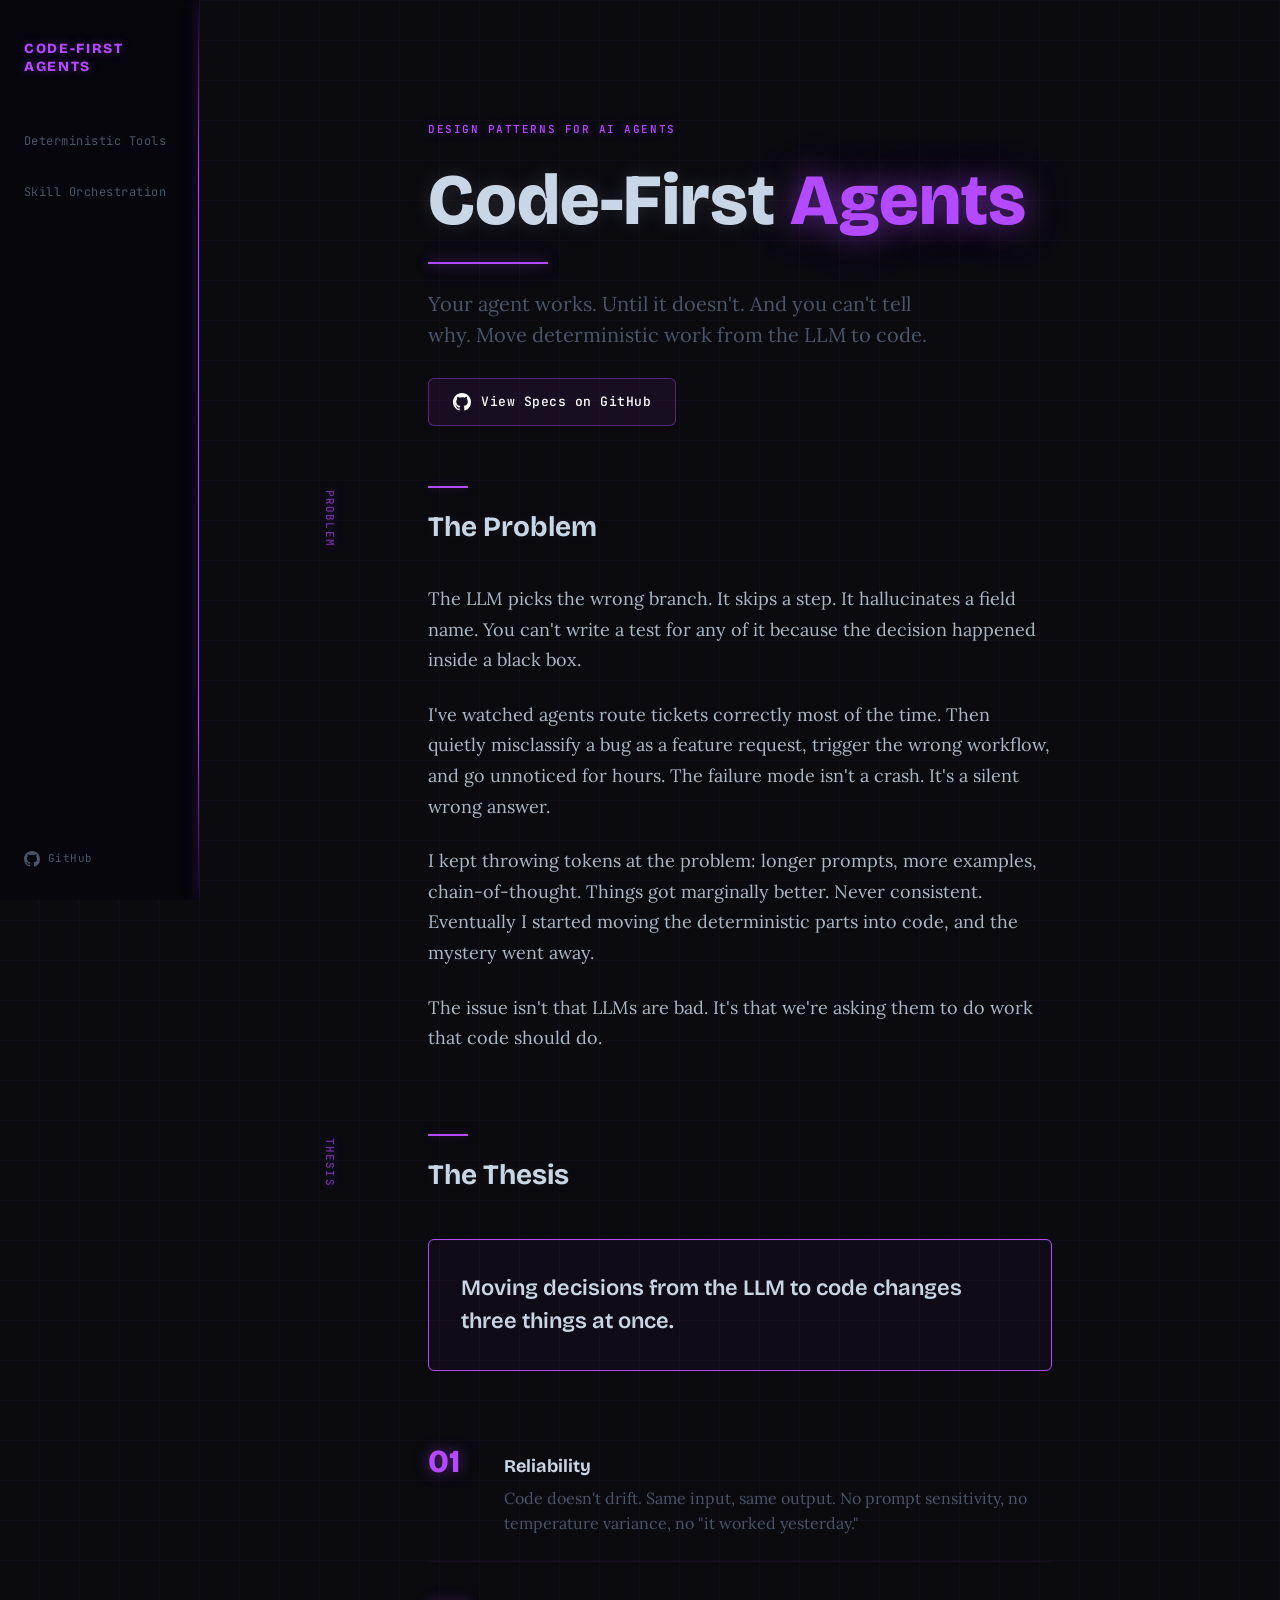
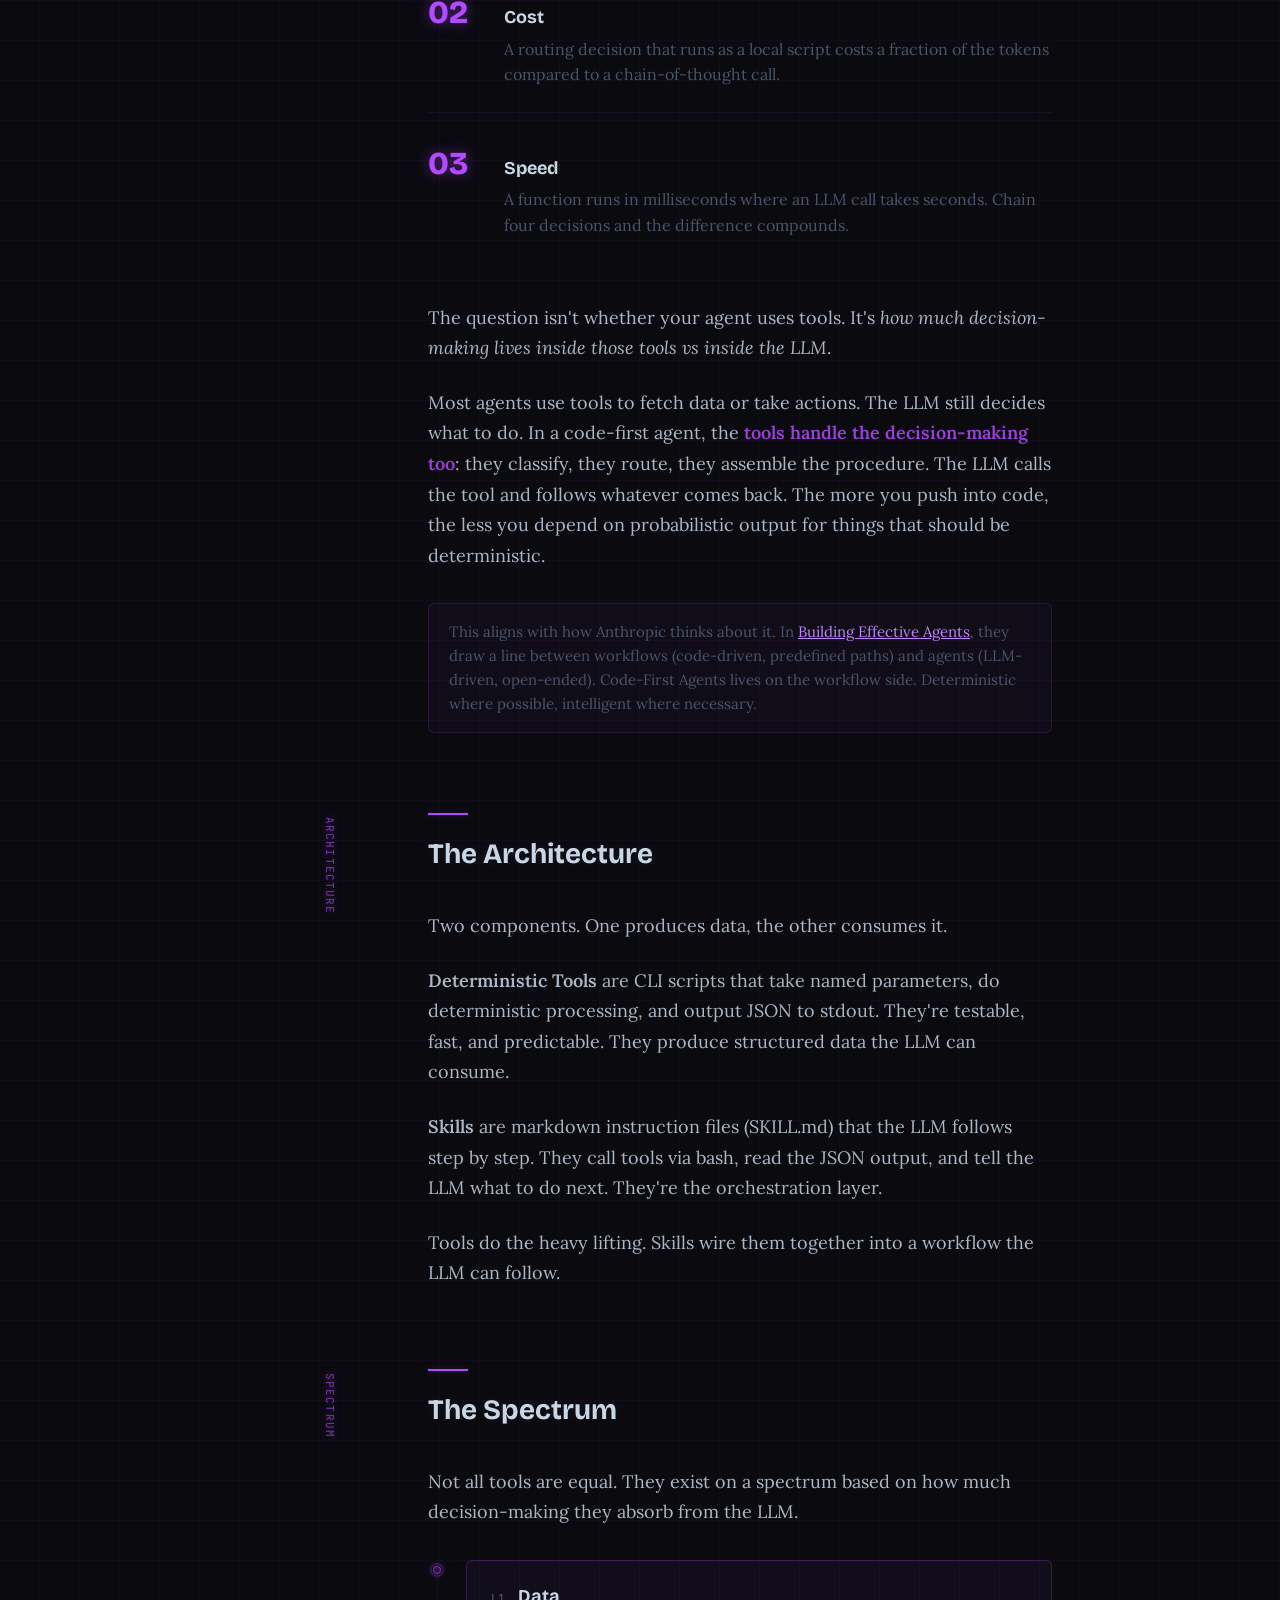
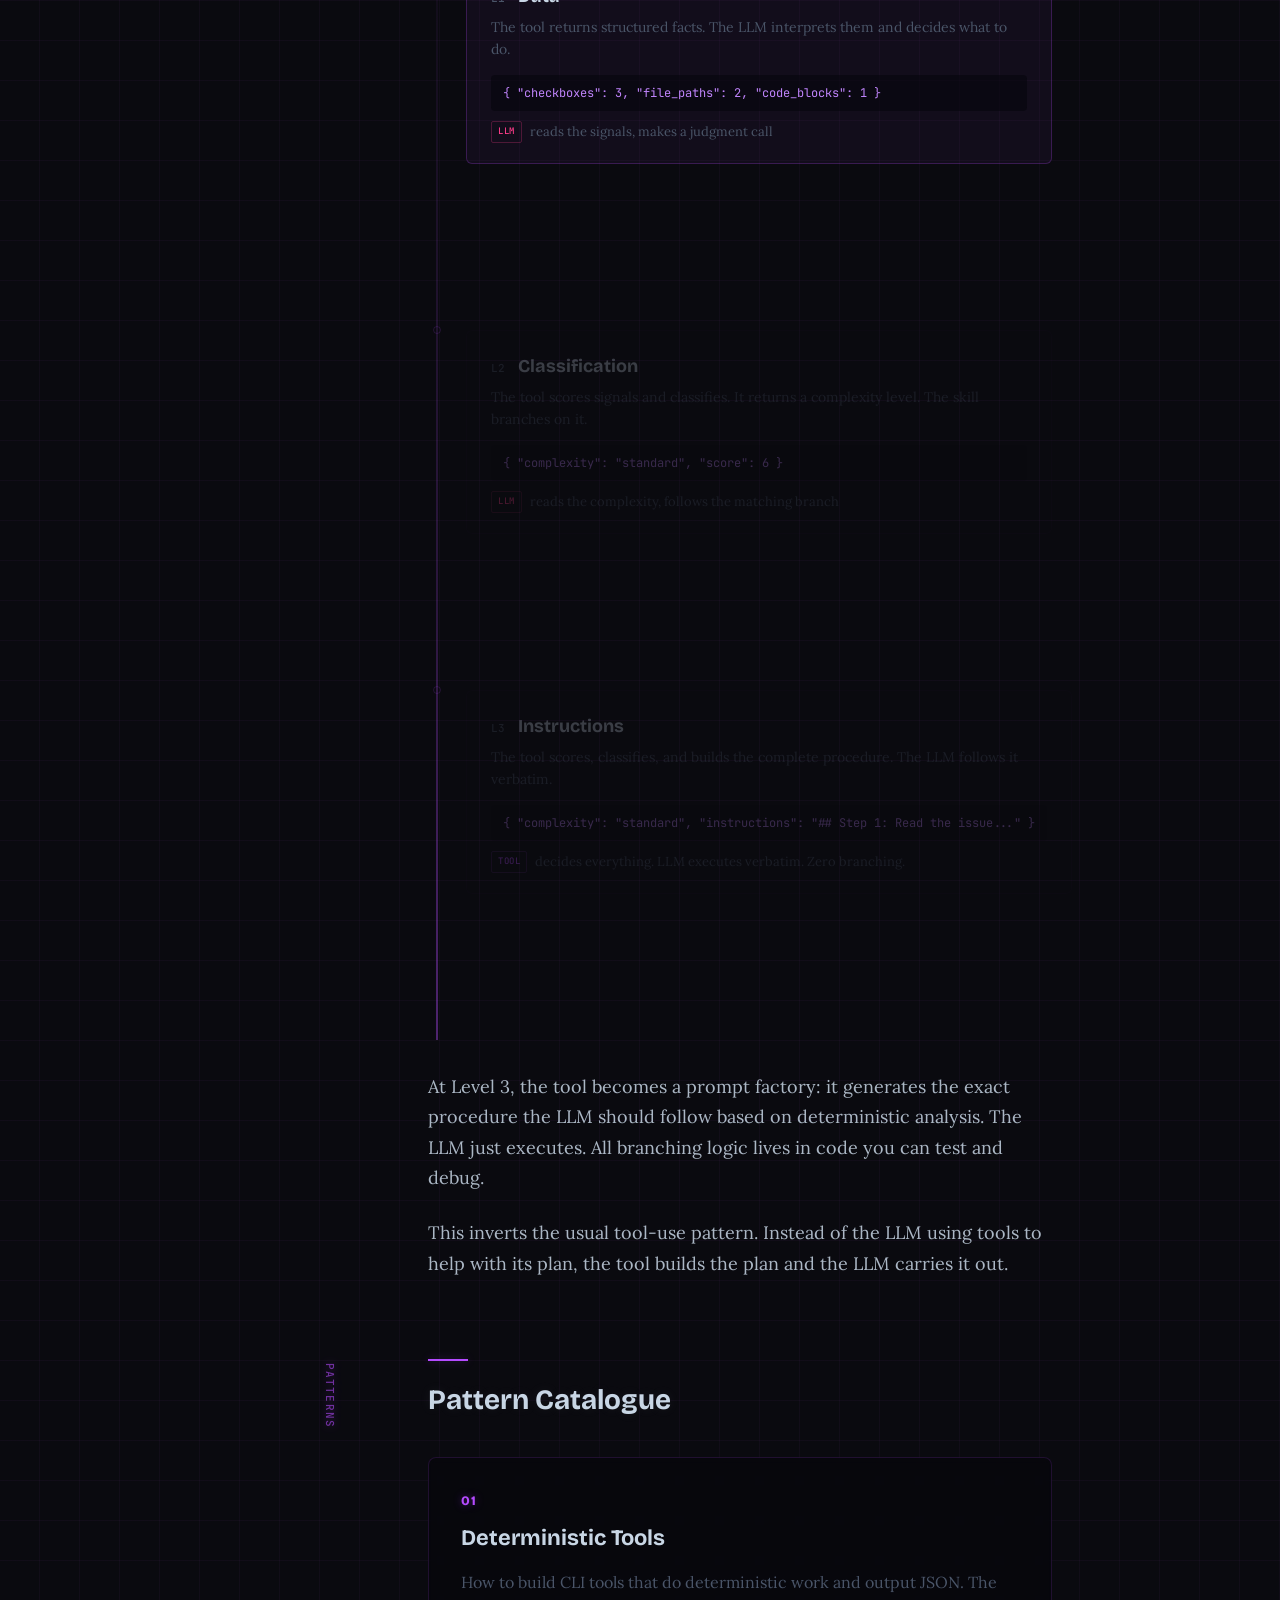
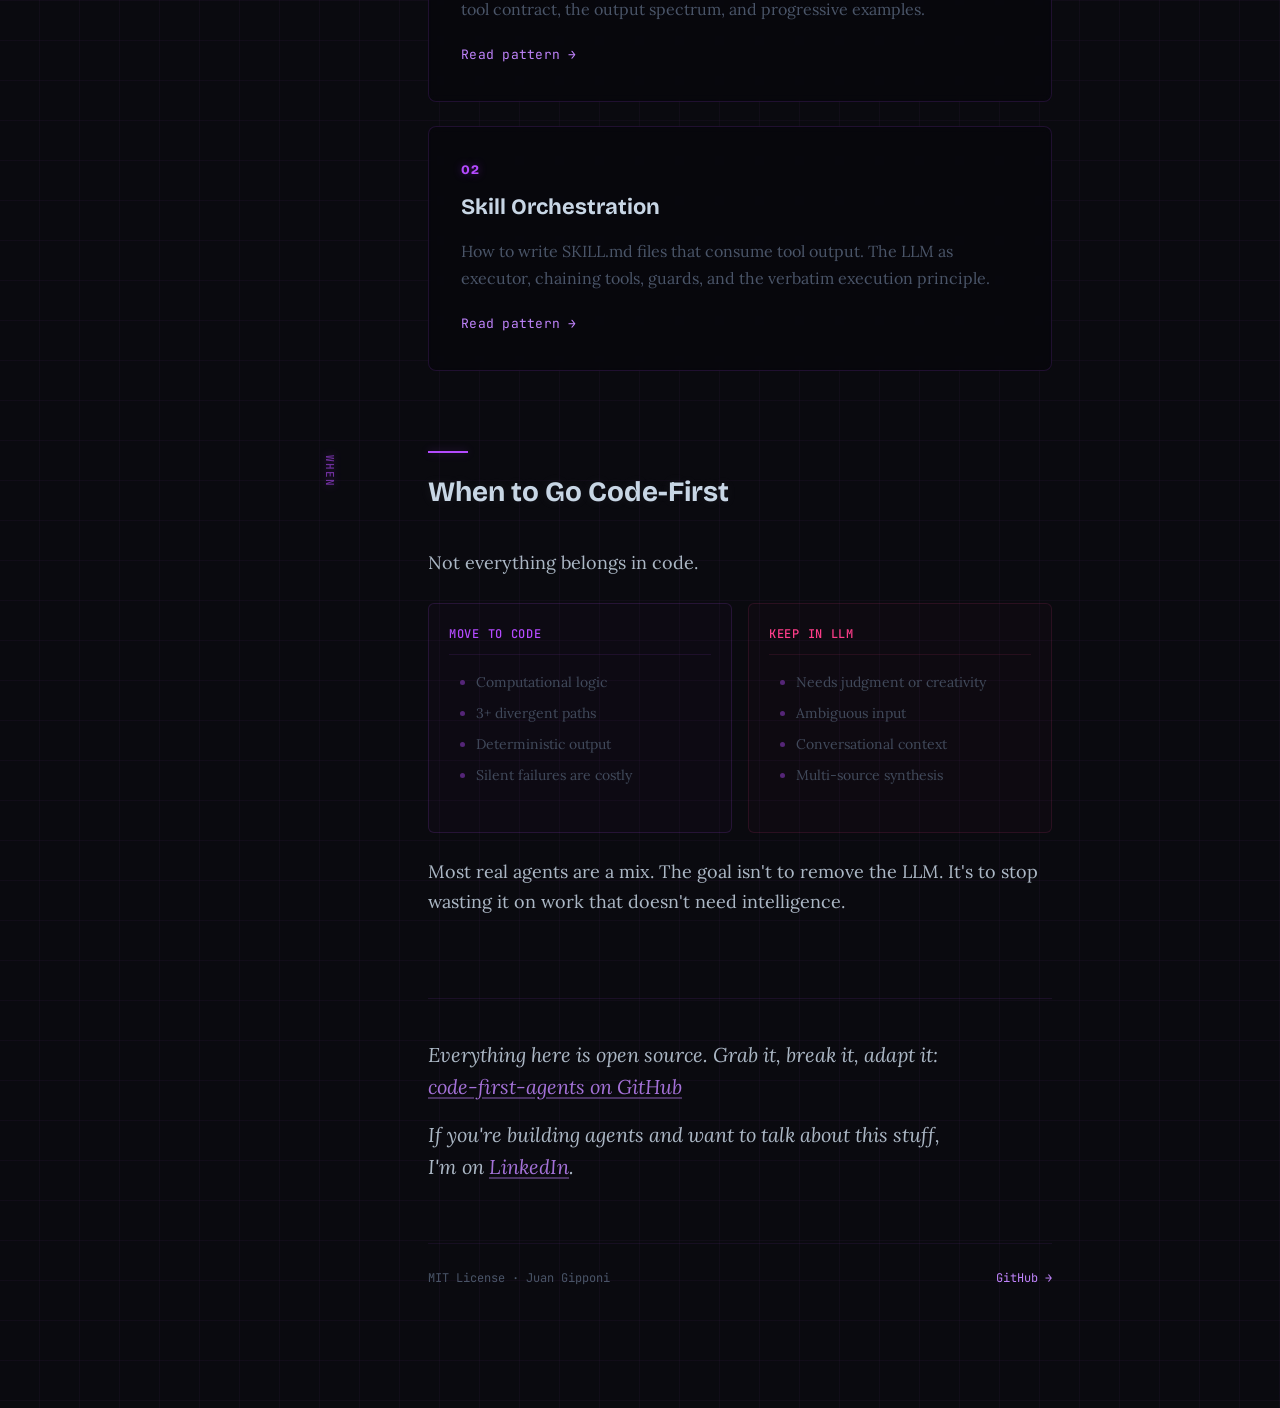
==== index.html @ de8b663d "fix: make full row clickable in mobile nav dropdown" ====
<!doctype html>
<html lang="en">
  <head>
    <meta charset="utf-8" />
    <meta name="viewport" content="width=device-width, initial-scale=1" />

    <!-- Primary -->
    <title>Code-First Agents | Design Patterns for Reliable AI Agents</title>
    <meta
      name="description"
      content="Design patterns for building reliable AI agents by moving deterministic work from the LLM to code. The LLM orchestrates. Code executes."
    />
    <meta
      name="keywords"
      content="AI agents, LLM, design patterns, deterministic tools, skill orchestration, Claude, Anthropic, agent architecture, reliable AI, code-first"
    />
    <meta name="author" content="Juan Gipponi" />
    <meta name="robots" content="index, follow" />
    <meta name="theme-color" content="#0a0a0f" />
    <link rel="canonical" href="https://code-first-agents.com/" />

    <!-- Open Graph -->
    <meta property="og:type" content="website" />
    <meta
      property="og:url"
      content="https://code-first-agents.com/"
    />
    <meta
      property="og:title"
      content="Code-First Agents | Design Patterns for Reliable AI Agents"
    />
    <meta
      property="og:description"
      content="Move deterministic work from the LLM to code. Build agents that are testable, fast, and predictable."
    />
    <meta
      property="og:image"
      content="https://code-first-agents.com/assets/og-image.png"
    />
    <meta property="og:image:width" content="1200" />
    <meta property="og:image:height" content="630" />
    <meta property="og:site_name" content="Code-First Agents" />
    <meta property="og:locale" content="en_US" />

    <!-- Twitter -->
    <meta name="twitter:card" content="summary_large_image" />
    <meta name="twitter:site" content="@beogip" />
    <meta name="twitter:creator" content="@beogip" />
    <meta
      name="twitter:url"
      content="https://code-first-agents.com/"
    />
    <meta
      name="twitter:title"
      content="Code-First Agents | Design Patterns for Reliable AI Agents"
    />
    <meta
      name="twitter:description"
      content="Move deterministic work from the LLM to code. Build agents that are testable, fast, and predictable."
    />
    <meta
      name="twitter:image"
      content="https://code-first-agents.com/assets/og-image.png"
    />

    <!-- Assets -->
    <link rel="preconnect" href="https://fonts.googleapis.com" />
    <link rel="preconnect" href="https://fonts.gstatic.com" crossorigin />
    <link
      href="https://fonts.googleapis.com/css2?family=Bricolage+Grotesque:opsz,wght@12..96,400;12..96,600;12..96,700;12..96,800&family=JetBrains+Mono:wght@400;500&family=Lora:ital,wght@0,400;0,500;0,600;0,700;1,400&display=swap"
      rel="stylesheet"
    />
    <link rel="stylesheet" href="assets/style.css?v=4" />
    <link rel="icon" type="image/svg+xml" href="assets/favicon.svg" />
    <link
      rel="icon"
      type="image/png"
      sizes="32x32"
      href="assets/favicon-32x32.png"
    />
    <link rel="apple-touch-icon" href="assets/apple-touch-icon.png" />
    <link rel="manifest" href="site.webmanifest" />
    <link
      rel="alternate"
      type="text/markdown"
      href="index.md"
      title="Markdown version for LLMs"
    />

    <!-- Schema.org -->
    <script type="application/ld+json">
      {
        "@context": "https://schema.org",
        "@type": "WebSite",
        "name": "Code-First Agents",
        "url": "https://code-first-agents.com/",
        "description": "Design patterns for building reliable AI agents by moving deterministic work from the LLM to code.",
        "inLanguage": "en",
        "author": {
          "@type": "Person",
          "name": "Juan Gipponi",
          "url": "https://www.linkedin.com/in/juan-gipponi",
          "jobTitle": "CTO",
          "knowsAbout": [
            "AI agents",
            "LLM engineering",
            "deterministic tools",
            "Claude Code"
          ],
          "sameAs": [
            "https://github.com/beogip",
            "https://www.linkedin.com/in/juan-gipponi"
          ]
        },
        "license": "https://opensource.org/licenses/MIT"
      }
    </script>
    <script type="application/ld+json">
      {
        "@context": "https://schema.org",
        "@type": "TechArticle",
        "headline": "Code-First Agents: Design Patterns for Reliable AI Agents",
        "description": "Design patterns for building reliable AI agents by moving deterministic work from the LLM to code. The LLM orchestrates. Code executes.",
        "url": "https://code-first-agents.com/",
        "datePublished": "2026-04-10",
        "dateModified": "2026-04-22",
        "inLanguage": "en",
        "author": {
          "@type": "Person",
          "name": "Juan Gipponi",
          "url": "https://www.linkedin.com/in/juan-gipponi",
          "jobTitle": "CTO",
          "knowsAbout": [
            "AI agents",
            "LLM engineering",
            "deterministic tools",
            "Claude Code"
          ]
        },
        "publisher": {
          "@type": "Organization",
          "name": "Code-First Agents",
          "url": "https://code-first-agents.com/"
        },
        "license": "https://opensource.org/licenses/MIT",
        "keywords": "AI agents, LLM, design patterns, deterministic tools, skill orchestration"
      }
    </script>
    <script type="application/ld+json">
      {
        "@context": "https://schema.org",
        "@type": "BreadcrumbList",
        "itemListElement": [
          {
            "@type": "ListItem",
            "position": 1,
            "name": "Code-First Agents",
            "item": "https://code-first-agents.com/"
          }
        ]
      }
    </script>
    <script type="application/ld+json">
      {
        "@context": "https://schema.org",
        "@type": "FAQPage",
        "mainEntity": [
          {
            "@type": "Question",
            "name": "What is a code-first agent?",
            "acceptedAnswer": {
              "@type": "Answer",
              "text": "A code-first agent moves deterministic decision-making from the LLM into code. Tools handle classification, routing, and procedure assembly. The LLM calls the tool and follows whatever comes back. The more you push into code, the less you depend on probabilistic output for things that should be deterministic."
            }
          },
          {
            "@type": "Question",
            "name": "When should you move logic from the LLM to code?",
            "acceptedAnswer": {
              "@type": "Answer",
              "text": "Move to code when the work is computational, has 3+ divergent paths, requires deterministic output, or when silent failures are costly. Keep in the LLM when it needs judgment or creativity, handles ambiguous input, requires conversational context, or involves multi-source synthesis."
            }
          },
          {
            "@type": "Question",
            "name": "What is the spectrum of deterministic tools?",
            "acceptedAnswer": {
              "@type": "Answer",
              "text": "Deterministic tools exist on a spectrum of three levels. Level 1 (Data): the tool returns structured facts, the LLM interprets. Level 2 (Classification): the tool scores and classifies, the skill branches. Level 3 (Instructions): the tool builds the complete procedure, the LLM follows it verbatim with zero branching."
            }
          }
        ]
      }
    </script>
  </head>
  <body>
    <!-- Sidebar -->
    <aside class="sidebar">
      <a href="./" class="sidebar__title">Code-First<br />Agents</a>
      <ul class="sidebar__nav">
        <li>
          <a href="patterns/deterministic-tools.html">Deterministic Tools</a>
        </li>
        <li>
          <a href="patterns/skill-orchestration.html">Skill Orchestration</a>
        </li>
      </ul>
      <div class="sidebar__actions">
        <a
          href="https://github.com/beogip/code-first-agents"
          target="_blank"
          rel="noopener"
          class="sidebar__github"
        >
          <svg viewBox="0 0 16 16" fill="currentColor" aria-hidden="true" width="16" height="16">
            <path d="M8 0C3.58 0 0 3.58 0 8c0 3.54 2.29 6.53 5.47 7.59.4.07.55-.17.55-.38 0-.19-.01-.82-.01-1.49-2.01.37-2.53-.49-2.69-.94-.09-.23-.48-.94-.82-1.13-.28-.15-.68-.52-.01-.53.63-.01 1.08.58 1.23.82.72 1.21 1.87.87 2.33.66.07-.52.28-.87.51-1.07-1.78-.2-3.64-.89-3.64-3.95 0-.87.31-1.59.82-2.15-.08-.2-.36-1.02.08-2.12 0 0 .67-.21 2.2.82.64-.18 1.32-.27 2-.27.68 0 1.36.09 2 .27 1.53-1.04 2.2-.82 2.2-.82.44 1.1.16 1.92.08 2.12.51.56.82 1.27.82 2.15 0 3.07-1.87 3.75-3.65 3.95.29.25.54.73.54 1.48 0 1.07-.01 1.93-.01 2.2 0 .21.15.46.55.38A8.013 8.013 0 0016 8c0-4.42-3.58-8-8-8z"/>
          </svg>
          <span class="sidebar__github-label">GitHub</span>
        </a>
        <button class="sidebar__burger" aria-label="Toggle menu" aria-expanded="false">
          <span></span><span></span><span></span>
        </button>
      </div>
    </aside>

    <!-- Main Content -->
    <div class="main">
      <div class="content">
        <!-- Hero -->
        <section class="hero">
          <div class="hero__label">Design Patterns for AI Agents</div>
          <h1 class="hero__title">
            <span class="hero__title-dark">Code-First </span
            ><span class="hero__title-cyan">Agents</span>
          </h1>
          <div class="hero__line"></div>
          <p class="hero__subtitle">
            Your agent works. Until it doesn't. And you can't tell why. Move
            deterministic work from the LLM to code.
          </p>
          <a
            href="https://github.com/beogip/code-first-agents"
            target="_blank"
            rel="noopener"
            class="hero__cta"
          >
            <svg class="hero__cta-icon" viewBox="0 0 16 16" fill="currentColor" aria-hidden="true" width="18" height="18">
              <path d="M8 0C3.58 0 0 3.58 0 8c0 3.54 2.29 6.53 5.47 7.59.4.07.55-.17.55-.38 0-.19-.01-.82-.01-1.49-2.01.37-2.53-.49-2.69-.94-.09-.23-.48-.94-.82-1.13-.28-.15-.68-.52-.01-.53.63-.01 1.08.58 1.23.82.72 1.21 1.87.87 2.33.66.07-.52.28-.87.51-1.07-1.78-.2-3.64-.89-3.64-3.95 0-.87.31-1.59.82-2.15-.08-.2-.36-1.02.08-2.12 0 0 .67-.21 2.2.82.64-.18 1.32-.27 2-.27.68 0 1.36.09 2 .27 1.53-1.04 2.2-.82 2.2-.82.44 1.1.16 1.92.08 2.12.51.56.82 1.27.82 2.15 0 3.07-1.87 3.75-3.65 3.95.29.25.54.73.54 1.48 0 1.07-.01 1.93-.01 2.2 0 .21.15.46.55.38A8.013 8.013 0 0016 8c0-4.42-3.58-8-8-8z"/>
            </svg>
            View Specs on GitHub
          </a>
        </section>

        <!-- The Problem -->
        <section class="section" id="problem">
          <div class="section__marker">Problem</div>
          <h2 class="section__title">The Problem</h2>
          <div class="prose">
            <p>
              The LLM picks the wrong branch. It skips a step. It hallucinates a
              field name. You can't write a test for any of it because the
              decision happened inside a black box.
            </p>
            <p>
              I've watched agents route tickets correctly most of the time. Then
              quietly misclassify a bug as a feature request, trigger the wrong
              workflow, and go unnoticed for hours. The failure mode isn't a
              crash. It's a silent wrong answer.
            </p>
            <p>
              I kept throwing tokens at the problem: longer prompts, more
              examples, chain-of-thought. Things got marginally better. Never
              consistent. Eventually I started moving the deterministic parts
              into code, and the mystery went away.
            </p>
            <p>
              The issue isn't that LLMs are bad. It's that we're asking them to
              do work that code should do.
            </p>
          </div>
        </section>

        <!-- The Thesis -->
        <section class="section" id="thesis">
          <div class="section__marker">Thesis</div>
          <h2 class="section__title">The Thesis</h2>

          <div class="emphasis">
            Moving decisions from the LLM to code changes three things at once.
          </div>

          <div class="pillars">
            <div class="pillar">
              <div class="pillar__num">01</div>
              <div class="pillar__content">
                <div class="pillar__label">Reliability</div>
                <div class="pillar__text">
                  Code doesn't drift. Same input, same output. No prompt
                  sensitivity, no temperature variance, no "it worked
                  yesterday."
                </div>
              </div>
            </div>
            <div class="pillar">
              <div class="pillar__num">02</div>
              <div class="pillar__content">
                <div class="pillar__label">Cost</div>
                <div class="pillar__text">
                  A routing decision that runs as a local script costs a
                  fraction of the tokens compared to a chain-of-thought call.
                </div>
              </div>
            </div>
            <div class="pillar">
              <div class="pillar__num">03</div>
              <div class="pillar__content">
                <div class="pillar__label">Speed</div>
                <div class="pillar__text">
                  A function runs in milliseconds where an LLM call takes
                  seconds. Chain four decisions and the difference compounds.
                </div>
              </div>
            </div>
          </div>

          <div class="prose">
            <p>
              The question isn't whether your agent uses tools. It's
              <em
                >how much decision-making lives inside those tools vs inside the
                LLM</em
              >.
            </p>
            <p>
              Most agents use tools to fetch data or take actions. The LLM still
              decides what to do. In a code-first agent, the
              <span class="highlight">tools handle the decision-making too</span
              >: they classify, they route, they assemble the procedure. The LLM
              calls the tool and follows whatever comes back. The more you push
              into code, the less you depend on probabilistic output for things
              that should be deterministic.
            </p>
          </div>

          <div class="callout">
            This aligns with how Anthropic thinks about it. In
            <a
              href="https://www.anthropic.com/research/building-effective-agents"
              target="_blank"
              rel="noopener"
              >Building Effective Agents</a
            >, they draw a line between workflows (code-driven, predefined
            paths) and agents (LLM-driven, open-ended). Code-First Agents lives
            on the workflow side. Deterministic where possible, intelligent
            where necessary.
          </div>
        </section>

        <!-- The Architecture -->
        <section class="section" id="architecture">
          <div class="section__marker">Architecture</div>
          <h2 class="section__title">The Architecture</h2>
          <div class="prose">
            <p>Two components. One produces data, the other consumes it.</p>
            <p>
              <strong>Deterministic Tools</strong> are CLI scripts that take
              named parameters, do deterministic processing, and output JSON to
              stdout. They're testable, fast, and predictable. They produce
              structured data the LLM can consume.
            </p>
            <p>
              <strong>Skills</strong> are markdown instruction files (SKILL.md)
              that the LLM follows step by step. They call tools via bash, read
              the JSON output, and tell the LLM what to do next. They're the
              orchestration layer.
            </p>
            <p>
              Tools do the heavy lifting. Skills wire them together into a
              workflow the LLM can follow.
            </p>
          </div>
        </section>

        <!-- The Spectrum -->
        <section class="section" id="spectrum">
          <div class="section__marker">Spectrum</div>
          <h2 class="section__title">The Spectrum</h2>
          <div class="prose">
            <p>
              Not all tools are equal. They exist on a spectrum based on how
              much decision-making they absorb from the LLM.
            </p>
          </div>

          <div class="spectrum">
            <div class="spectrum-dot" id="spectrumDot"></div>

            <!-- L1: Data -->
            <div class="spectrum-step" data-level="1">
              <div class="spectrum-step__center">
                <div class="spectrum-step__tick"></div>
              </div>
              <div class="spectrum-step__card">
                <div class="spectrum-step__content">
                  <div class="spectrum-step__header">
                    <span class="spectrum-step__level">L1</span>
                    <span class="spectrum-step__title">Data</span>
                  </div>
                  <div class="spectrum-step__desc">
                    The tool returns structured facts. The LLM interprets them
                    and decides what to do.
                  </div>
                  <div class="spectrum-step__json">
                    { "checkboxes": 3, "file_paths": 2, "code_blocks": 1 }
                  </div>
                  <div class="spectrum-step__role">
                    <span
                      class="spectrum-step__role-tag spectrum-step__role-tag--llm"
                      >LLM</span
                    >
                    reads the signals, makes a judgment call
                  </div>
                </div>
              </div>
            </div>

            <!-- L2: Classification -->
            <div class="spectrum-step spectrum-step--l2" data-level="2">
              <div class="spectrum-step__center">
                <div class="spectrum-step__tick"></div>
              </div>
              <div class="spectrum-step__card">
                <div class="spectrum-step__content">
                  <div class="spectrum-step__header">
                    <span class="spectrum-step__level">L2</span>
                    <span class="spectrum-step__title">Classification</span>
                  </div>
                  <div class="spectrum-step__desc">
                    The tool scores signals and classifies. It returns a
                    complexity level. The skill branches on it.
                  </div>
                  <div class="spectrum-step__json">
                    { "complexity": "standard", "score": 6 }
                  </div>
                  <div class="spectrum-step__role">
                    <span
                      class="spectrum-step__role-tag spectrum-step__role-tag--llm"
                      >LLM</span
                    >
                    reads the complexity, follows the matching branch
                  </div>
                </div>
              </div>
            </div>

            <!-- L3: Instructions -->
            <div class="spectrum-step spectrum-step--l3" data-level="3">
              <div class="spectrum-step__center">
                <div class="spectrum-step__tick"></div>
              </div>
              <div class="spectrum-step__card">
                <div class="spectrum-step__content">
                  <div class="spectrum-step__header">
                    <span class="spectrum-step__level">L3</span>
                    <span class="spectrum-step__title">Instructions</span>
                  </div>
                  <div class="spectrum-step__desc">
                    The tool scores, classifies, and builds the complete
                    procedure. The LLM follows it verbatim.
                  </div>
                  <div class="spectrum-step__json">
                    { "complexity": "standard", "instructions": "## Step 1: Read
                    the issue..." }
                  </div>
                  <div class="spectrum-step__role">
                    <span
                      class="spectrum-step__role-tag spectrum-step__role-tag--tool"
                      >TOOL</span
                    >
                    decides everything. LLM executes verbatim. Zero branching.
                  </div>
                </div>
              </div>
            </div>
          </div>

          <div class="prose" style="margin-top: 32px">
            <p>
              At Level 3, the tool becomes a prompt factory: it generates the
              exact procedure the LLM should follow based on deterministic
              analysis. The LLM just executes. All branching logic lives in code
              you can test and debug.
            </p>
            <p>
              This inverts the usual tool-use pattern. Instead of the LLM using
              tools to help with its plan, the tool builds the plan and the LLM
              carries it out.
            </p>
          </div>
        </section>

        <!-- Pattern Catalogue -->
        <section class="section" id="patterns">
          <div class="section__marker">Patterns</div>
          <h2 class="section__title">Pattern Catalogue</h2>

          <div class="cards">
            <a href="patterns/deterministic-tools.html" class="card">
              <div class="card__num">01</div>
              <div class="card__title">Deterministic Tools</div>
              <div class="card__text">
                How to build CLI tools that do deterministic work and output
                JSON. The tool contract, the output spectrum, and progressive
                examples.
              </div>
              <span class="card__link">Read pattern &rarr;</span>
            </a>
            <a href="patterns/skill-orchestration.html" class="card">
              <div class="card__num">02</div>
              <div class="card__title">Skill Orchestration</div>
              <div class="card__text">
                How to write SKILL.md files that consume tool output. The LLM as
                executor, chaining tools, guards, and the verbatim execution
                principle.
              </div>
              <span class="card__link">Read pattern &rarr;</span>
            </a>
          </div>
        </section>

        <!-- When to Go Code-First -->
        <section class="section" id="criteria">
          <div class="section__marker">When</div>
          <h2 class="section__title">When to Go Code-First</h2>

          <div class="prose">
            <p>Not everything belongs in code.</p>
          </div>

          <div class="decision-grid">
            <div class="decision-col decision-col--code">
              <div class="decision-col__header">Move to code</div>
              <ul>
                <li>Computational logic</li>
                <li>3+ divergent paths</li>
                <li>Deterministic output</li>
                <li>Silent failures are costly</li>
              </ul>
            </div>
            <div class="decision-col decision-col--llm">
              <div class="decision-col__header">Keep in LLM</div>
              <ul>
                <li>Needs judgment or creativity</li>
                <li>Ambiguous input</li>
                <li>Conversational context</li>
                <li>Multi-source synthesis</li>
              </ul>
            </div>
          </div>

          <div class="prose" style="margin-top: 24px">
            <p>
              Most real agents are a mix. The goal isn't to remove the LLM. It's
              to stop wasting it on work that doesn't need intelligence.
            </p>
          </div>
        </section>

        <!-- Closing -->
        <div class="closing">
          <p class="closing__text">
            Everything here is open source. Grab it, break it, adapt it:
            <a
              href="https://github.com/beogip/code-first-agents"
              target="_blank"
              rel="noopener"
              >code-first-agents on GitHub</a
            >
          </p>
          <p class="closing__text">
            If you're building agents and want to talk about this stuff, I'm on
            <a
              href="https://www.linkedin.com/in/juan-gipponi"
              target="_blank"
              rel="noopener"
              >LinkedIn</a
            >.
          </p>
        </div>

        <!-- Footer -->
        <footer class="footer">
          <span>MIT License &middot; Juan Gipponi</span>
          <a
            href="https://github.com/beogip/code-first-agents"
            target="_blank"
            rel="noopener"
            >GitHub &rarr;</a
          >
        </footer>
      </div>
    </div>

    <script>
      document.addEventListener("DOMContentLoaded", () => {
        const spectrum = document.querySelector(".spectrum");
        const dot = document.getElementById("spectrumDot");
        const steps = [...document.querySelectorAll(".spectrum-step")];
        const ticks = steps.map((s) => s.querySelector(".spectrum-step__tick"));
        const cards = steps.map((s) =>
          s.querySelector(".spectrum-step__content"),
        );

        function update() {
          const spectrumRect = spectrum.getBoundingClientRect();
          const viewCenter = window.innerHeight * 0.5;

          // Get tick positions relative to spectrum container
          const tickPositions = ticks.map((t) => {
            const r = t.getBoundingClientRect();
            return r.top + r.height / 2 - spectrumRect.top;
          });

          // Tick positions in screen space
          const tickScreenPositions = ticks.map((t) => {
            const r = t.getBoundingClientRect();
            return r.top + r.height / 2;
          });

          // Progress: 0 when first tick is at viewport center, 1 when last tick is
          const firstY = tickScreenPositions[0];
          const lastY = tickScreenPositions[tickScreenPositions.length - 1];
          const range = lastY - firstY;

          let progress = 0;
          if (range > 0) {
            progress = (viewCenter - firstY) / range;
            progress = Math.max(0, Math.min(1, progress));
          }

          // Dot Y: always anchored to tick positions, clamped to first tick minimum
          const dotY =
            tickPositions[0] +
            (tickPositions[tickPositions.length - 1] - tickPositions[0]) *
              progress;
          const dotSize = 14 + progress * 6;
          dot.style.top = dotY - dotSize / 2 + "px";
          dot.style.left = 9 - dotSize / 2 + "px";

          // Dot appearance: glow intensifies with progress
          const glowIntensity = 0.15 + progress * 0.85;
          const fillOpacity = progress * 0.8;
          dot.style.width = dotSize + "px";
          dot.style.height = dotSize + "px";
          dot.style.borderColor = `rgba(180, 74, 255, ${0.25 + progress * 0.75})`;
          dot.style.background = `rgba(180, 74, 255, ${fillOpacity})`;
          dot.style.boxShadow = `0 0 ${6 + progress * 18}px rgba(180, 74, 255, ${glowIntensity})`;

          // Update each card based on its proximity to the current progress
          steps.forEach((step, i) => {
            // Each step activates at: i / (steps.length - 1) of progress
            const stepThreshold = i / (steps.length - 1);
            // How activated is this card? 0 = inactive, 1 = fully active
            const activation = Math.max(
              0,
              Math.min(1, (progress - stepThreshold + 0.15) / 0.15),
            );

            const card = cards[i];
            card.style.opacity = 0.25 + activation * 0.75;
            card.style.transform = `translateY(${(1 - activation) * 10}px)`;
            card.style.borderColor = `rgba(180, 74, 255, ${0.04 + activation * 0.2})`;
            card.style.background = `rgba(180, 74, 255, ${0.01 + activation * 0.04})`;

            // Tick mark activation
            const tick = ticks[i];
            tick.style.borderColor = `rgba(180, 74, 255, ${0.15 + activation * 0.4})`;
            tick.style.background = `rgba(180, 74, 255, ${activation * 0.2})`;
          });
        }

        // Run on scroll and resize
        let ticking = false;
        function onScroll() {
          if (!ticking) {
            requestAnimationFrame(() => {
              update();
              ticking = false;
            });
            ticking = true;
          }
        }

        window.addEventListener("scroll", onScroll, { passive: true });
        window.addEventListener("resize", update);
        update();
      });
    </script>
    <script>
      document.querySelector(".sidebar__burger").addEventListener("click", function () {
        this.classList.toggle("open");
        this.setAttribute("aria-expanded", this.classList.contains("open"));
        document.querySelector(".sidebar__nav").classList.toggle("open");
      });
    </script>
    <!-- Cloudflare Web Analytics -->
    <script
      defer
      src="https://static.cloudflareinsights.com/beacon.min.js"
      data-cf-beacon='{"token": "18d81e876dd44ab782e8c7af6ce87bab"}'
    ></script>
    <!-- End Cloudflare Web Analytics -->
  </body>
</html>
---- assets/style.css ----
/* ══════════════════════════════════════
   Code-First Agents — TRON Design System
   Lora + Bricolage Grotesque + JetBrains Mono
   ══════════════════════════════════════ */
*, *::before, *::after { margin: 0; padding: 0; box-sizing: border-box; }

:root {
  --void: #0a0a0f;
  --void-deep: #06060c;
  --cyan: #b44aff;
  --violet: #8b5cf6;
  --soft-violet: #c084fc;
  --neon-pink: #ff3d8a;
  --text: #c8d6e5;
  --muted: #4a5568;
  --sidebar-w: 200px;
  --glow: 0 0 8px rgba(180, 74, 255, 0.3);
  --glow-strong: 0 0 16px rgba(180, 74, 255, 0.5), 0 0 4px rgba(180, 74, 255, 0.8);
}

html { scroll-behavior: smooth; }

body {
  font-family: 'Lora', Georgia, serif;
  font-size: 18px;
  line-height: 1.7;
  color: var(--text);
  background: var(--void);
  background-image:
    repeating-linear-gradient(0deg, transparent, transparent 39px, rgba(180, 74, 255, 0.04) 39px, rgba(180, 74, 255, 0.04) 40px),
    repeating-linear-gradient(90deg, transparent, transparent 39px, rgba(180, 74, 255, 0.04) 39px, rgba(180, 74, 255, 0.04) 40px);
  background-size: 40px 40px;
  min-height: 100vh;
}

/* ══════════════════════════════════════
   ANIMATIONS
   ══════════════════════════════════════ */
@keyframes pulse-line {
  0%, 100% { opacity: 0.4; }
  50% { opacity: 1; }
}

@keyframes glow-shift {
  0%, 100% {
    border-color: var(--cyan);
    box-shadow: 0 0 12px rgba(180, 74, 255, 0.4), inset 0 0 12px rgba(180, 74, 255, 0.05);
  }
  50% {
    border-color: var(--violet);
    box-shadow: 0 0 12px rgba(139, 92, 246, 0.4), inset 0 0 12px rgba(139, 92, 246, 0.05);
  }
}

/* ══════════════════════════════════════
   SIDEBAR
   ══════════════════════════════════════ */
.sidebar {
  position: fixed;
  top: 0;
  left: 0;
  width: var(--sidebar-w);
  height: 100vh;
  background: var(--void-deep);
  z-index: 50;
  display: flex;
  flex-direction: column;
  padding: 40px 24px 32px;
  overflow-y: auto;
  border-right: 1px solid rgba(180, 74, 255, 0.12);
}

/* Vertical glowing line on right edge */
.sidebar::after {
  content: '';
  position: absolute;
  top: 0;
  right: -1px;
  width: 2px;
  height: 100%;
  background: linear-gradient(180deg, transparent 0%, var(--cyan) 20%, var(--violet) 50%, var(--cyan) 80%, transparent 100%);
  box-shadow: 0 0 12px rgba(180, 74, 255, 0.5), 0 0 24px rgba(180, 74, 255, 0.2);
}

.sidebar__title {
  font-family: 'Bricolage Grotesque', sans-serif;
  font-weight: 800;
  font-size: 14px;
  color: var(--cyan);
  text-transform: uppercase;
  letter-spacing: 0.12em;
  margin-bottom: 48px;
  line-height: 1.3;
  text-shadow: 0 0 10px rgba(180, 74, 255, 0.4);
  text-decoration: none;
  display: block;
}

.sidebar__title:hover {
  color: #fff;
  text-shadow: 0 0 14px rgba(180, 74, 255, 0.6);
}

.sidebar__nav { list-style: none; }
.sidebar__nav li { margin-bottom: 20px; }

.sidebar__nav a {
  font-family: 'JetBrains Mono', monospace;
  font-size: 12px;
  color: var(--muted);
  text-decoration: none;
  letter-spacing: 0.04em;
  transition: color 0.3s, text-shadow 0.3s;
}

.sidebar__nav a:hover {
  color: var(--cyan);
  text-shadow: 0 0 8px rgba(180, 74, 255, 0.5);
}

.sidebar__nav a.active {
  color: var(--cyan);
  text-shadow: 0 0 10px rgba(180, 74, 255, 0.6), 0 0 20px rgba(180, 74, 255, 0.3);
}

.sidebar__actions {
  margin-top: auto;
  display: flex;
  align-items: center;
  gap: 12px;
}

.sidebar__github {
  display: flex;
  align-items: center;
  gap: 8px;
  font-family: 'JetBrains Mono', monospace;
  font-size: 11px;
  color: var(--muted);
  text-decoration: none;
  letter-spacing: 0.04em;
  transition: color 0.3s, text-shadow 0.3s;
}

.sidebar__github:hover {
  color: var(--cyan);
  text-shadow: 0 0 8px rgba(180, 74, 255, 0.5);
}

.sidebar__burger {
  display: none;
}

/* ══════════════════════════════════════
   MAIN CONTENT
   ══════════════════════════════════════ */
.main {
  margin-left: var(--sidebar-w);
  min-height: 100vh;
}

.content {
  max-width: 720px;
  margin: 0 auto;
  padding: 80px 48px 120px;
}

/* ══════════════════════════════════════
   SECTION MARKERS (bleed into sidebar)
   ══════════════════════════════════════ */
.section {
  position: relative;
  margin-bottom: 80px;
}

.section__marker {
  position: absolute;
  left: calc(-48px - 60px);
  top: 4px;
  font-family: 'JetBrains Mono', monospace;
  font-size: 11px;
  font-weight: 500;
  color: var(--cyan);
  text-transform: uppercase;
  letter-spacing: 0.1em;
  writing-mode: vertical-rl;
  text-orientation: mixed;
  opacity: 0.6;
  text-shadow: 0 0 8px rgba(180, 74, 255, 0.5);
}

/* ══════════════════════════════════════
   HERO
   ══════════════════════════════════════ */
.hero {
  margin-bottom: 60px;
  padding-top: 40px;
}

.hero__label {
  font-family: 'JetBrains Mono', monospace;
  font-size: 11px;
  font-weight: 500;
  text-transform: uppercase;
  letter-spacing: 0.14em;
  color: var(--cyan);
  margin-bottom: 24px;
  text-shadow: 0 0 8px rgba(180, 74, 255, 0.4);
}

.hero__title {
  font-family: 'Bricolage Grotesque', sans-serif;
  font-weight: 800;
  font-size: clamp(48px, 7vw, 72px);
  line-height: 1.05;
  margin-bottom: 8px;
}

.hero__title-dark {
  color: var(--text);
  text-shadow: 0 0 20px rgba(200, 214, 229, 0.15);
}

.hero__title-cyan {
  color: var(--cyan);
  text-shadow: 0 0 30px rgba(180, 74, 255, 0.5), 0 0 60px rgba(180, 74, 255, 0.2);
}

.hero__line {
  width: 120px;
  height: 2px;
  background: var(--cyan);
  margin: 24px 0;
  box-shadow: 0 0 12px rgba(180, 74, 255, 0.6), 0 0 24px rgba(180, 74, 255, 0.3);
  animation: pulse-line 3s ease-in-out infinite;
}

.hero__subtitle {
  font-size: 20px;
  line-height: 1.55;
  color: var(--muted);
  max-width: 580px;
  text-wrap: balance;
}

.hero__cta {
  display: inline-flex;
  align-items: center;
  gap: 10px;
  margin-top: 28px;
  padding: 12px 24px;
  font-family: 'JetBrains Mono', monospace;
  font-size: 13px;
  font-weight: 500;
  letter-spacing: 0.04em;
  color: #fff;
  text-decoration: none;
  border: 1px solid rgba(180, 74, 255, 0.4);
  border-radius: 6px;
  background: rgba(180, 74, 255, 0.08);
  transition: background 0.3s, border-color 0.3s, box-shadow 0.3s;
}

.hero__cta:hover {
  background: rgba(180, 74, 255, 0.16);
  border-color: var(--cyan);
  box-shadow: 0 0 16px rgba(180, 74, 255, 0.3), 0 0 4px rgba(180, 74, 255, 0.6);
}

.hero__cta-icon {
  width: 18px;
  height: 18px;
}

/* ══════════════════════════════════════
   SECTION TITLE
   ══════════════════════════════════════ */
.section__title {
  font-family: 'Bricolage Grotesque', sans-serif;
  font-weight: 700;
  font-size: 28px;
  color: var(--text);
  margin-bottom: 32px;
  text-shadow: 0 0 12px rgba(200, 214, 229, 0.08);
}

.section__title::before {
  content: '';
  display: block;
  width: 40px;
  height: 2px;
  background: var(--cyan);
  margin-bottom: 16px;
  box-shadow: var(--glow);
}

/* ══════════════════════════════════════
   SUB-HEADINGS (h3 within sections)
   ══════════════════════════════════════ */
.section h3 {
  font-family: 'Bricolage Grotesque', sans-serif;
  font-weight: 700;
  font-size: 20px;
  color: var(--text);
  margin-bottom: 16px;
  margin-top: 32px;
}

/* ══════════════════════════════════════
   PROSE
   ══════════════════════════════════════ */
.prose p {
  margin-bottom: 24px;
  opacity: 0.85;
}

.prose p:last-child { margin-bottom: 0; }

.prose ol,
.prose ul {
  margin-bottom: 24px;
  padding-left: 1.5em;
}

.prose li {
  margin-bottom: 8px;
  opacity: 0.85;
}

.prose ol li::marker {
  color: var(--cyan);
  font-family: 'JetBrains Mono', monospace;
  font-weight: 500;
}

.prose ul li::marker {
  color: rgba(180, 74, 255, 0.5);
}

/* ══════════════════════════════════════
   LINKS (prose & sections)
   ══════════════════════════════════════ */
.prose a,
.division a,
.section > p a {
  color: var(--soft-violet);
  text-decoration: none;
  transition: color 0.3s, text-shadow 0.3s;
}

.prose a:hover,
.division a:hover,
.section > p a:hover {
  color: var(--cyan);
  text-shadow: 0 0 8px rgba(180, 74, 255, 0.5);
}

/* ══════════════════════════════════════
   EMPHASIS BLOCK (animated border)
   ══════════════════════════════════════ */
.emphasis {
  border: 1.5px solid var(--cyan);
  border-radius: 6px;
  padding: 32px;
  margin: 40px 0;
  font-family: 'Bricolage Grotesque', sans-serif;
  font-weight: 600;
  font-size: 22px;
  line-height: 1.5;
  color: var(--text);
  background: rgba(180, 74, 255, 0.03);
  animation: glow-shift 4s ease-in-out infinite;
}

/* ══════════════════════════════════════
   PILLARS
   ══════════════════════════════════════ */
.pillars { margin: 40px 0; }

.pillar {
  display: flex;
  gap: 24px;
  align-items: baseline;
  padding: 24px 0;
  border-bottom: 1px solid rgba(180, 74, 255, 0.08);
}

.pillar:last-child { border-bottom: none; }

.pillar__num {
  font-family: 'Bricolage Grotesque', sans-serif;
  font-weight: 800;
  font-size: 32px;
  color: var(--cyan);
  min-width: 52px;
  text-shadow: 0 0 14px rgba(180, 74, 255, 0.5);
}

.pillar__content { flex: 1; }

.pillar__label {
  font-family: 'Bricolage Grotesque', sans-serif;
  font-weight: 700;
  font-size: 18px;
  color: var(--text);
  margin-bottom: 4px;
}

.pillar__text {
  font-size: 16px;
  color: var(--muted);
  line-height: 1.6;
}

/* ══════════════════════════════════════
   HIGHLIGHT TEXT (inline key phrases)
   ══════════════════════════════════════ */
.highlight {
  color: var(--cyan);
  font-weight: 600;
}

/* ══════════════════════════════════════
   CALLOUT (reference notes, external links)
   ══════════════════════════════════════ */
.callout {
  margin-top: 32px;
  padding: 16px 20px;
  border: 1px solid rgba(180, 74, 255, 0.15);
  border-radius: 6px;
  background: rgba(180, 74, 255, 0.04);
  font-size: 15px;
  line-height: 1.6;
  color: var(--muted);
}

.callout a {
  color: var(--soft-violet);
}

.callout a:hover {
  color: var(--cyan);
}

/* ══════════════════════════════════════
   SPECTRUM TIMELINE (scroll-activated)
   ══════════════════════════════════════ */
.spectrum {
  position: relative;
  margin: 32px 0 0;
}

/* Vertical line */
.spectrum::before {
  content: '';
  position: absolute;
  left: 9px;
  top: 0;
  bottom: 0;
  width: 1px;
  transform: translateX(-0.5px);
  background: linear-gradient(180deg,
    rgba(180, 74, 255, 0.08),
    rgba(180, 74, 255, 0.2) 20%,
    rgba(180, 74, 255, 0.4) 60%,
    rgba(180, 74, 255, 0.8));
}

.spectrum-step {
  display: grid;
  grid-template-columns: 18px 1fr;
  gap: 20px;
  align-items: start;
  padding: 0 0 24px;
  min-height: 40vh;
}

/* ── Left: dot column (holds static markers + floating dot) ── */
.spectrum-step__center {
  display: flex;
  justify-content: center;
  padding-top: 6px;
  z-index: 1;
}

/* Static tick marks on the line (small, subtle) */
.spectrum-step__tick {
  width: 8px;
  height: 8px;
  border-radius: 50%;
  border: 1px solid rgba(180, 74, 255, 0.2);
  background: var(--void);
  transition: border-color 0.6s;
}

.spectrum-step.is-active .spectrum-step__tick {
  border-color: rgba(180, 74, 255, 0.5);
}

/* Floating dot (single, moves with scroll via JS) */
.spectrum-dot {
  position: absolute;
  left: 0;
  top: 30px;
  width: 16px;
  height: 16px;
  border-radius: 50%;
  border: 2px solid rgba(180, 74, 255, 0.3);
  background: rgba(180, 74, 255, 0.1);
  box-shadow: 0 0 8px rgba(180, 74, 255, 0.2);
  z-index: 2;
  /* No CSS transitions: JS sets values directly per frame */
}

/* ── Right: unified card ── */
.spectrum-step__card {
  padding: 0;
}

.spectrum-step__content {
  border: 1px solid rgba(180, 74, 255, 0.06);
  border-radius: 6px;
  padding: 20px 24px;
  background: rgba(180, 74, 255, 0.015);
  opacity: 0.25;
}

/* Card header: level + title inline */
.spectrum-step__header {
  display: flex;
  align-items: baseline;
  gap: 12px;
  margin-bottom: 6px;
}

.spectrum-step__level {
  font-family: 'JetBrains Mono', monospace;
  font-size: 11px;
  font-weight: 500;
  color: var(--muted);
  letter-spacing: 0.04em;
  transition: color 0.6s, text-shadow 0.6s;
}

.spectrum-step__title {
  font-family: 'Bricolage Grotesque', sans-serif;
  font-weight: 700;
  font-size: 18px;
  color: var(--text);
  transition: color 0.6s;
}

/* Description inside card */
.spectrum-step__desc {
  font-size: 14px;
  color: var(--muted);
  margin-bottom: 14px;
  line-height: 1.55;
  transition: color 0.6s;
}

/* JSON block */
.spectrum-step__json {
  font-family: 'JetBrains Mono', monospace;
  font-size: 12px;
  color: var(--soft-violet);
  margin-bottom: 10px;
  padding: 8px 12px;
  background: rgba(6, 6, 12, 0.6);
  border-radius: 4px;
  overflow-x: auto;
  white-space: nowrap;
}

/* Role tag */
.spectrum-step__role {
  font-size: 13px;
  color: var(--muted);
  display: flex;
  align-items: center;
  gap: 8px;
}

.spectrum-step__role-tag {
  font-family: 'JetBrains Mono', monospace;
  font-size: 9px;
  font-weight: 500;
  text-transform: uppercase;
  letter-spacing: 0.06em;
  padding: 2px 6px;
  border-radius: 2px;
  flex-shrink: 0;
}

.spectrum-step__role-tag--tool {
  color: var(--cyan);
  border: 1px solid rgba(180, 74, 255, 0.25);
}

.spectrum-step__role-tag--llm {
  color: var(--neon-pink);
  border: 1px solid rgba(255, 61, 138, 0.25);
}

/* Decision grid (two columns: code vs LLM) */
.decision-grid {
  display: grid;
  grid-template-columns: 1fr 1fr;
  gap: 16px;
  margin: 24px 0;
}

.decision-col {
  border: 1px solid rgba(180, 74, 255, 0.1);
  border-radius: 6px;
  padding: 20px;
  background: rgba(180, 74, 255, 0.02);
}

.decision-col__header {
  font-family: 'JetBrains Mono', monospace;
  font-size: 12px;
  font-weight: 500;
  text-transform: uppercase;
  letter-spacing: 0.06em;
  margin-bottom: 14px;
  padding-bottom: 10px;
  border-bottom: 1px solid rgba(180, 74, 255, 0.1);
}

.decision-col--code {
  border-color: rgba(180, 74, 255, 0.15);
}

.decision-col--code .decision-col__header {
  color: var(--cyan);
}

.decision-col--code li::marker {
  color: var(--cyan);
}

.decision-col--llm {
  border-color: rgba(255, 61, 138, 0.12);
  background: rgba(255, 61, 138, 0.02);
}

.decision-col--llm .decision-col__header {
  color: var(--neon-pink);
  border-bottom-color: rgba(255, 61, 138, 0.1);
}

.decision-col--llm li::marker {
  color: var(--neon-pink);
}

.decision-col ul {
  padding-left: 1.2em;
  margin: 0;
}

.decision-col li {
  font-size: 14px;
  color: var(--muted);
  margin-bottom: 10px;
  line-height: 1.5;
}

.decision-col li:last-child {
  margin-bottom: 0;
}

@media (max-width: 768px) {
  .decision-grid {
    grid-template-columns: 1fr;
  }
}

/* Active states controlled by JS inline styles */


/* ── Mobile ── */
@media (max-width: 768px) {
  .spectrum::before { left: 7px; }
  .spectrum-step {
    grid-template-columns: 16px 1fr;
    gap: 14px;
    min-height: 30vh;
  }
  .spectrum-step__dot { width: 12px; height: 12px; }
  .spectrum-step__content { padding: 16px; }
  .spectrum-step__json { font-size: 11px; }
}

/* ══════════════════════════════════════
   PATTERN CARDS
   ══════════════════════════════════════ */
.cards {
  display: flex;
  flex-direction: column;
  gap: 24px;
  margin-top: 32px;
}

a.card, .card {
  display: block;
  text-decoration: none;
  color: inherit;
  cursor: pointer;
  border: 1px solid rgba(180, 74, 255, 0.15);
  border-radius: 8px;
  padding: 32px;
  background: rgba(6, 6, 12, 0.7);
  backdrop-filter: blur(4px);
  transition: border-color 0.3s ease, box-shadow 0.3s ease;
  position: relative;
  overflow: hidden;
}

.card::before {
  content: '';
  position: absolute;
  top: 0;
  left: 0;
  width: 100%;
  height: 1px;
  background: linear-gradient(90deg, transparent, var(--cyan), transparent);
  opacity: 0;
  transition: opacity 0.3s ease;
}

.card::after {
  content: '';
  position: absolute;
  bottom: 0;
  left: 0;
  width: 100%;
  height: 1px;
  background: linear-gradient(90deg, transparent, var(--violet), transparent);
  opacity: 0;
  transition: opacity 0.3s ease;
}

.card:hover {
  border-color: var(--cyan);
  box-shadow: var(--glow-strong), inset 0 0 30px rgba(180, 74, 255, 0.02);
}

.card:hover::before,
.card:hover::after { opacity: 1; }

.card__num {
  font-family: 'Bricolage Grotesque', sans-serif;
  font-weight: 800;
  font-size: 13px;
  color: var(--cyan);
  letter-spacing: 0.06em;
  margin-bottom: 8px;
  text-shadow: 0 0 8px rgba(180, 74, 255, 0.4);
}

.card__title {
  font-family: 'Bricolage Grotesque', sans-serif;
  font-weight: 700;
  font-size: 22px;
  color: var(--text);
  margin-bottom: 12px;
}

.card__title a {
  color: var(--text);
  text-decoration: none;
  transition: color 0.3s, text-shadow 0.3s;
}

.card__title a:hover {
  color: var(--cyan);
  text-shadow: 0 0 12px rgba(180, 74, 255, 0.4);
}

.card__text {
  font-size: 16px;
  color: var(--muted);
  line-height: 1.65;
  margin-bottom: 16px;
}

.card__link {
  font-family: 'JetBrains Mono', monospace;
  font-size: 13px;
  color: var(--soft-violet);
  text-decoration: none;
  letter-spacing: 0.02em;
  transition: color 0.3s, text-shadow 0.3s;
}

.card__link:hover {
  color: var(--cyan);
  text-shadow: 0 0 8px rgba(180, 74, 255, 0.5);
}

/* ══════════════════════════════════════
   CRITERIA LIST
   ══════════════════════════════════════ */
.criteria {
  list-style: none;
  margin-top: 24px;
}

.criteria li {
  display: flex;
  justify-content: space-between;
  align-items: center;
  padding: 16px 0;
  border-bottom: 1px solid rgba(180, 74, 255, 0.08);
  font-size: 16px;
}

.criteria li:last-child { border-bottom: none; }

.criteria__input {
  color: var(--text);
  flex: 1;
}

.criteria__arrow {
  color: var(--muted);
  margin: 0 16px;
  font-family: 'JetBrains Mono', monospace;
  font-size: 14px;
}

.criteria__output {
  font-family: 'JetBrains Mono', monospace;
  font-size: 13px;
  font-weight: 500;
  color: var(--cyan);
  text-shadow: 0 0 6px rgba(180, 74, 255, 0.3);
  text-align: right;
  white-space: nowrap;
}

.criteria__output--llm {
  color: var(--violet);
  text-shadow: 0 0 6px rgba(139, 92, 246, 0.3);
}

/* ══════════════════════════════════════
   CODE BLOCK
   ══════════════════════════════════════ */
.code-block {
  background: var(--void-deep);
  border: 1px solid rgba(180, 74, 255, 0.15);
  border-radius: 8px;
  padding: 28px 32px;
  margin: 32px 0;
  overflow-x: auto;
  box-shadow: var(--glow), inset 0 0 40px rgba(0, 0, 0, 0.5);
}

.code-block code {
  font-family: 'JetBrains Mono', monospace;
  font-size: 13px;
  line-height: 1.7;
  color: var(--text);
  white-space: pre;
  background: none;
  border: none;
  border-radius: 0;
  padding: 0;
}

.code-block .kw { color: var(--cyan); }
.code-block .str { color: var(--soft-violet); }
.code-block .num { color: #f59e0b; }
.code-block .comment { color: var(--muted); font-style: italic; }
.code-block .type { color: var(--violet); }
.code-block .fn { color: #34d399; }
.code-block .prop { color: #e2e8f0; }

/* ══════════════════════════════════════
   INLINE CODE
   ══════════════════════════════════════ */
code {
  font-family: 'JetBrains Mono', monospace;
  font-size: 0.82em;
  background: rgba(180, 74, 255, 0.1);
  color: var(--cyan);
  padding: 0.15em 0.45em;
  border-radius: 3px;
  border: 1px solid rgba(180, 74, 255, 0.2);
}

/* ══════════════════════════════════════
   TABLES
   ══════════════════════════════════════ */
table {
  width: 100%;
  border-collapse: collapse;
  margin: 1.75rem 0;
  font-size: 15px;
}

th, td {
  text-align: left;
  padding: 12px 16px;
  border-bottom: 1px solid rgba(180, 74, 255, 0.1);
}

th {
  font-family: 'JetBrains Mono', monospace;
  font-weight: 500;
  font-size: 12px;
  text-transform: uppercase;
  letter-spacing: 0.08em;
  color: var(--cyan);
  border-bottom: 2px solid rgba(180, 74, 255, 0.2);
}

td {
  color: var(--text);
  opacity: 0.85;
}

td:first-child {
  width: 2rem;
  text-align: center;
  font-size: 1rem;
}

tr:last-child td {
  border-bottom: none;
}

/* ══════════════════════════════════════
   LISTS (ol & ul within sections)
   ══════════════════════════════════════ */
.section ol,
.section ul:not(.criteria) {
  margin: 16px 0 24px;
  padding-left: 1.5em;
  color: var(--text);
  opacity: 0.85;
}

.section ol li,
.section ul:not(.criteria) li {
  margin-bottom: 8px;
  line-height: 1.65;
}

.section ol { list-style-type: decimal; }
.section ul:not(.criteria) { list-style-type: disc; }

.section ol li::marker {
  color: var(--cyan);
  font-family: 'JetBrains Mono', monospace;
  font-weight: 500;
}

.section ul:not(.criteria) li::marker {
  color: rgba(180, 74, 255, 0.5);
}

/* ══════════════════════════════════════
   DIAGRAM (SVG containers)
   ══════════════════════════════════════ */
.diagram {
  margin: 2rem 0;
  display: flex;
  justify-content: center;
}

.diagram svg {
  width: 100%;
  max-width: 620px;
  height: auto;
}

/* ══════════════════════════════════════
   STRONG / EM
   ══════════════════════════════════════ */
strong {
  color: var(--text);
  font-weight: 600;
}

em {
  font-style: italic;
}

/* ══════════════════════════════════════
   CLOSING & FOOTER
   ══════════════════════════════════════ */
.closing {
  margin-top: 80px;
  padding-top: 40px;
  border-top: 1px solid rgba(180, 74, 255, 0.1);
}

.closing__text {
  font-size: 20px;
  font-style: italic;
  line-height: 1.6;
  max-width: 520px;
  opacity: 0.85;
  margin-bottom: 16px;
}

.closing__text a {
  color: var(--soft-violet);
  text-decoration: underline;
  text-decoration-color: rgba(192, 132, 252, 0.4);
  text-underline-offset: 3px;
  transition: color 0.2s, text-shadow 0.2s;
}

.closing__text a:hover {
  color: var(--cyan);
  text-shadow: 0 0 8px rgba(180, 74, 255, 0.4);
  text-decoration-color: var(--cyan);
}

.footer {
  margin-top: 60px;
  padding-top: 24px;
  border-top: 1px solid rgba(180, 74, 255, 0.08);
  font-family: 'JetBrains Mono', monospace;
  font-size: 12px;
  color: var(--muted);
  display: flex;
  justify-content: space-between;
  align-items: center;
}

.footer a {
  color: var(--soft-violet);
  text-decoration: none;
  transition: color 0.3s, text-shadow 0.3s;
}

.footer a:hover {
  color: var(--cyan);
  text-shadow: 0 0 8px rgba(180, 74, 255, 0.5);
}

/* ══════════════════════════════════════
   FLOW DIAGRAMS (HTML+CSS only)
   ══════════════════════════════════════ */
.flow-diagram {
  display: flex;
  align-items: center;
  gap: 0;
  margin: 2rem 0;
  flex-wrap: nowrap;
  justify-content: center;
  padding: 16px 0;
}

.flow-node {
  font-family: 'JetBrains Mono', monospace;
  font-size: 11px;
  padding: 8px 12px;
  border-radius: 6px;
  text-align: center;
  white-space: nowrap;
}

.flow-node--tool {
  border: 1px solid #b44aff;
  background: rgba(180, 74, 255, 0.08);
  box-shadow: 0 0 8px rgba(180, 74, 255, 0.3);
  color: #b44aff;
}

.flow-node--llm {
  border: 1px solid #ff3d8a;
  background: rgba(255, 61, 138, 0.08);
  box-shadow: 0 0 8px rgba(255, 61, 138, 0.3);
  color: #c8d6e5;
}

.flow-node--output {
  border: 1px dashed #b44aff;
  background: rgba(10, 10, 15, 0.5);
  color: #c8d6e5;
}

.flow-node--neutral {
  border: 1px solid #4a5568;
  background: rgba(10, 10, 15, 0.5);
  color: #c8d6e5;
}

.flow-node--sm {
  font-size: 11px;
  padding: 6px 12px;
}

.flow-label {
  font-size: 9px;
  font-weight: 500;
  text-transform: uppercase;
  letter-spacing: 0.1em;
  margin-bottom: 4px;
  color: #4a5568;
}

.flow-node--tool .flow-label { color: #4a5568; }
.flow-node--llm .flow-label { color: #ff3d8a; }

.flow-arrow {
  font-family: 'JetBrains Mono', monospace;
  font-size: 12px;
  color: #b44aff;
  padding: 0 5px;
  white-space: nowrap;
  user-select: none;
}

.flow-arrow--pink {
  color: #ff3d8a;
}

.flow-branch {
  display: flex;
  flex-direction: column;
  gap: 6px;
}

.flow-branch__row {
  display: flex;
  align-items: center;
  gap: 8px;
}

.flow-route {
  font-family: 'JetBrains Mono', monospace;
  font-size: 10px;
  color: #4a5568;
  min-width: 68px;
  text-align: right;
}

.flow-arrow-sm {
  font-family: 'JetBrains Mono', monospace;
  font-size: 12px;
  color: #b44aff;
  user-select: none;
}

.flow-annotation {
  font-family: 'JetBrains Mono', monospace;
  font-size: 11px;
  color: #b44aff;
  text-align: center;
  margin-top: 12px;
  padding-top: 10px;
  border-top: 1px dashed rgba(180, 74, 255, 0.3);
}

.flow-annotation--pink {
  color: #ff3d8a;
  border-top-color: rgba(255, 61, 138, 0.3);
}

.flow-annotation--split {
  display: flex;
  justify-content: center;
  gap: 48px;
  border-top: none;
  padding-top: 0;
}

.flow-annotation--split span {
  font-family: 'JetBrains Mono', monospace;
  font-size: 11px;
  padding-top: 10px;
  border-top: 1px dashed rgba(180, 74, 255, 0.3);
}

.flow-annotation--split span:last-child {
  color: #ff3d8a;
  border-top-color: rgba(255, 61, 138, 0.3);
}

/* ══════════════════════════════════════
   RESPONSIVE
   ══════════════════════════════════════ */
@media (max-width: 768px) {
  .sidebar {
    position: relative;
    width: 100%;
    height: auto;
    flex-direction: row;
    flex-wrap: wrap;
    align-items: center;
    padding: 16px 20px;
    gap: 0;
    border-right: none;
    border-bottom: 1px solid rgba(180, 74, 255, 0.15);
  }

  .sidebar::after {
    width: 100%;
    height: 2px;
    top: auto;
    bottom: -1px;
    right: auto;
    left: 0;
    background: linear-gradient(90deg, transparent, var(--cyan), var(--violet), var(--cyan), transparent);
  }

  .sidebar__title {
    margin-bottom: 0;
    font-size: 12px;
    white-space: nowrap;
  }

  .sidebar__title {
    order: 1;
  }

  .sidebar__actions {
    order: 2;
    margin-top: 0;
    margin-left: auto;
  }

  .sidebar__github-label {
    display: none;
  }

  .sidebar__nav {
    order: 3;
    display: none;
    flex-basis: 100%;
    flex-direction: column;
    gap: 0;
    padding-top: 16px;
  }

  .sidebar__nav.open {
    display: flex;
  }

  .sidebar__nav li {
    margin-bottom: 0;
    padding: 0;
    border-top: 1px solid rgba(180, 74, 255, 0.08);
  }

  .sidebar__nav a {
    display: block;
    padding: 12px 0;
  }

  .sidebar__burger {
    display: flex;
    flex-direction: column;
    justify-content: center;
    gap: 4px;
    width: 28px;
    height: 28px;
    padding: 4px;
    background: none;
    border: 1px solid rgba(180, 74, 255, 0.25);
    border-radius: 4px;
    cursor: pointer;
    transition: border-color 0.3s;
  }

  .sidebar__burger:hover {
    border-color: var(--cyan);
  }

  .sidebar__burger span {
    display: block;
    width: 100%;
    height: 2px;
    background: var(--muted);
    border-radius: 1px;
    transition: transform 0.3s, opacity 0.3s, background 0.3s;
  }

  .sidebar__burger:hover span {
    background: var(--cyan);
  }

  .sidebar__burger.open span:nth-child(1) {
    transform: translateY(6px) rotate(45deg);
  }

  .sidebar__burger.open span:nth-child(2) {
    opacity: 0;
  }

  .sidebar__burger.open span:nth-child(3) {
    transform: translateY(-6px) rotate(-45deg);
  }

  .main { margin-left: 0; }
  .content { padding: 40px 20px 80px; }
  .section__marker { display: none; }
  .hero__title { font-size: 40px; }
  .emphasis { padding: 24px; font-size: 19px; }
  .card { padding: 24px; }

  .criteria li {
    flex-wrap: wrap;
    gap: 4px;
  }

  .criteria__arrow { margin: 0 8px; }
  .criteria__output { text-align: left; }

  .footer {
    flex-direction: column;
    gap: 8px;
    text-align: center;
  }

  .diagram svg {
    max-width: 100%;
  }

  .code-block {
    padding: 20px 16px;
  }

  .code-block code {
    font-size: 12px;
  }

  table {
    font-size: 14px;
  }

  th, td {
    padding: 8px 12px;
  }
}
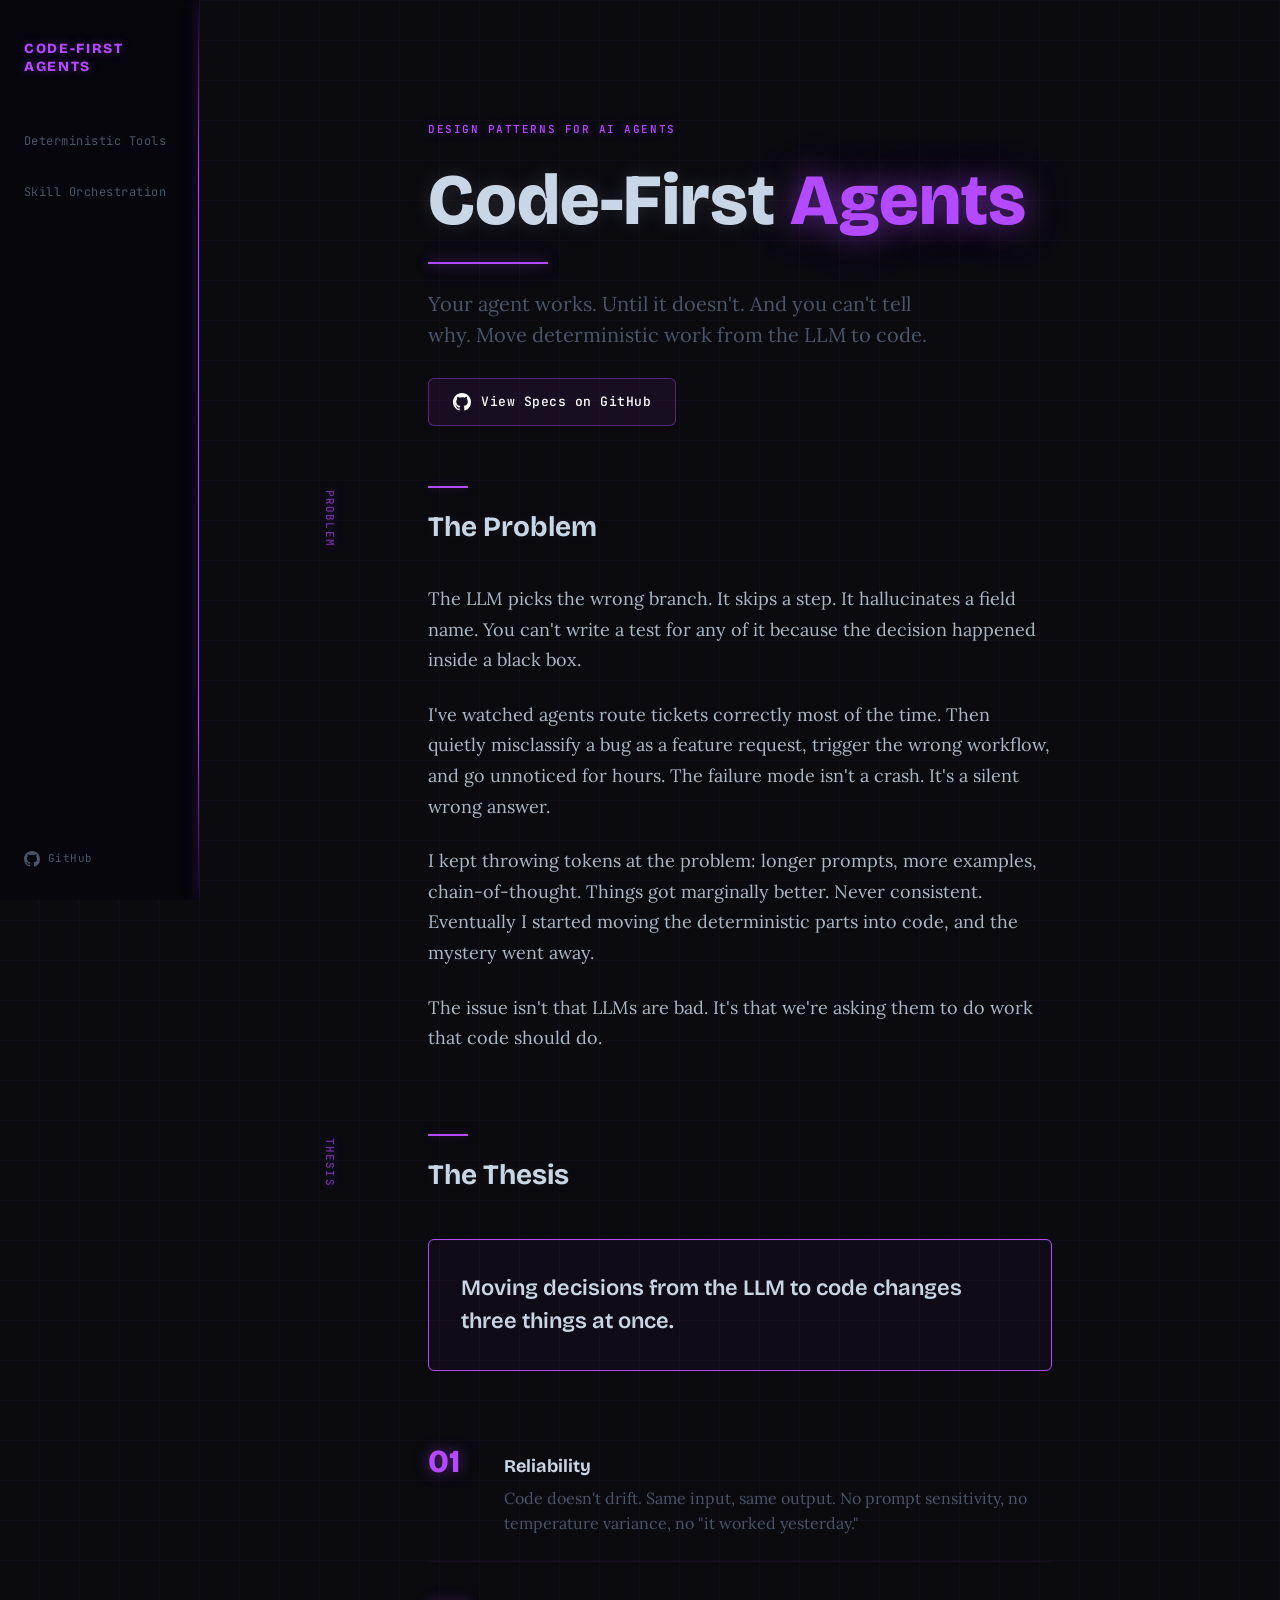
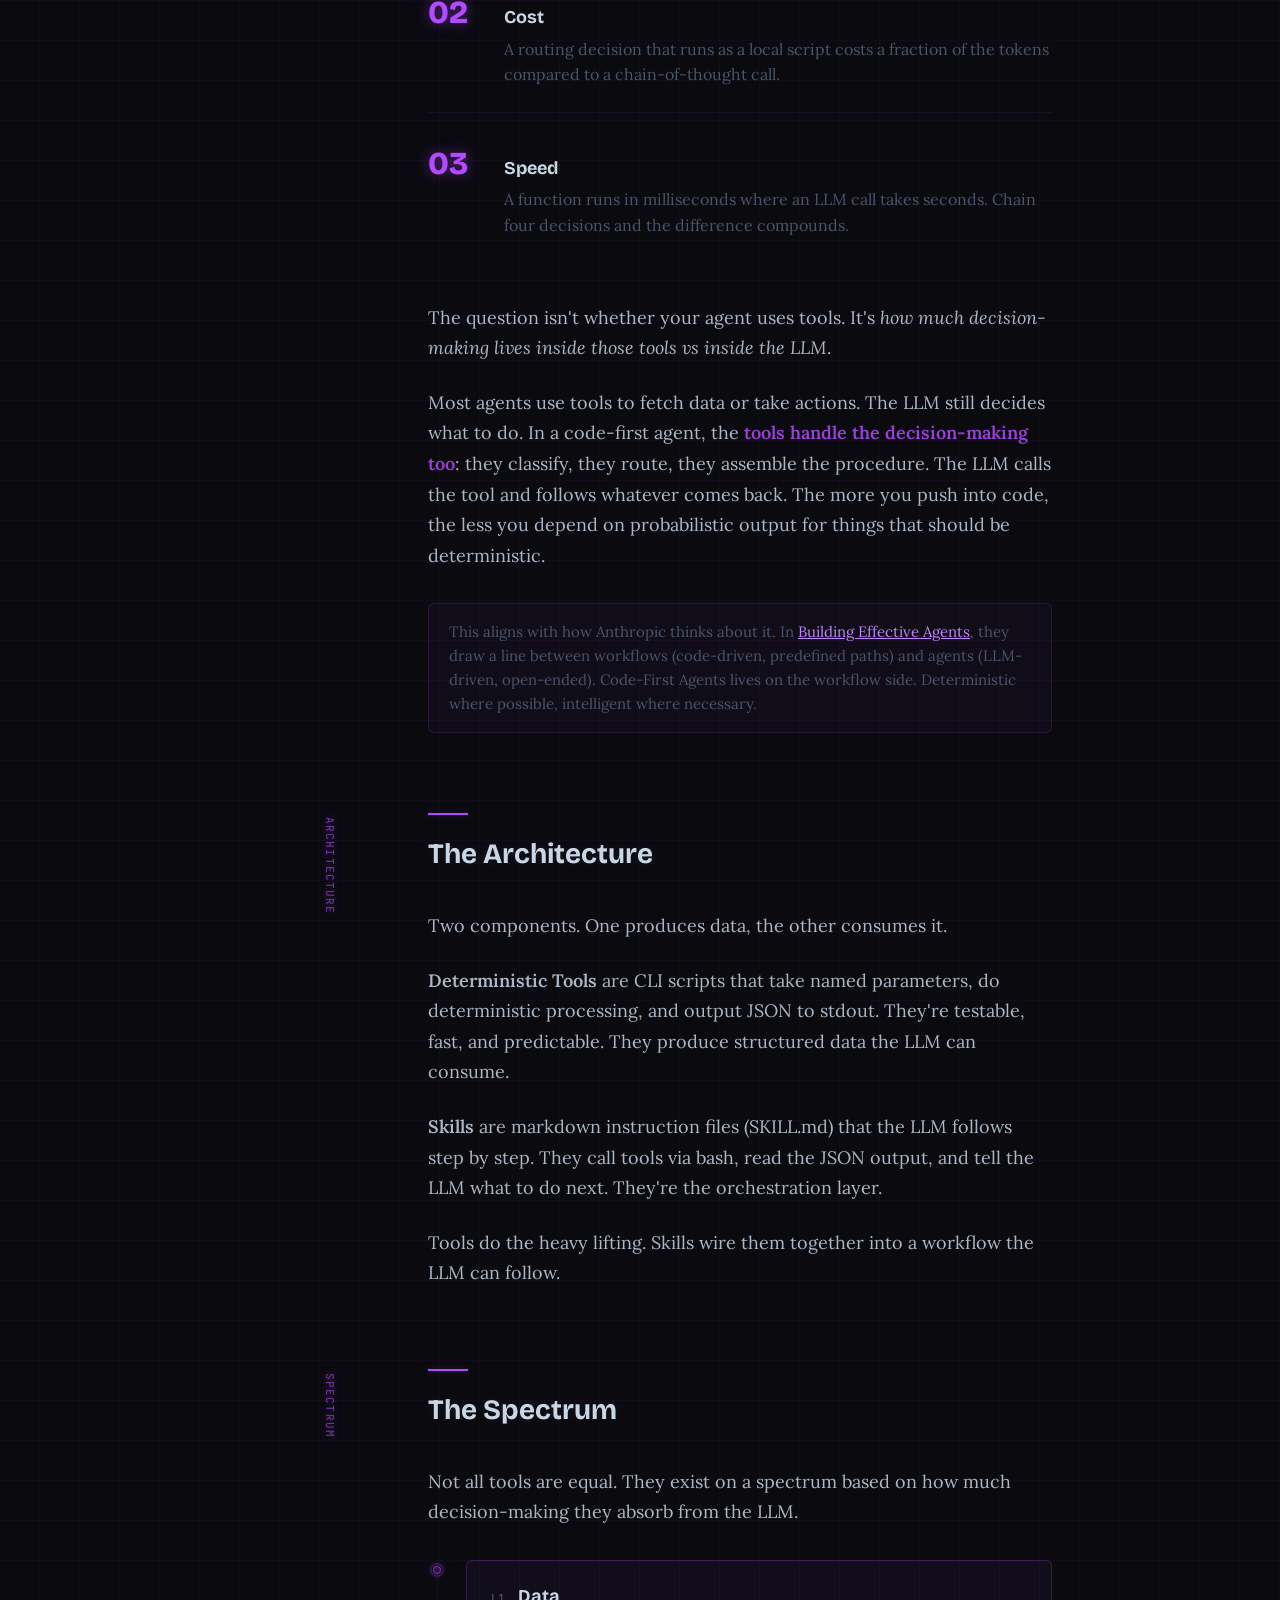
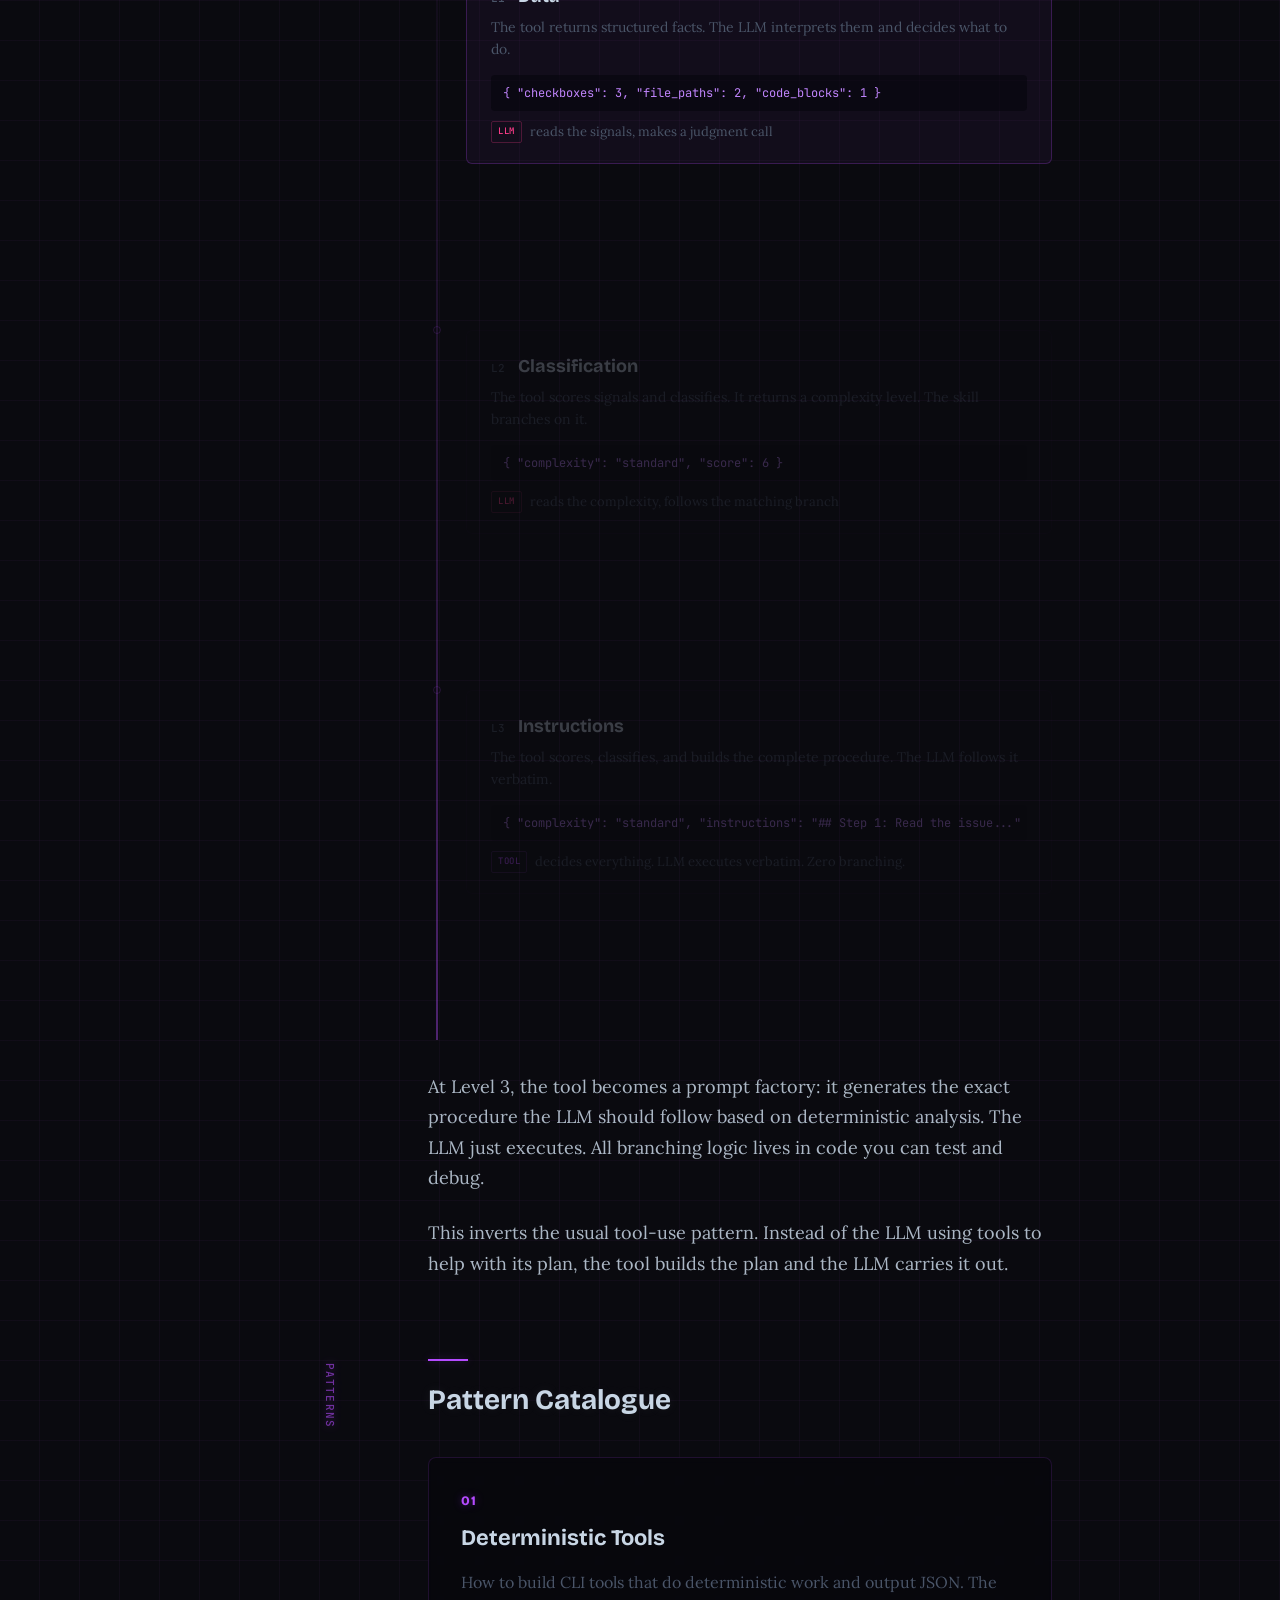
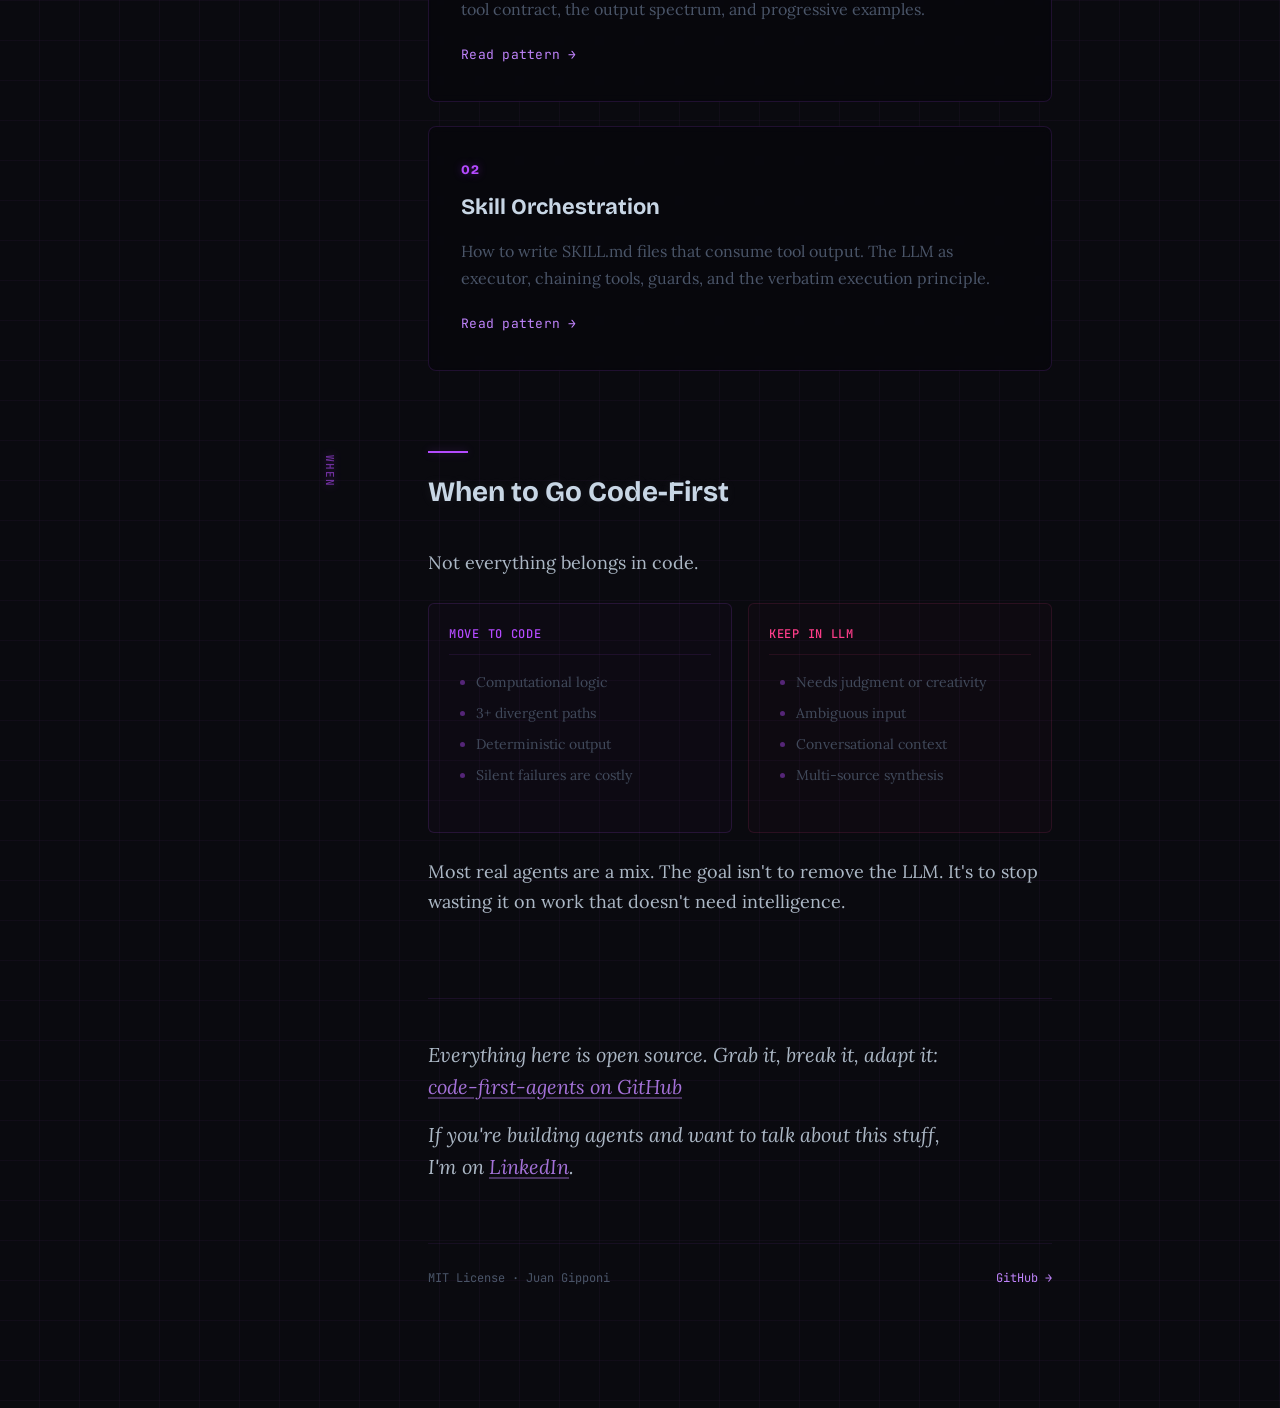
==== commit e9ea95b2: "fix: contain spectrum cards on mobile (grid blowout + JSON wrap)" ====
--- a/index.html
+++ b/index.html
@@ -69,8 +69,14 @@
     <link
       href="https://fonts.googleapis.com/css2?family=Bricolage+Grotesque:opsz,wght@12..96,400;12..96,600;12..96,700;12..96,800&family=JetBrains+Mono:wght@400;500&family=Lora:ital,wght@0,400;0,500;0,600;0,700;1,400&display=swap"
       rel="stylesheet"
-    />
-    <link rel="stylesheet" href="assets/style.css?v=4" />
+      media="print"
+      onload="this.media='all'"
+    />
+    <noscript><link
+      href="https://fonts.googleapis.com/css2?family=Bricolage+Grotesque:opsz,wght@12..96,400;12..96,600;12..96,700;12..96,800&family=JetBrains+Mono:wght@400;500&family=Lora:ital,wght@0,400;0,500;0,600;0,700;1,400&display=swap"
+      rel="stylesheet"
+    /></noscript>
+    <link rel="stylesheet" href="assets/style.css?v=7" />
     <link rel="icon" type="image/svg+xml" href="assets/favicon.svg" />
     <link
       rel="icon"
@@ -122,9 +128,29 @@
         "headline": "Code-First Agents: Design Patterns for Reliable AI Agents",
         "description": "Design patterns for building reliable AI agents by moving deterministic work from the LLM to code. The LLM orchestrates. Code executes.",
         "url": "https://code-first-agents.com/",
+        "mainEntityOfPage": {
+          "@type": "WebPage",
+          "@id": "https://code-first-agents.com/"
+        },
         "datePublished": "2026-04-10",
-        "dateModified": "2026-04-22",
+        "dateModified": "2026-05-21",
         "inLanguage": "en",
+        "about": [
+          {
+            "@type": "DefinedTerm",
+            "name": "AI Agents",
+            "description": "Autonomous software systems that use LLMs to orchestrate tasks"
+          },
+          {
+            "@type": "DefinedTerm",
+            "name": "Deterministic Tools",
+            "description": "Code-first tools that move decision-making from the LLM into testable code"
+          }
+        ],
+        "speakable": {
+          "@type": "SpeakableSpecification",
+          "cssSelector": [".hero__subtitle", "#problem .prose p:first-of-type"]
+        },
         "author": {
           "@type": "Person",
           "name": "Juan Gipponi",
@@ -140,7 +166,11 @@
         "publisher": {
           "@type": "Organization",
           "name": "Code-First Agents",
-          "url": "https://code-first-agents.com/"
+          "url": "https://code-first-agents.com/",
+          "logo": {
+            "@type": "ImageObject",
+            "url": "https://code-first-agents.com/assets/favicon.svg"
+          }
         },
         "license": "https://opensource.org/licenses/MIT",
         "keywords": "AI agents, LLM, design patterns, deterministic tools, skill orchestration"
@@ -149,15 +179,18 @@
     <script type="application/ld+json">
       {
         "@context": "https://schema.org",
-        "@type": "BreadcrumbList",
-        "itemListElement": [
-          {
-            "@type": "ListItem",
-            "position": 1,
-            "name": "Code-First Agents",
-            "item": "https://code-first-agents.com/"
-          }
-        ]
+        "@type": "SoftwareSourceCode",
+        "name": "Code-First Agents",
+        "description": "Design patterns and specs for building reliable AI agents by moving deterministic work from the LLM to code.",
+        "codeRepository": "https://github.com/beogip/code-first-agents",
+        "url": "https://code-first-agents.com/",
+        "programmingLanguage": ["TypeScript", "Python", "Markdown"],
+        "license": "https://opensource.org/licenses/MIT",
+        "author": {
+          "@type": "Person",
+          "name": "Juan Gipponi",
+          "url": "https://www.linkedin.com/in/juan-gipponi"
+        }
       }
     </script>
     <script type="application/ld+json">
@@ -211,6 +244,7 @@
           target="_blank"
           rel="noopener"
           class="sidebar__github"
+          aria-label="View on GitHub"
         >
           <svg viewBox="0 0 16 16" fill="currentColor" aria-hidden="true" width="16" height="16">
             <path d="M8 0C3.58 0 0 3.58 0 8c0 3.54 2.29 6.53 5.47 7.59.4.07.55-.17.55-.38 0-.19-.01-.82-.01-1.49-2.01.37-2.53-.49-2.69-.94-.09-.23-.48-.94-.82-1.13-.28-.15-.68-.52-.01-.53.63-.01 1.08.58 1.23.82.72 1.21 1.87.87 2.33.66.07-.52.28-.87.51-1.07-1.78-.2-3.64-.89-3.64-3.95 0-.87.31-1.59.82-2.15-.08-.2-.36-1.02.08-2.12 0 0 .67-.21 2.2.82.64-.18 1.32-.27 2-.27.68 0 1.36.09 2 .27 1.53-1.04 2.2-.82 2.2-.82.44 1.1.16 1.92.08 2.12.51.56.82 1.27.82 2.15 0 3.07-1.87 3.75-3.65 3.95.29.25.54.73.54 1.48 0 1.07-.01 1.93-.01 2.2 0 .21.15.46.55.38A8.013 8.013 0 0016 8c0-4.42-3.58-8-8-8z"/>
@@ -224,7 +258,7 @@
     </aside>
 
     <!-- Main Content -->
-    <div class="main">
+    <main class="main">
       <div class="content">
         <!-- Hero -->
         <section class="hero">
@@ -599,7 +633,7 @@
           >
         </footer>
       </div>
-    </div>
+    </main>
 
     <script>
       document.addEventListener("DOMContentLoaded", () => {
--- a/assets/style.css
+++ b/assets/style.css
@@ -515,6 +515,7 @@
 /* ── Right: unified card ── */
 .spectrum-step__card {
   padding: 0;
+  min-width: 0; /* allow 1fr track to shrink so the JSON block scrolls instead of overflowing */
 }
 
 .spectrum-step__content {
@@ -689,7 +690,12 @@
   }
   .spectrum-step__dot { width: 12px; height: 12px; }
   .spectrum-step__content { padding: 16px; }
-  .spectrum-step__json { font-size: 11px; }
+  .spectrum-step__json {
+    font-size: 11px;
+    white-space: normal; /* collapse source indentation + wrap cleanly, no h-scroll */
+    word-break: break-word;
+    overflow-wrap: anywhere;
+  }
 }
 
 /* ══════════════════════════════════════
@@ -1301,6 +1307,7 @@
 
   .main { margin-left: 0; }
   .content { padding: 40px 20px 80px; }
+  body { overflow-x: hidden; } /* safety net: no stray horizontal scroll on mobile */
   .section__marker { display: none; }
   .hero__title { font-size: 40px; }
   .emphasis { padding: 24px; font-size: 19px; }
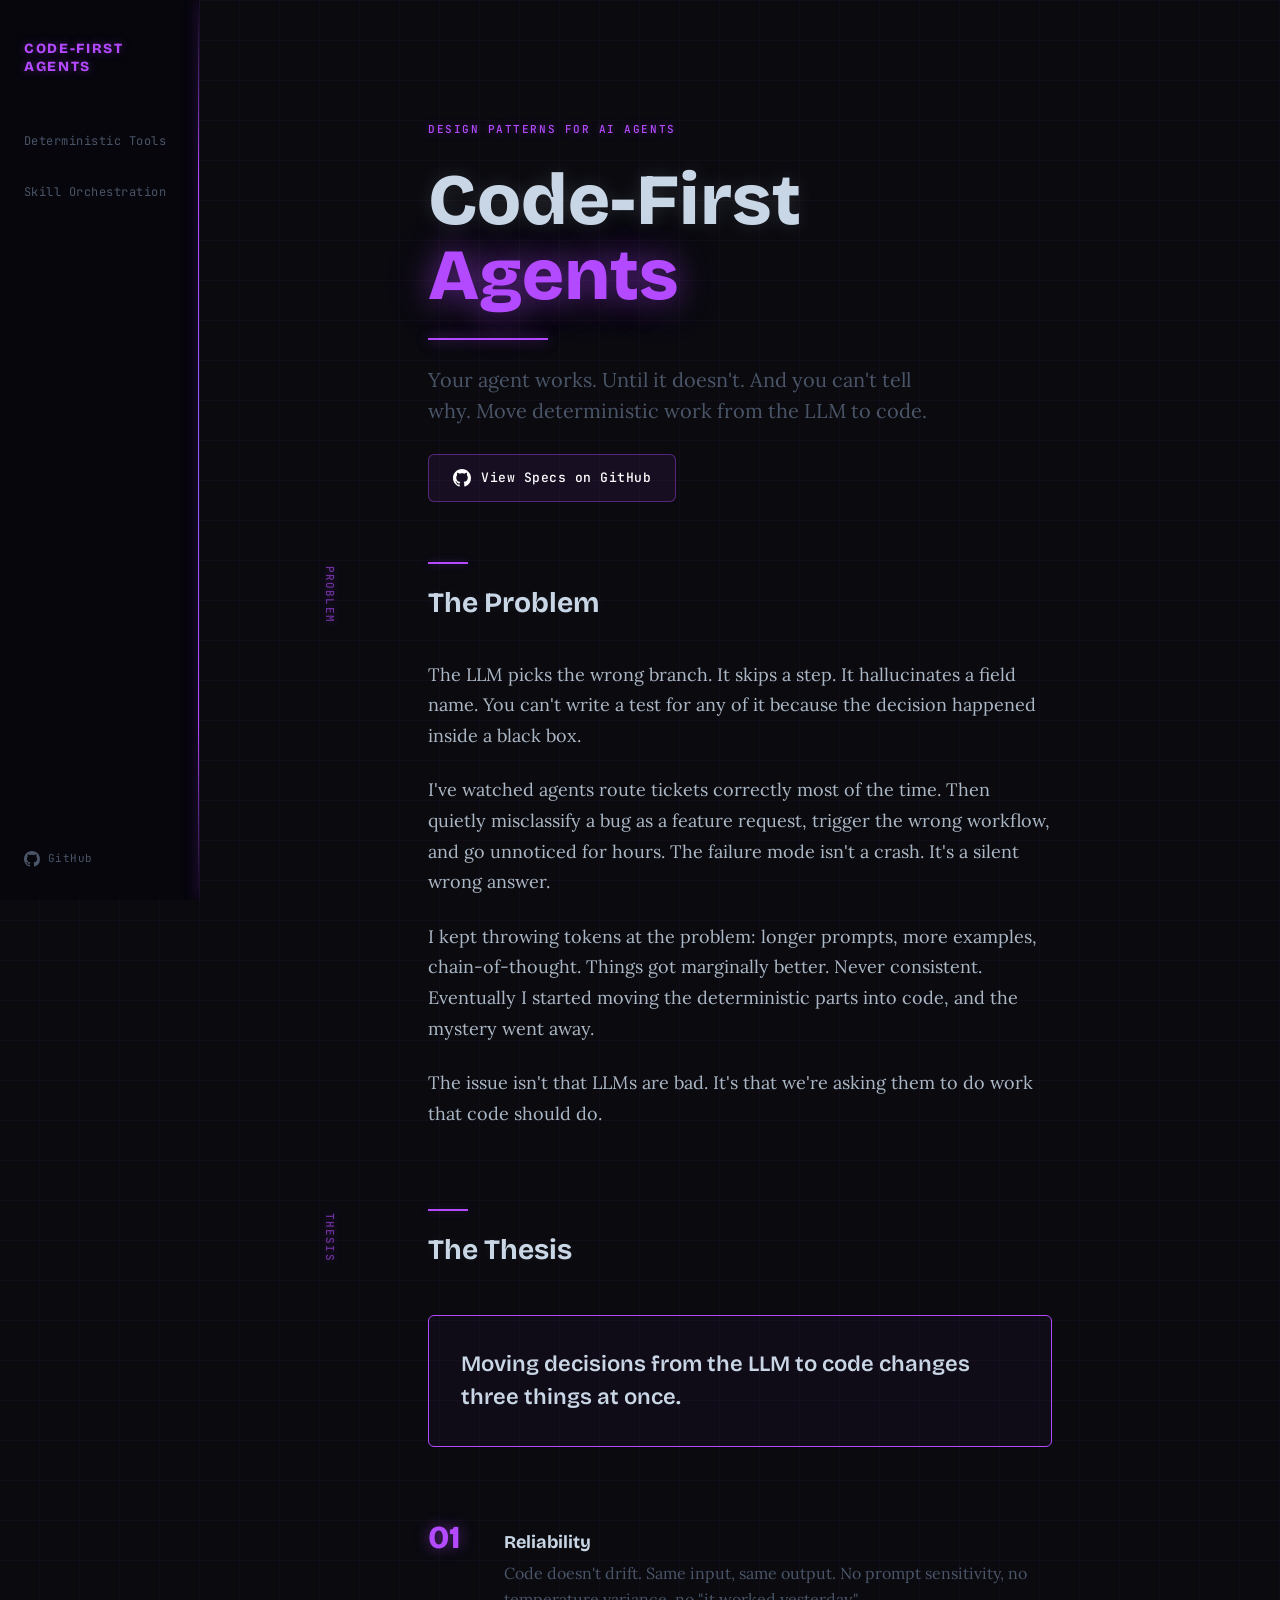
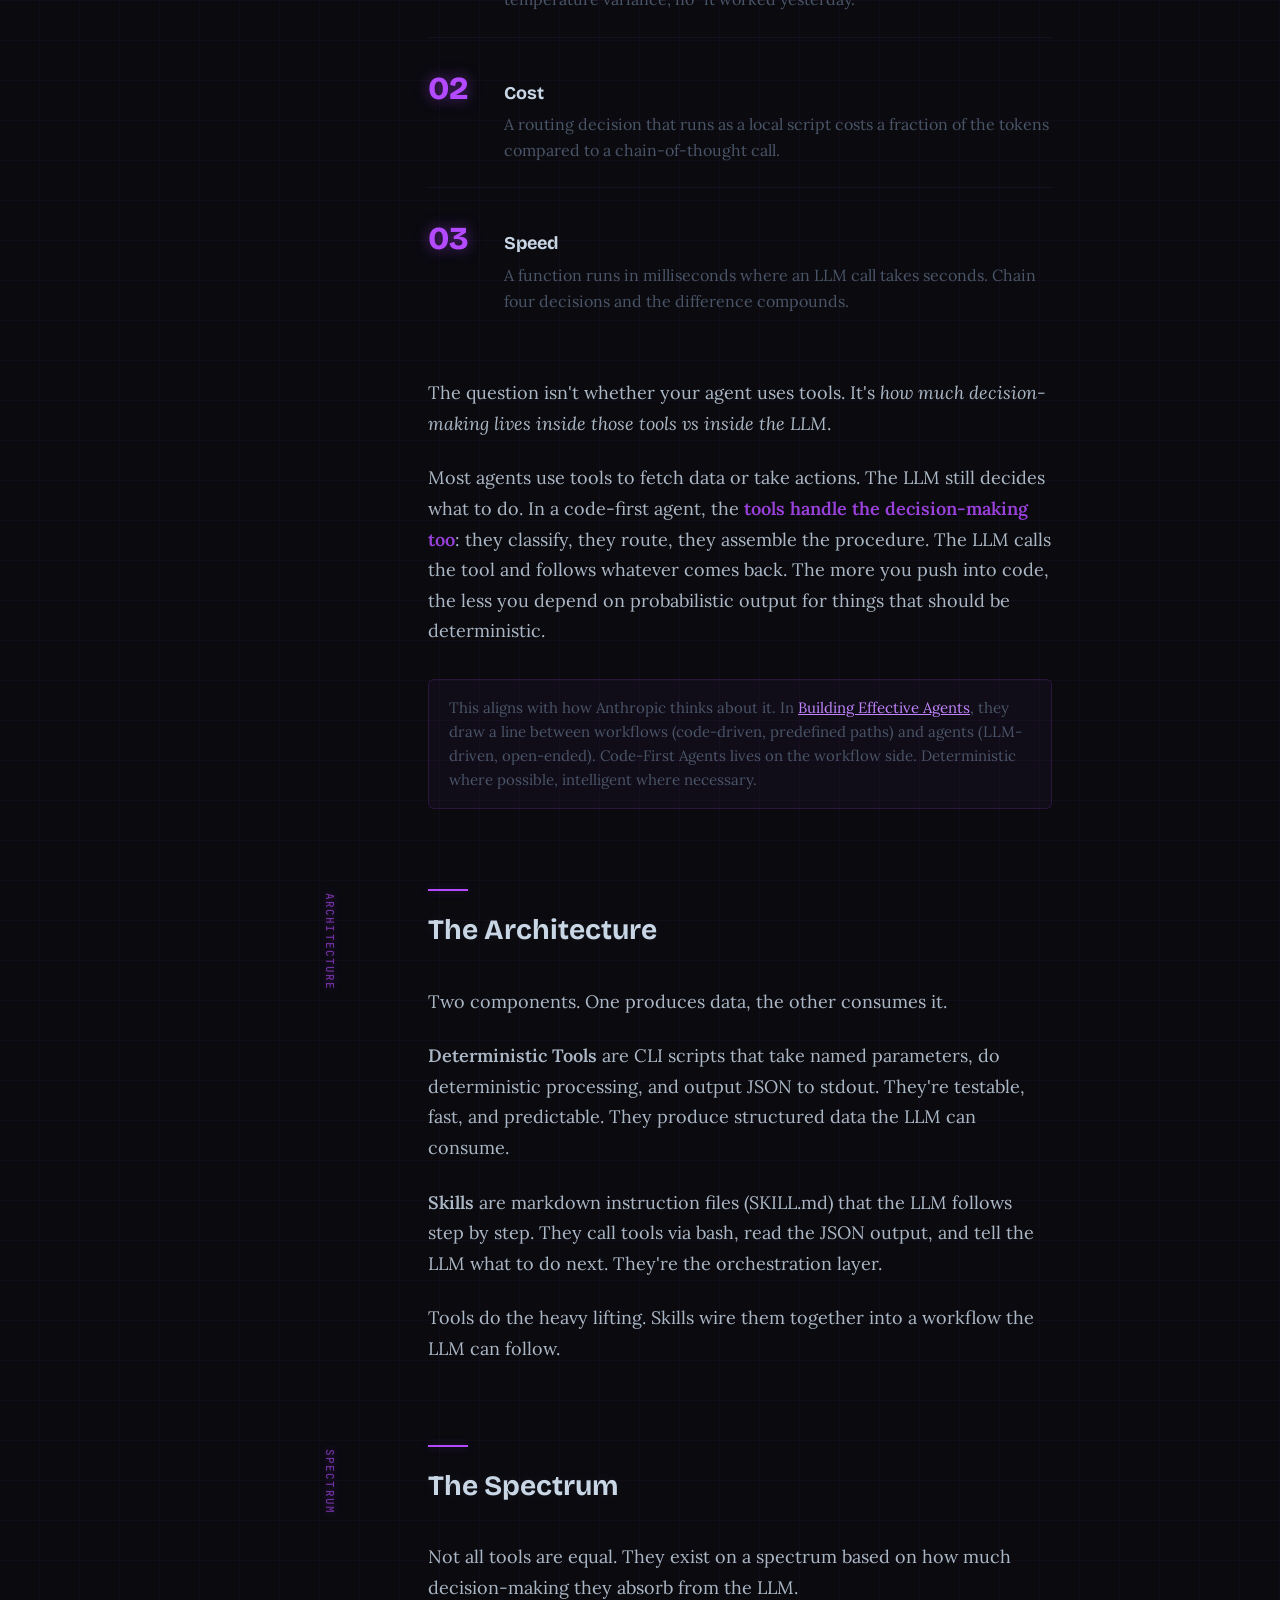
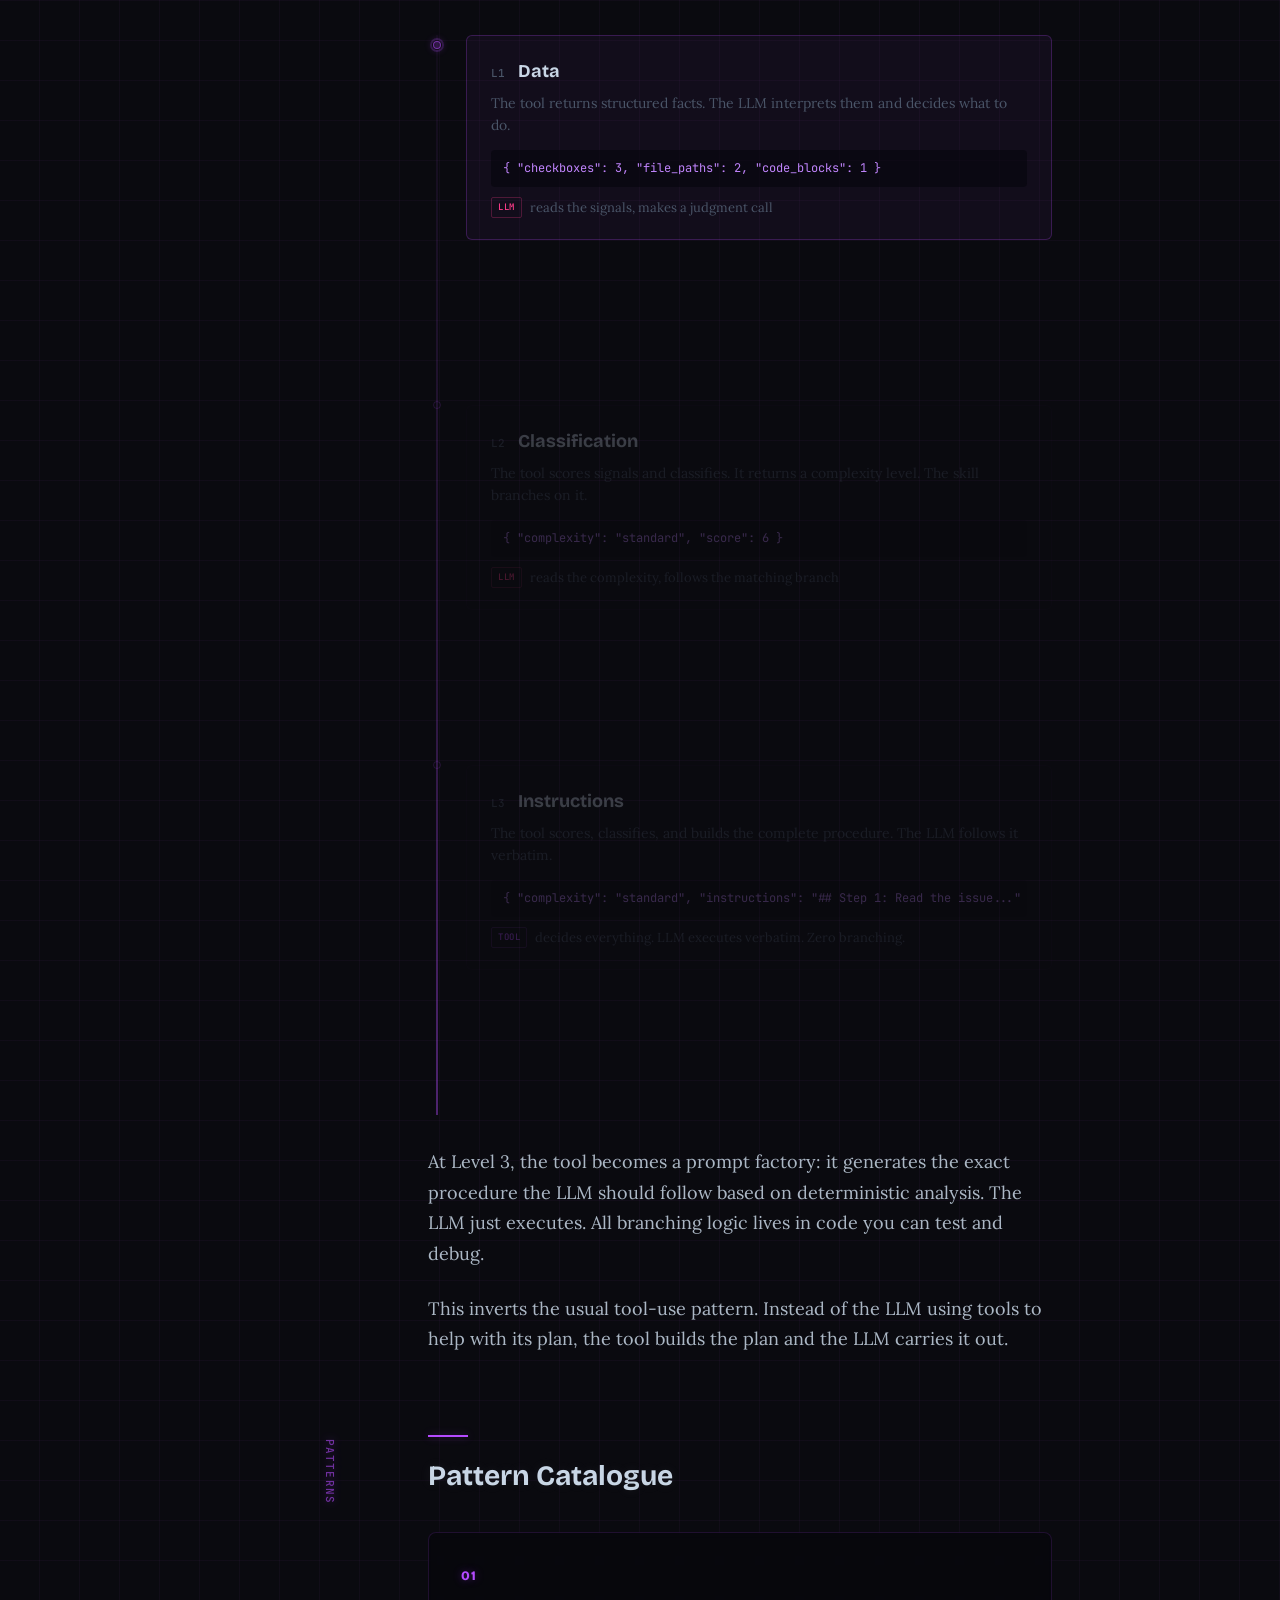
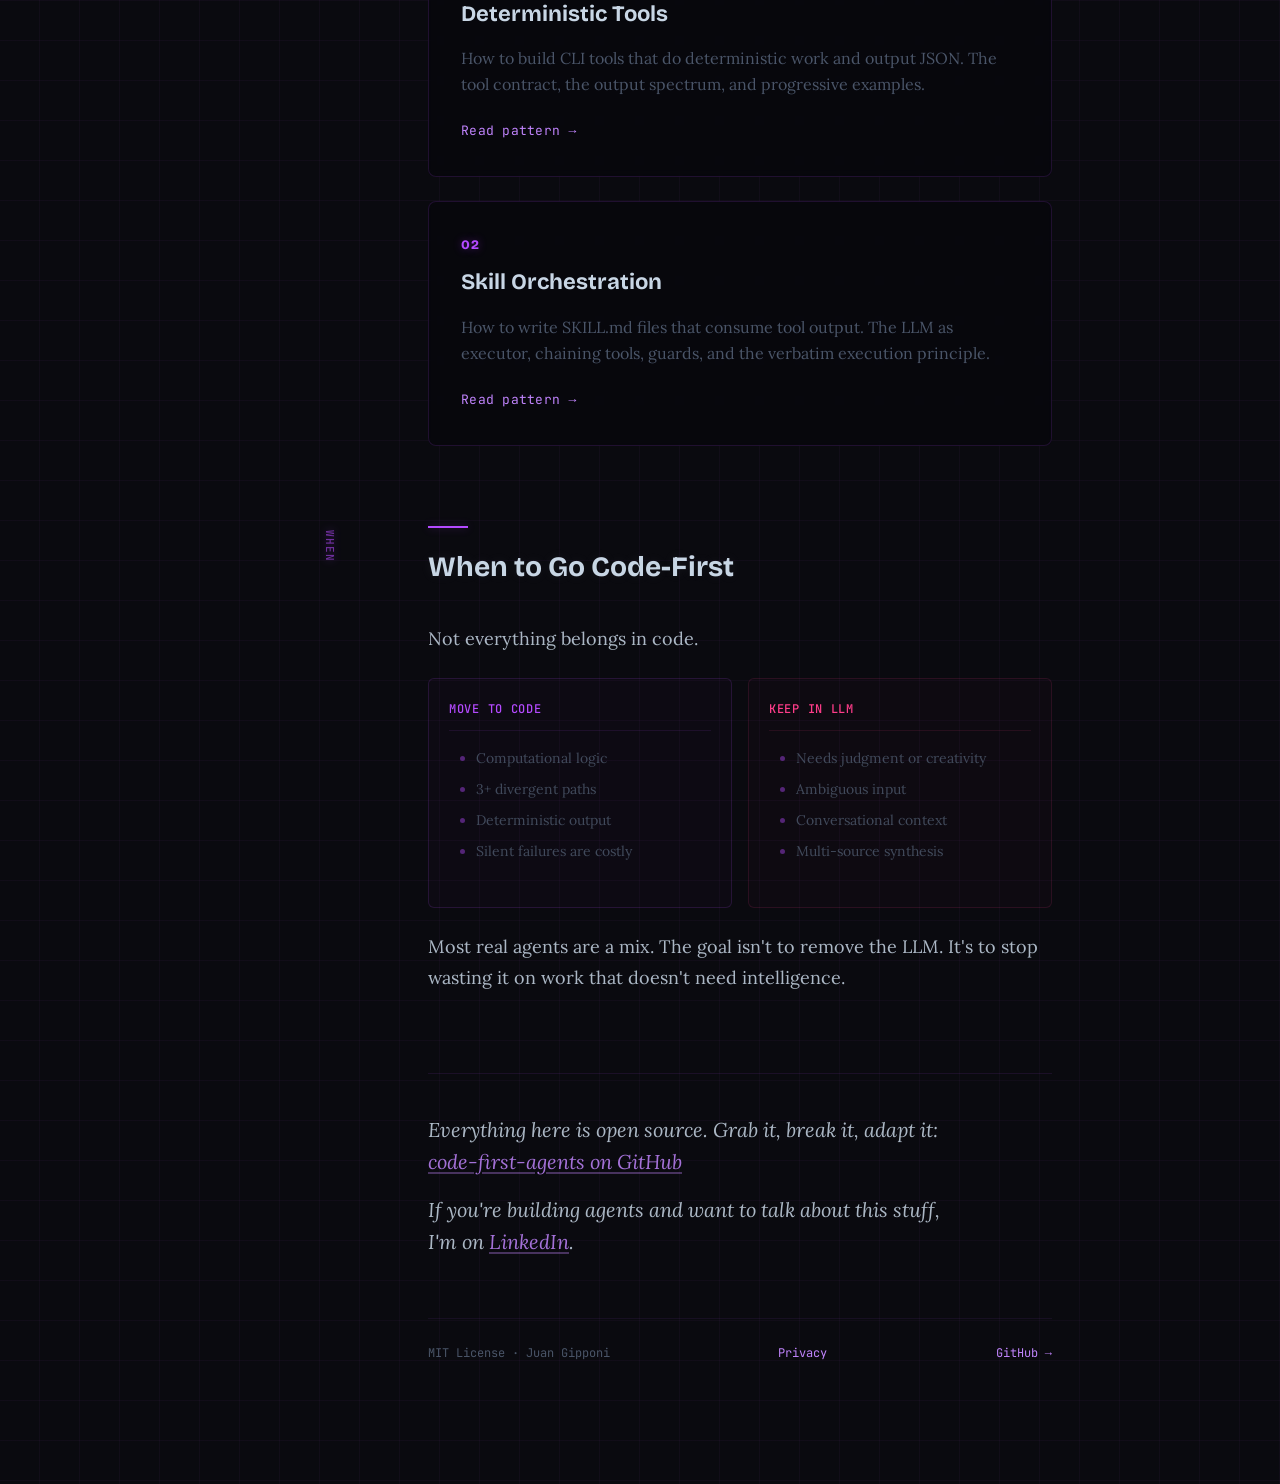
==== commit fcef2c4b: "feat: self-host fonts and add privacy policy (GDPR) Removes the dynamic Google Fonts load (which lea" ====
--- a/index.html
+++ b/index.html
@@ -64,19 +64,8 @@
     />
 
     <!-- Assets -->
-    <link rel="preconnect" href="https://fonts.googleapis.com" />
-    <link rel="preconnect" href="https://fonts.gstatic.com" crossorigin />
-    <link
-      href="https://fonts.googleapis.com/css2?family=Bricolage+Grotesque:opsz,wght@12..96,400;12..96,600;12..96,700;12..96,800&family=JetBrains+Mono:wght@400;500&family=Lora:ital,wght@0,400;0,500;0,600;0,700;1,400&display=swap"
-      rel="stylesheet"
-      media="print"
-      onload="this.media='all'"
-    />
-    <noscript><link
-      href="https://fonts.googleapis.com/css2?family=Bricolage+Grotesque:opsz,wght@12..96,400;12..96,600;12..96,700;12..96,800&family=JetBrains+Mono:wght@400;500&family=Lora:ital,wght@0,400;0,500;0,600;0,700;1,400&display=swap"
-      rel="stylesheet"
-    /></noscript>
-    <link rel="stylesheet" href="assets/style.css?v=7" />
+    <!-- Fonts are self-hosted in assets/fonts/ (declared in assets/style.css) — no third-party font requests. -->
+    <link rel="stylesheet" href="assets/style.css?v=8" />
     <link rel="icon" type="image/svg+xml" href="assets/favicon.svg" />
     <link
       rel="icon"
@@ -625,6 +614,7 @@
         <!-- Footer -->
         <footer class="footer">
           <span>MIT License &middot; Juan Gipponi</span>
+          <a href="privacy.html">Privacy</a>
           <a
             href="https://github.com/beogip/code-first-agents"
             target="_blank"
--- a/assets/style.css
+++ b/assets/style.css
@@ -2,6 +2,55 @@
    Code-First Agents — TRON Design System
    Lora + Bricolage Grotesque + JetBrains Mono
    ══════════════════════════════════════ */
+
+/* ── Self-hosted fonts (no third-party requests, GDPR-friendly) ──
+   All three families are licensed under the SIL Open Font License (OFL 1.1),
+   which permits redistribution. Files live in assets/fonts/. */
+@font-face {
+  font-family: 'Bricolage Grotesque'; font-style: normal; font-weight: 400;
+  font-display: swap; src: url('fonts/bricolage-grotesque-400.woff2') format('woff2');
+}
+@font-face {
+  font-family: 'Bricolage Grotesque'; font-style: normal; font-weight: 600;
+  font-display: swap; src: url('fonts/bricolage-grotesque-600.woff2') format('woff2');
+}
+@font-face {
+  font-family: 'Bricolage Grotesque'; font-style: normal; font-weight: 700;
+  font-display: swap; src: url('fonts/bricolage-grotesque-700.woff2') format('woff2');
+}
+@font-face {
+  font-family: 'Bricolage Grotesque'; font-style: normal; font-weight: 800;
+  font-display: swap; src: url('fonts/bricolage-grotesque-800.woff2') format('woff2');
+}
+@font-face {
+  font-family: 'JetBrains Mono'; font-style: normal; font-weight: 400;
+  font-display: swap; src: url('fonts/jetbrains-mono-400.woff2') format('woff2');
+}
+@font-face {
+  font-family: 'JetBrains Mono'; font-style: normal; font-weight: 500;
+  font-display: swap; src: url('fonts/jetbrains-mono-500.woff2') format('woff2');
+}
+@font-face {
+  font-family: 'Lora'; font-style: normal; font-weight: 400;
+  font-display: swap; src: url('fonts/lora-400.woff2') format('woff2');
+}
+@font-face {
+  font-family: 'Lora'; font-style: normal; font-weight: 500;
+  font-display: swap; src: url('fonts/lora-500.woff2') format('woff2');
+}
+@font-face {
+  font-family: 'Lora'; font-style: normal; font-weight: 600;
+  font-display: swap; src: url('fonts/lora-600.woff2') format('woff2');
+}
+@font-face {
+  font-family: 'Lora'; font-style: normal; font-weight: 700;
+  font-display: swap; src: url('fonts/lora-700.woff2') format('woff2');
+}
+@font-face {
+  font-family: 'Lora'; font-style: italic; font-weight: 400;
+  font-display: swap; src: url('fonts/lora-italic-400.woff2') format('woff2');
+}
+
 *, *::before, *::after { margin: 0; padding: 0; box-sizing: border-box; }
 
 :root {
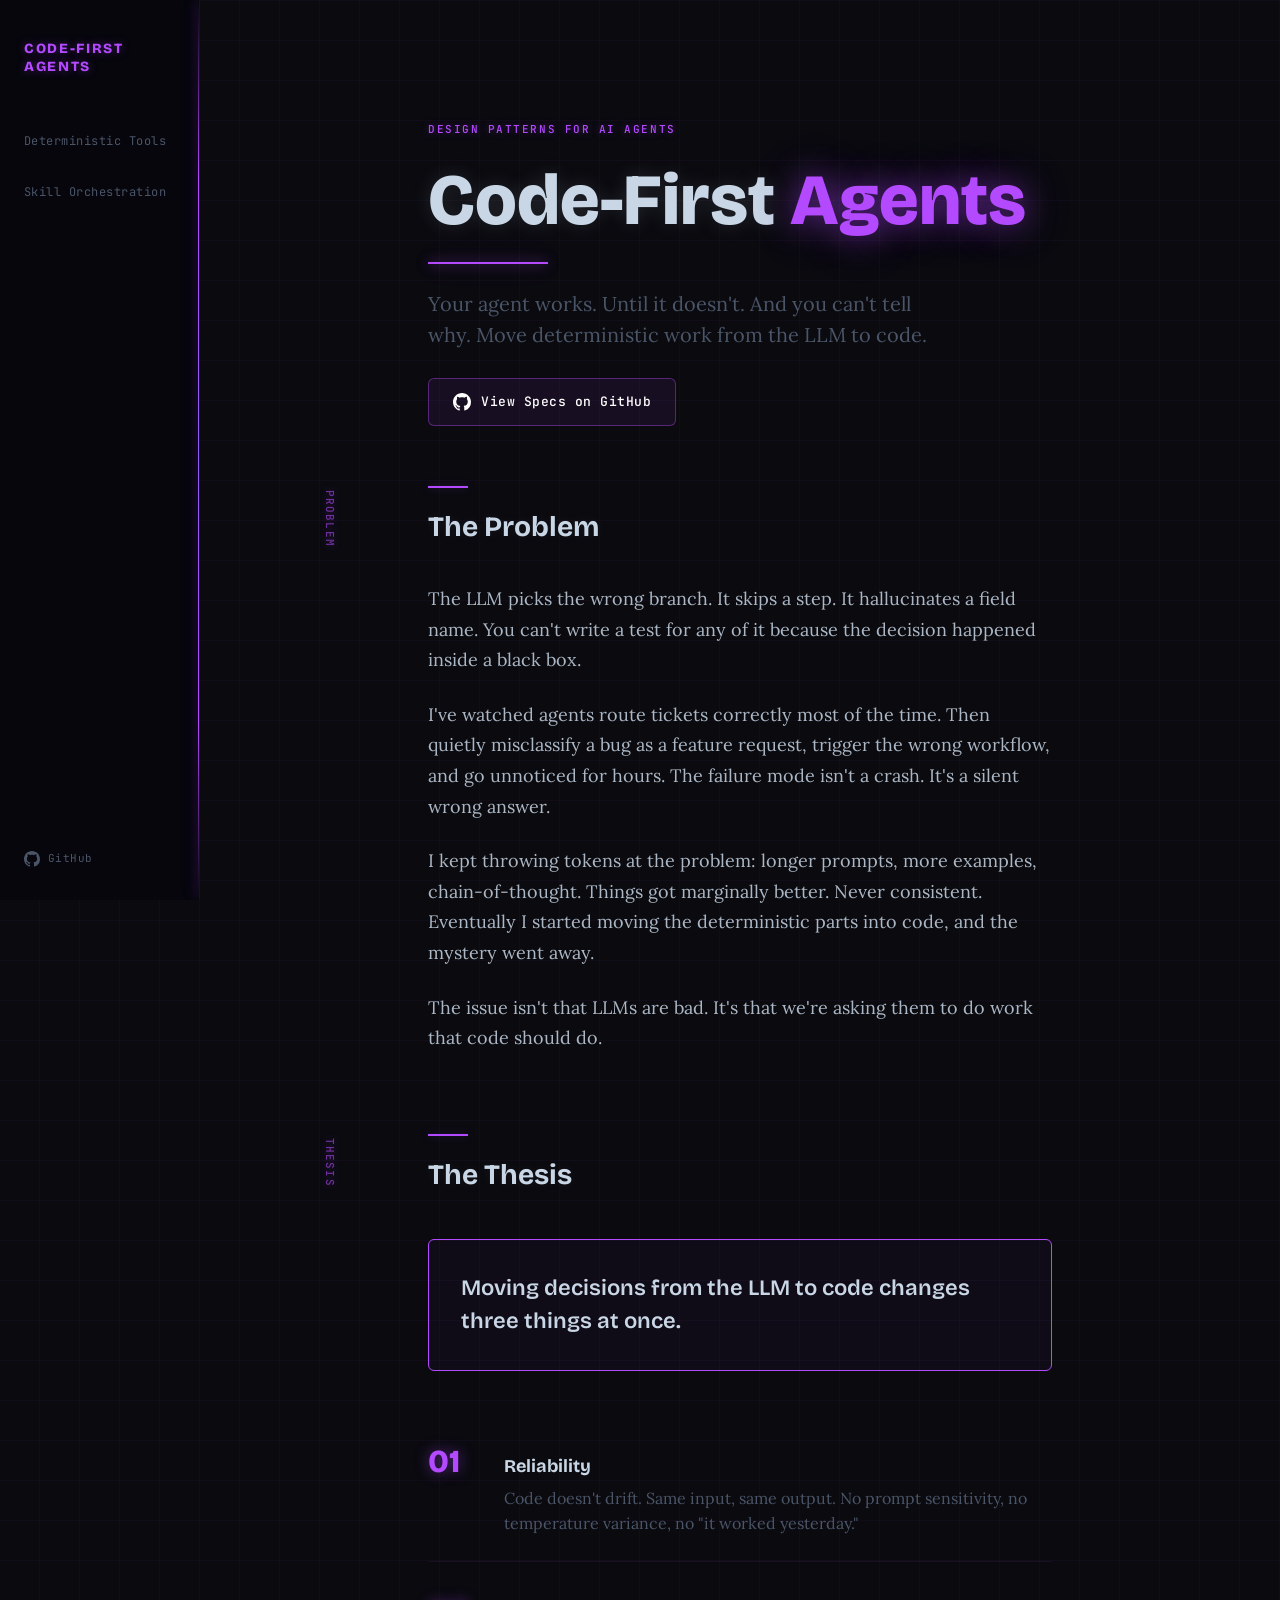
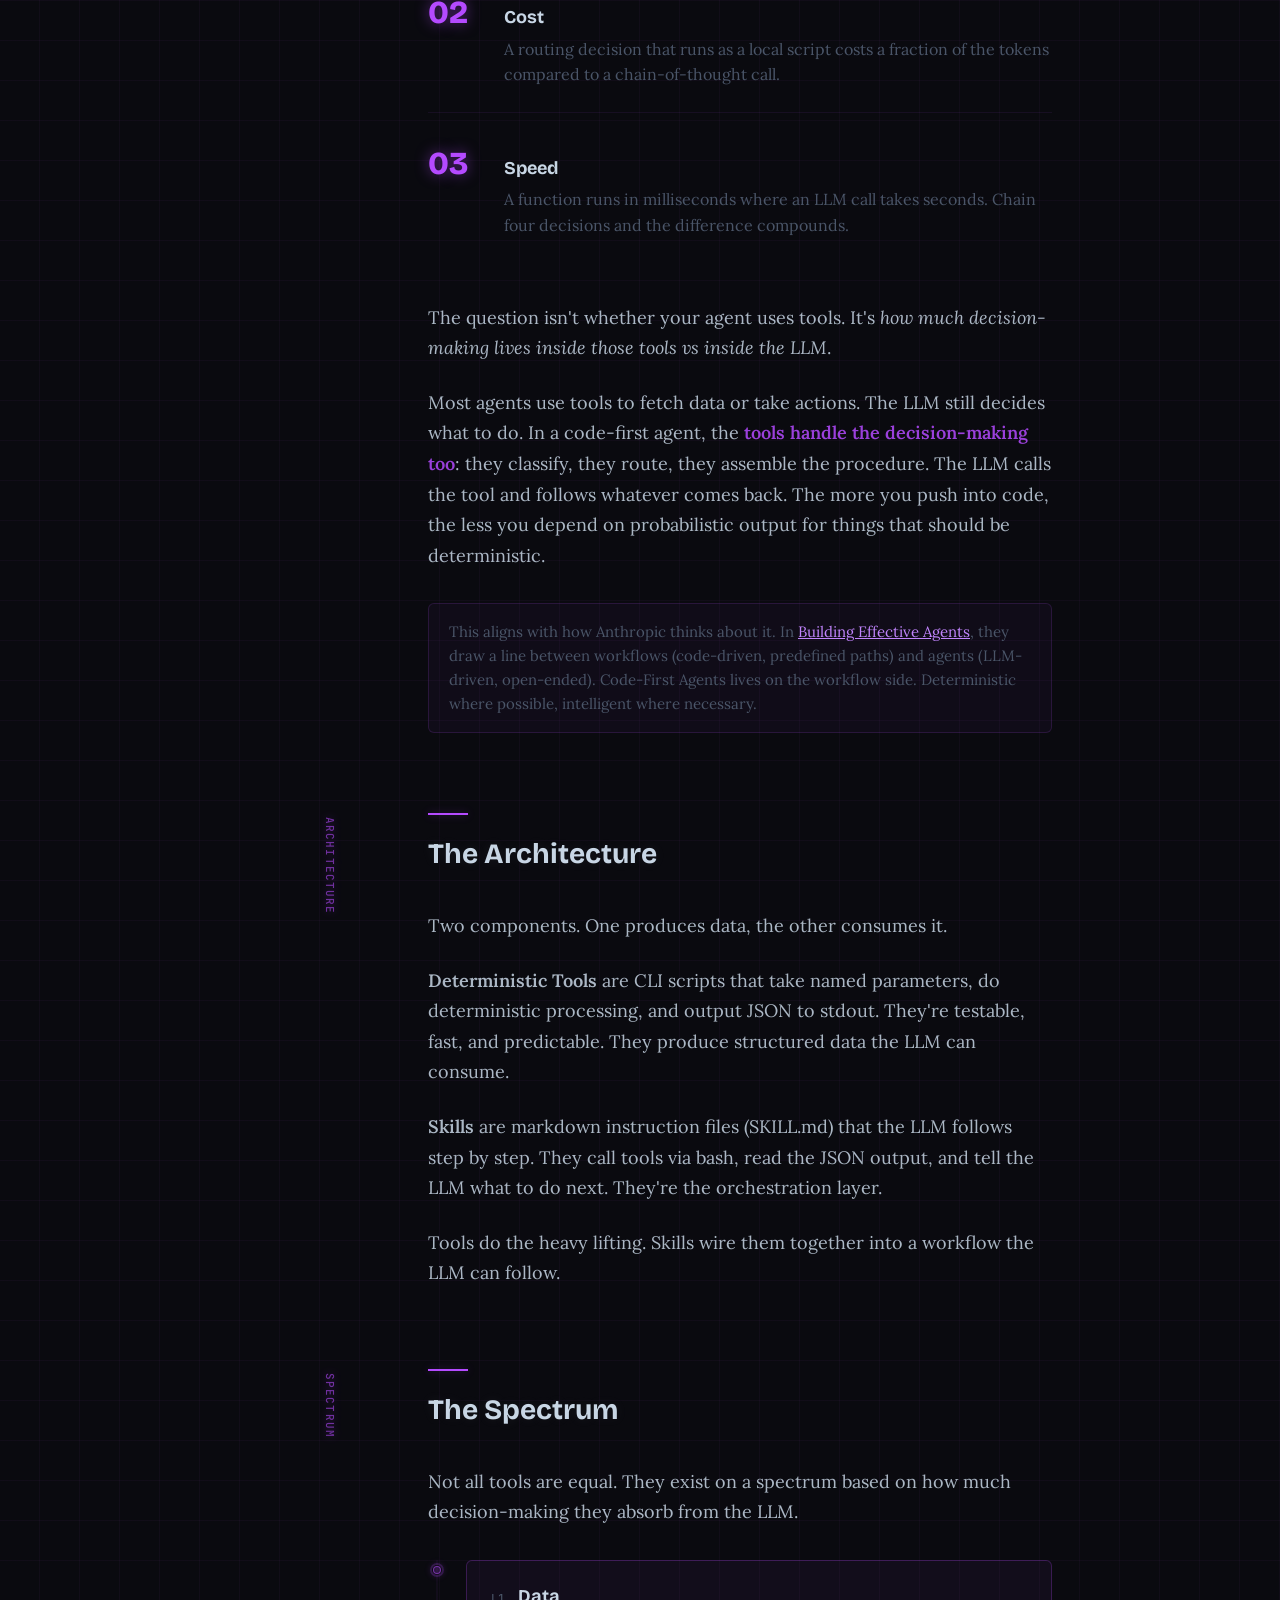
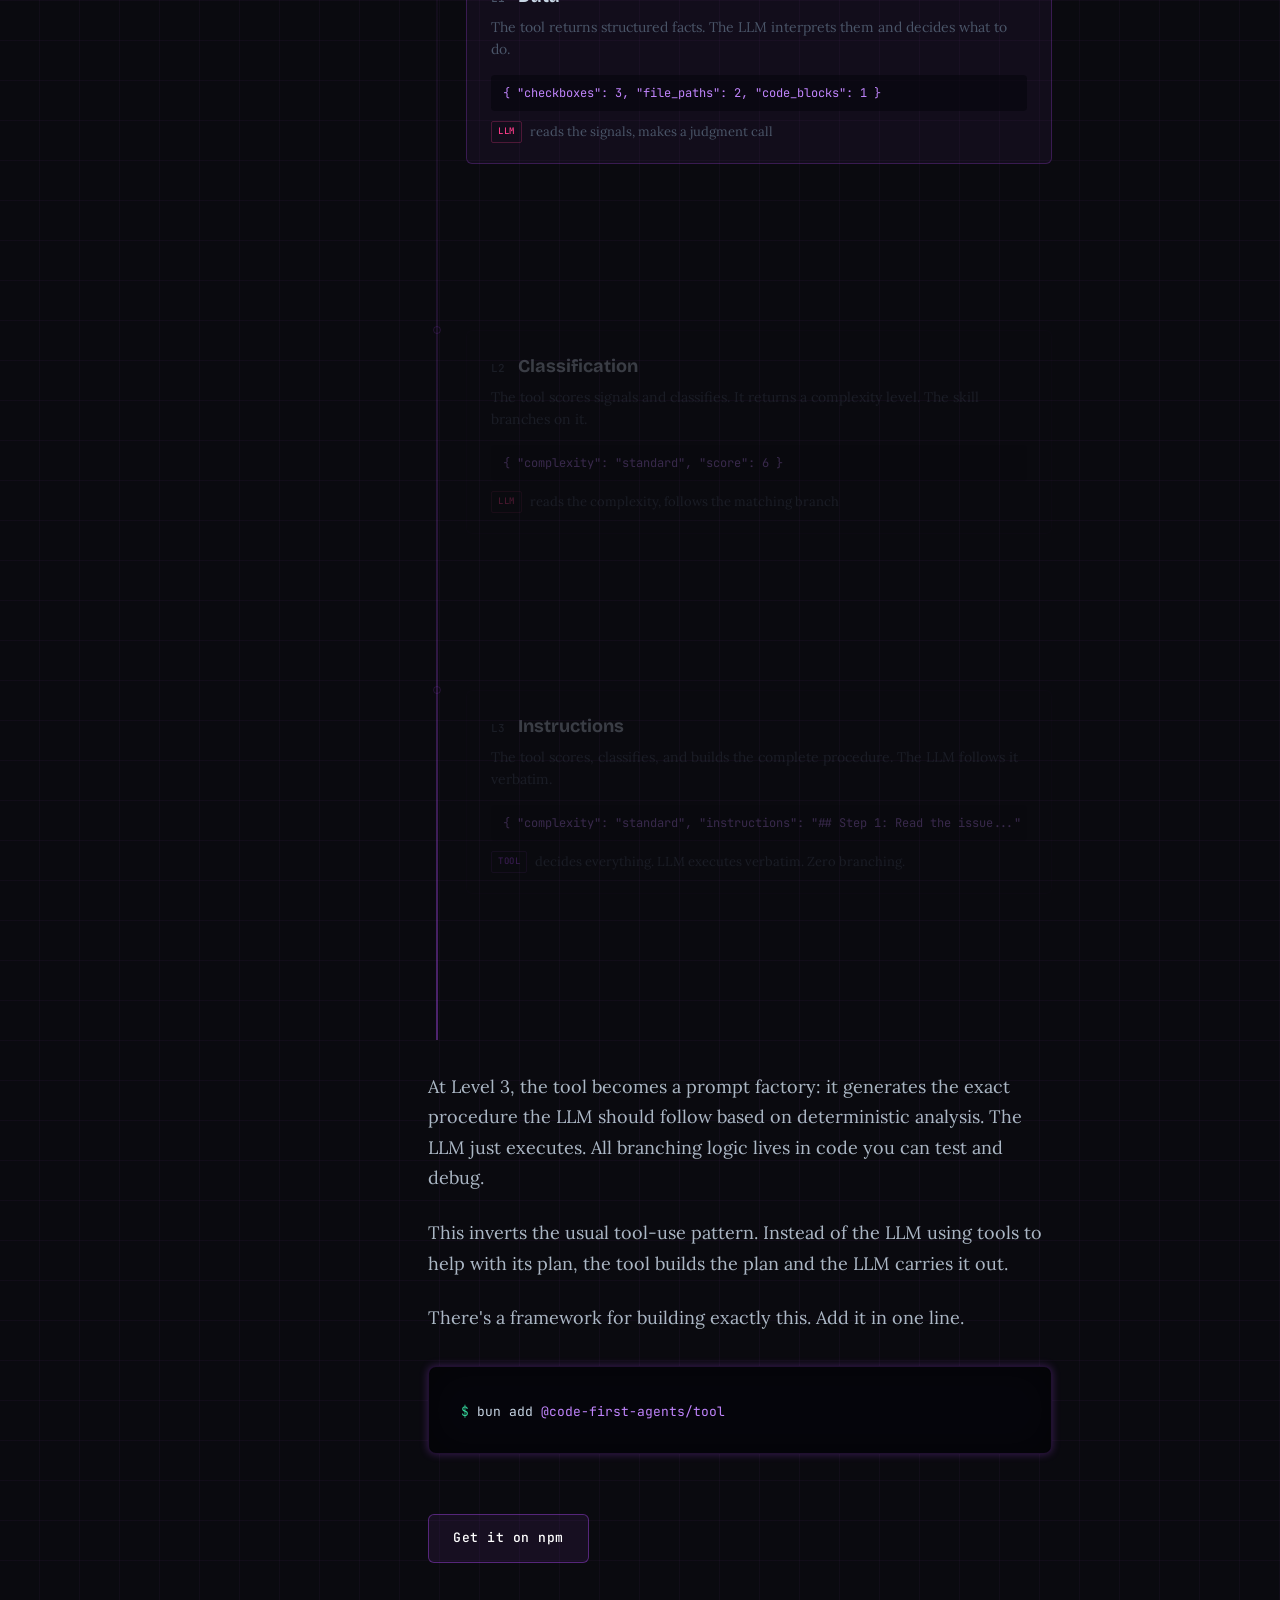
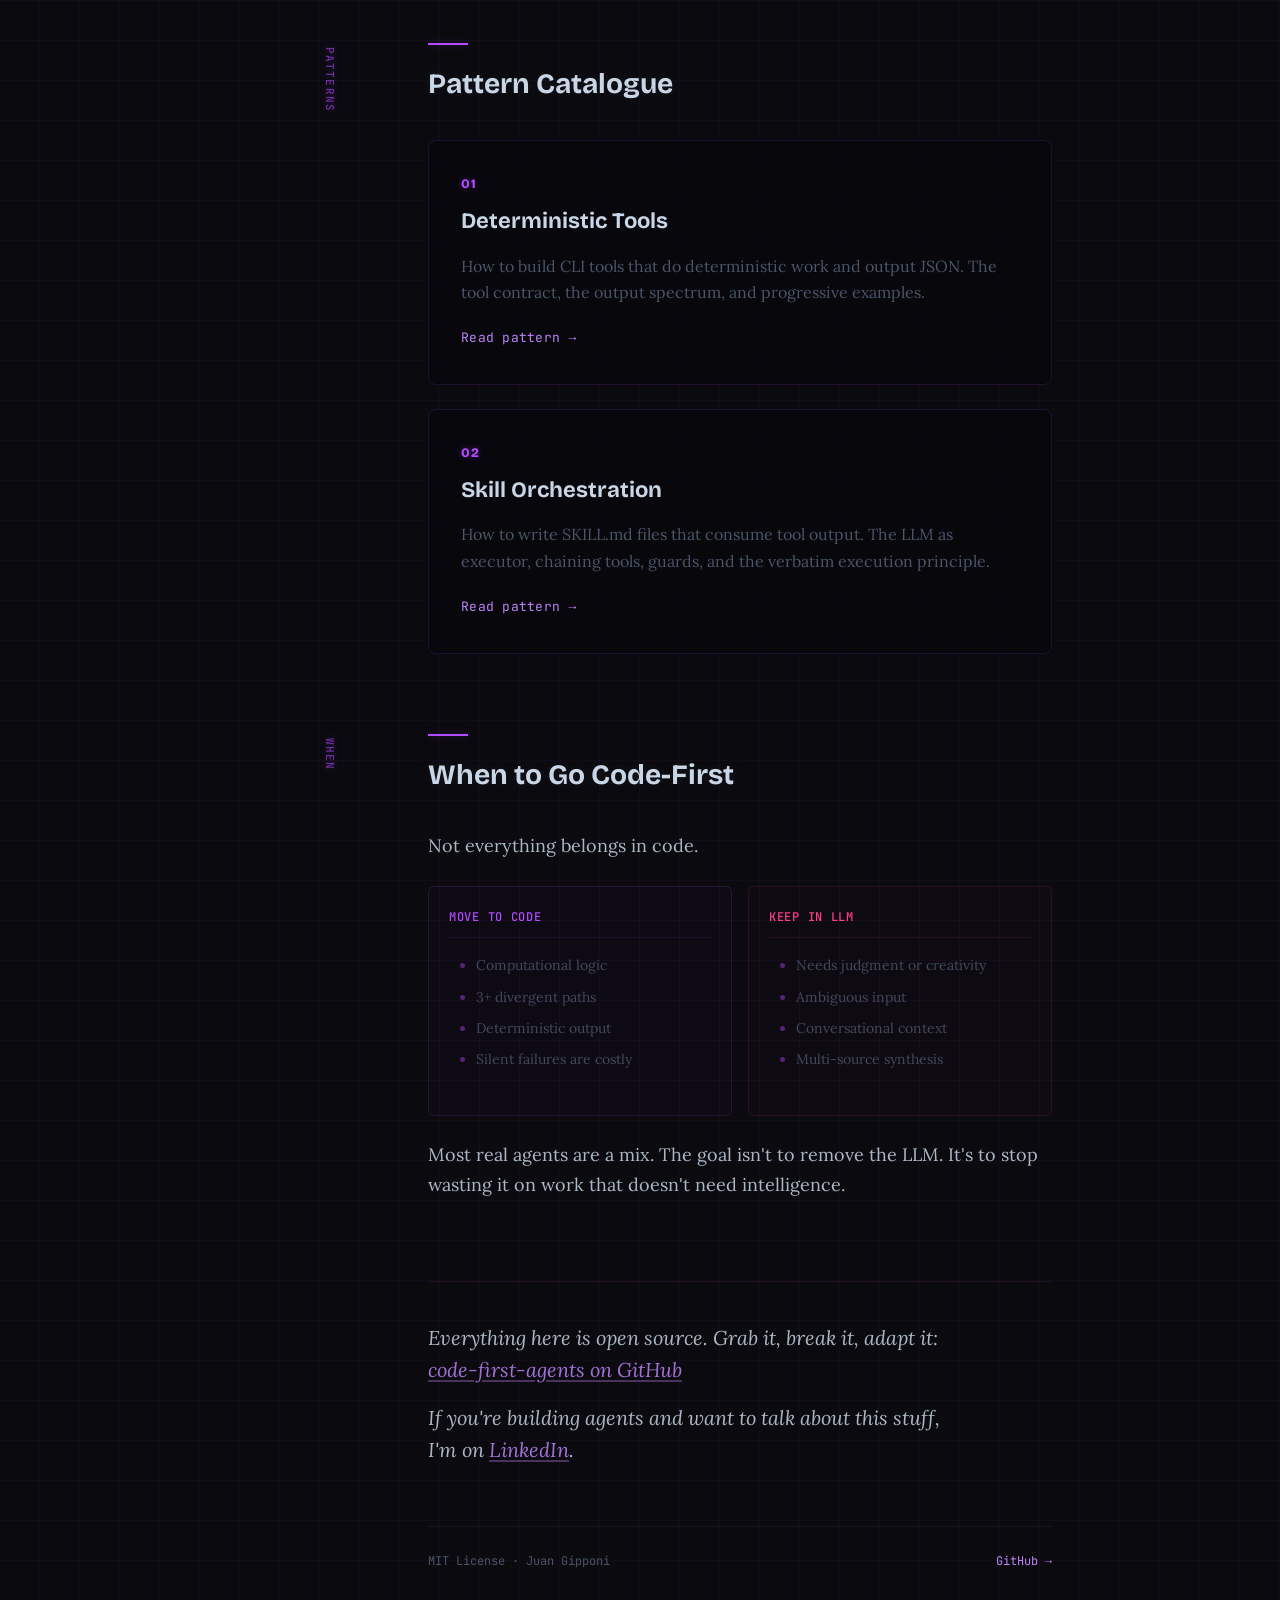
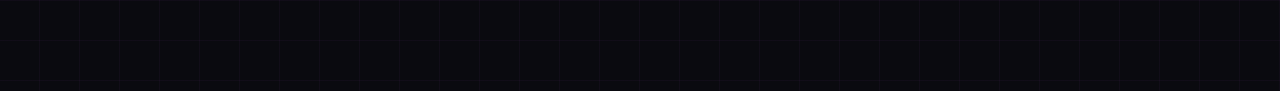
==== commit a8298d89: "docs: link site to npm package (funnel close) (#5)" ====
--- a/index.html
+++ b/index.html
@@ -64,8 +64,19 @@
     />
 
     <!-- Assets -->
-    <!-- Fonts are self-hosted in assets/fonts/ (declared in assets/style.css) — no third-party font requests. -->
-    <link rel="stylesheet" href="assets/style.css?v=8" />
+    <link rel="preconnect" href="https://fonts.googleapis.com" />
+    <link rel="preconnect" href="https://fonts.gstatic.com" crossorigin />
+    <link
+      href="https://fonts.googleapis.com/css2?family=Bricolage+Grotesque:opsz,wght@12..96,400;12..96,600;12..96,700;12..96,800&family=JetBrains+Mono:wght@400;500&family=Lora:ital,wght@0,400;0,500;0,600;0,700;1,400&display=swap"
+      rel="stylesheet"
+      media="print"
+      onload="this.media='all'"
+    />
+    <noscript><link
+      href="https://fonts.googleapis.com/css2?family=Bricolage+Grotesque:opsz,wght@12..96,400;12..96,600;12..96,700;12..96,800&family=JetBrains+Mono:wght@400;500&family=Lora:ital,wght@0,400;0,500;0,600;0,700;1,400&display=swap"
+      rel="stylesheet"
+    /></noscript>
+    <link rel="stylesheet" href="assets/style.css?v=7" />
     <link rel="icon" type="image/svg+xml" href="assets/favicon.svg" />
     <link
       rel="icon"
@@ -122,7 +133,7 @@
           "@id": "https://code-first-agents.com/"
         },
         "datePublished": "2026-04-10",
-        "dateModified": "2026-05-21",
+        "dateModified": "2026-06-24",
         "inLanguage": "en",
         "about": [
           {
@@ -175,6 +186,28 @@
         "url": "https://code-first-agents.com/",
         "programmingLanguage": ["TypeScript", "Python", "Markdown"],
         "license": "https://opensource.org/licenses/MIT",
+        "author": {
+          "@type": "Person",
+          "name": "Juan Gipponi",
+          "url": "https://www.linkedin.com/in/juan-gipponi"
+        }
+      }
+    </script>
+    <script type="application/ld+json">
+      {
+        "@context": "https://schema.org",
+        "@type": "SoftwareApplication",
+        "name": "@code-first-agents/tool",
+        "description": "A code-first-agents framework for building deterministic CLI tools that LLM agents can discover, validate, and invoke with zero guesswork.",
+        "applicationCategory": "DeveloperApplication",
+        "operatingSystem": "Cross-platform",
+        "installUrl": "https://www.npmjs.com/package/@code-first-agents/tool",
+        "softwareHelp": "https://code-first-agents.com/patterns/deterministic-tools.html",
+        "offers": {
+          "@type": "Offer",
+          "price": "0",
+          "priceCurrency": "USD"
+        },
         "author": {
           "@type": "Person",
           "name": "Juan Gipponi",
@@ -519,7 +552,20 @@
               tools to help with its plan, the tool builds the plan and the LLM
               carries it out.
             </p>
-          </div>
+            <p>There's a framework for building exactly this. Add it in one line.</p>
+          </div>
+          <!-- prettier-ignore -->
+          <div class="code-block">
+<code><span class="fn">$</span> bun add <span class="str">@code-first-agents/tool</span></code>
+          </div>
+          <a
+            href="https://www.npmjs.com/package/@code-first-agents/tool"
+            target="_blank"
+            rel="noopener"
+            class="hero__cta"
+          >
+            Get it on npm
+          </a>
         </section>
 
         <!-- Pattern Catalogue -->
@@ -614,7 +660,6 @@
         <!-- Footer -->
         <footer class="footer">
           <span>MIT License &middot; Juan Gipponi</span>
-          <a href="privacy.html">Privacy</a>
           <a
             href="https://github.com/beogip/code-first-agents"
             target="_blank"
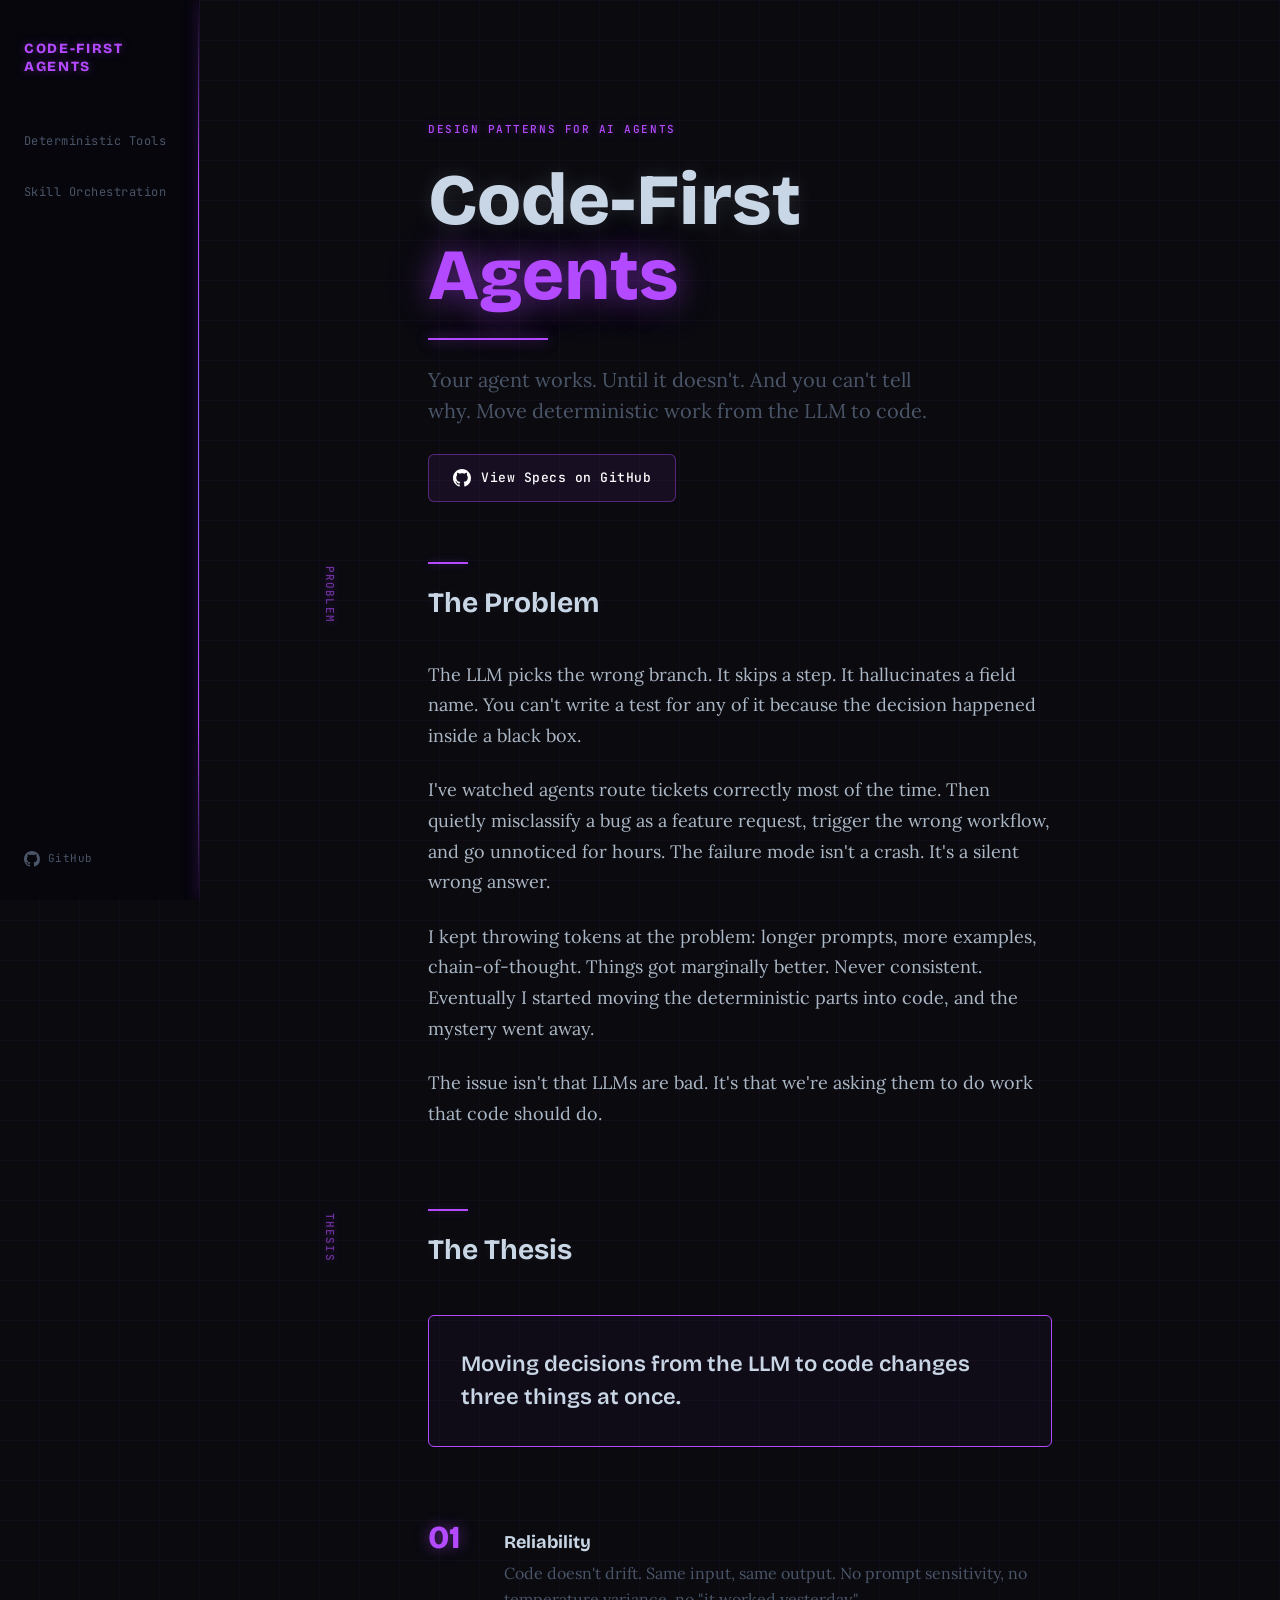
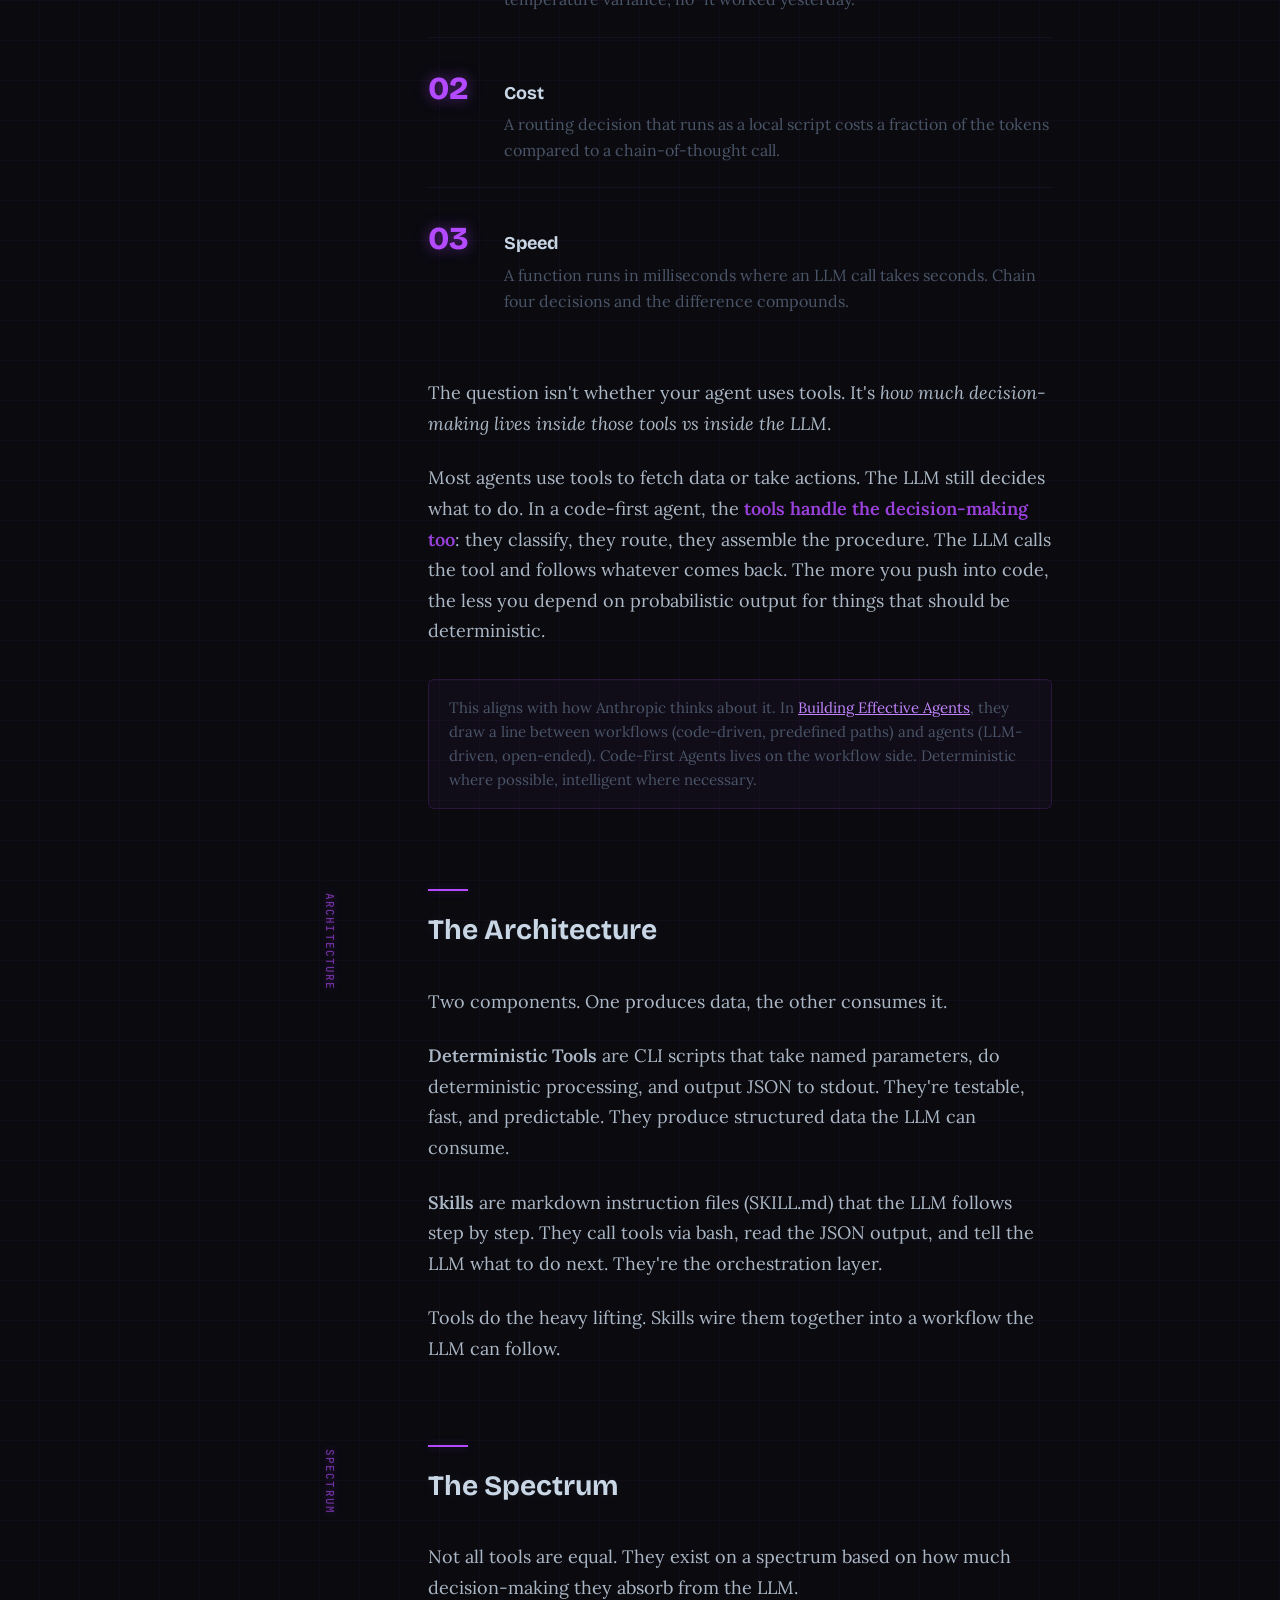
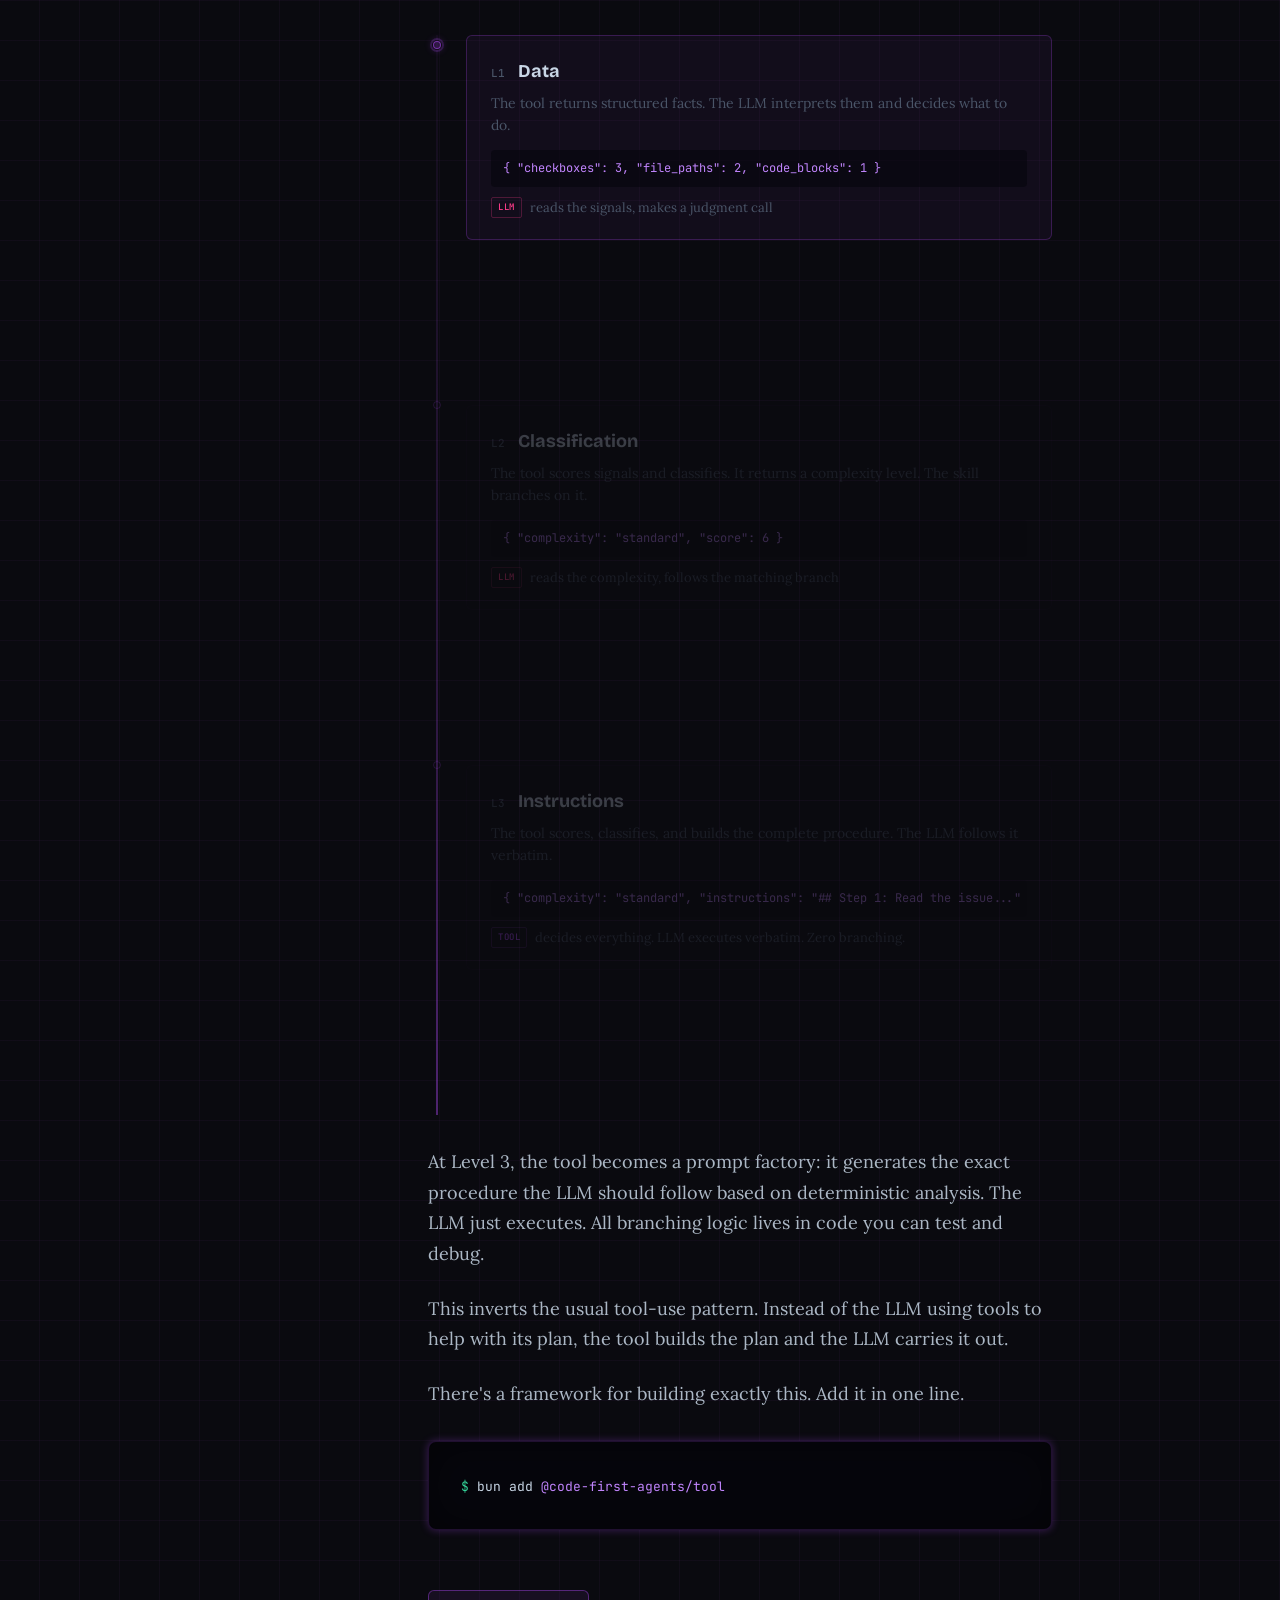
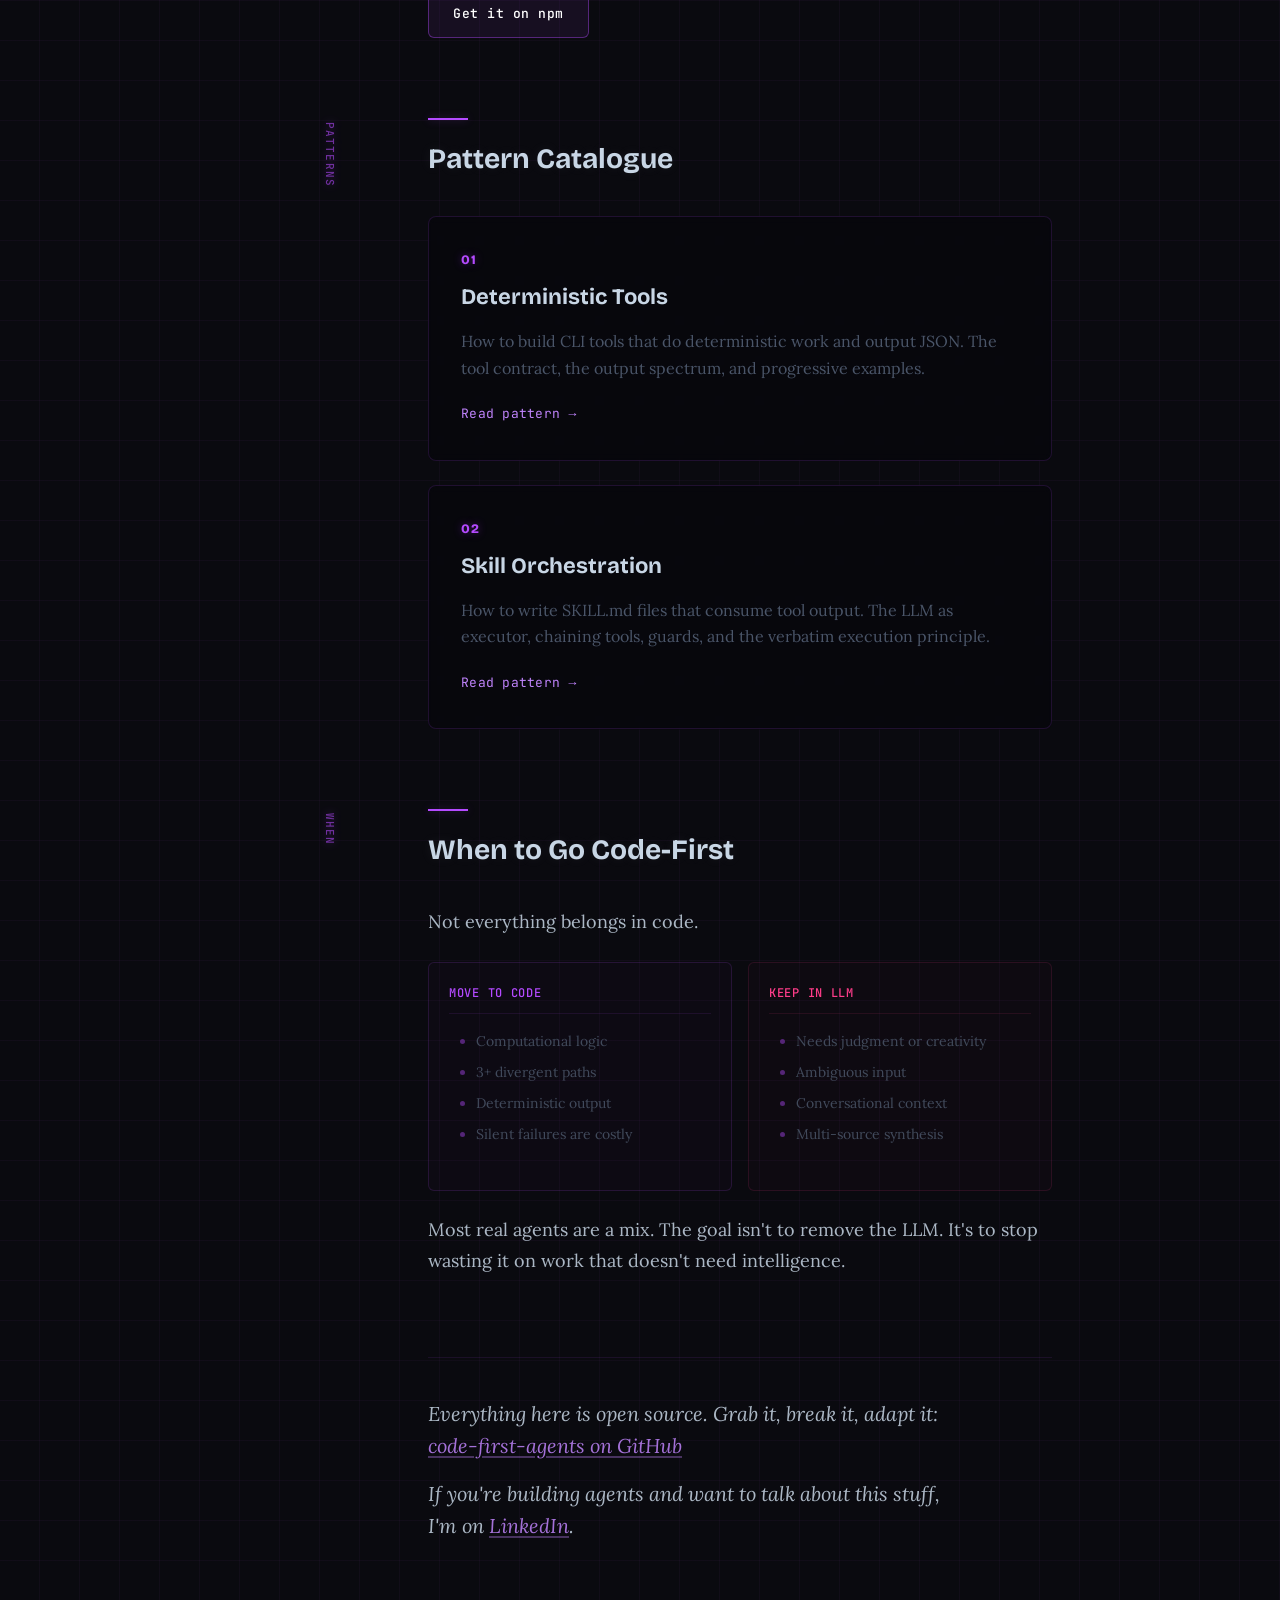
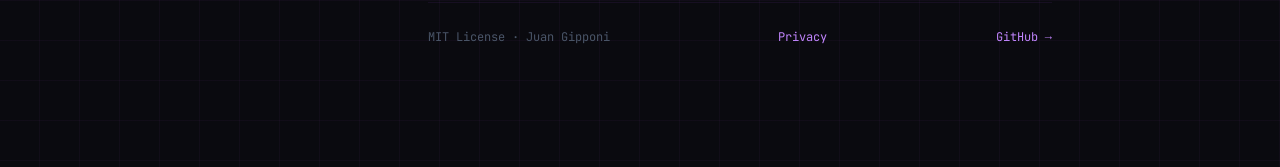
==== commit 263434b3: "docs: link site to npm package (funnel close) (#5) (#7)" ====
--- a/index.html
+++ b/index.html
@@ -64,19 +64,8 @@
     />
 
     <!-- Assets -->
-    <link rel="preconnect" href="https://fonts.googleapis.com" />
-    <link rel="preconnect" href="https://fonts.gstatic.com" crossorigin />
-    <link
-      href="https://fonts.googleapis.com/css2?family=Bricolage+Grotesque:opsz,wght@12..96,400;12..96,600;12..96,700;12..96,800&family=JetBrains+Mono:wght@400;500&family=Lora:ital,wght@0,400;0,500;0,600;0,700;1,400&display=swap"
-      rel="stylesheet"
-      media="print"
-      onload="this.media='all'"
-    />
-    <noscript><link
-      href="https://fonts.googleapis.com/css2?family=Bricolage+Grotesque:opsz,wght@12..96,400;12..96,600;12..96,700;12..96,800&family=JetBrains+Mono:wght@400;500&family=Lora:ital,wght@0,400;0,500;0,600;0,700;1,400&display=swap"
-      rel="stylesheet"
-    /></noscript>
-    <link rel="stylesheet" href="assets/style.css?v=7" />
+    <!-- Fonts are self-hosted in assets/fonts/ (declared in assets/style.css) — no third-party font requests. -->
+    <link rel="stylesheet" href="assets/style.css?v=8" />
     <link rel="icon" type="image/svg+xml" href="assets/favicon.svg" />
     <link
       rel="icon"
@@ -660,6 +649,7 @@
         <!-- Footer -->
         <footer class="footer">
           <span>MIT License &middot; Juan Gipponi</span>
+          <a href="privacy.html">Privacy</a>
           <a
             href="https://github.com/beogip/code-first-agents"
             target="_blank"
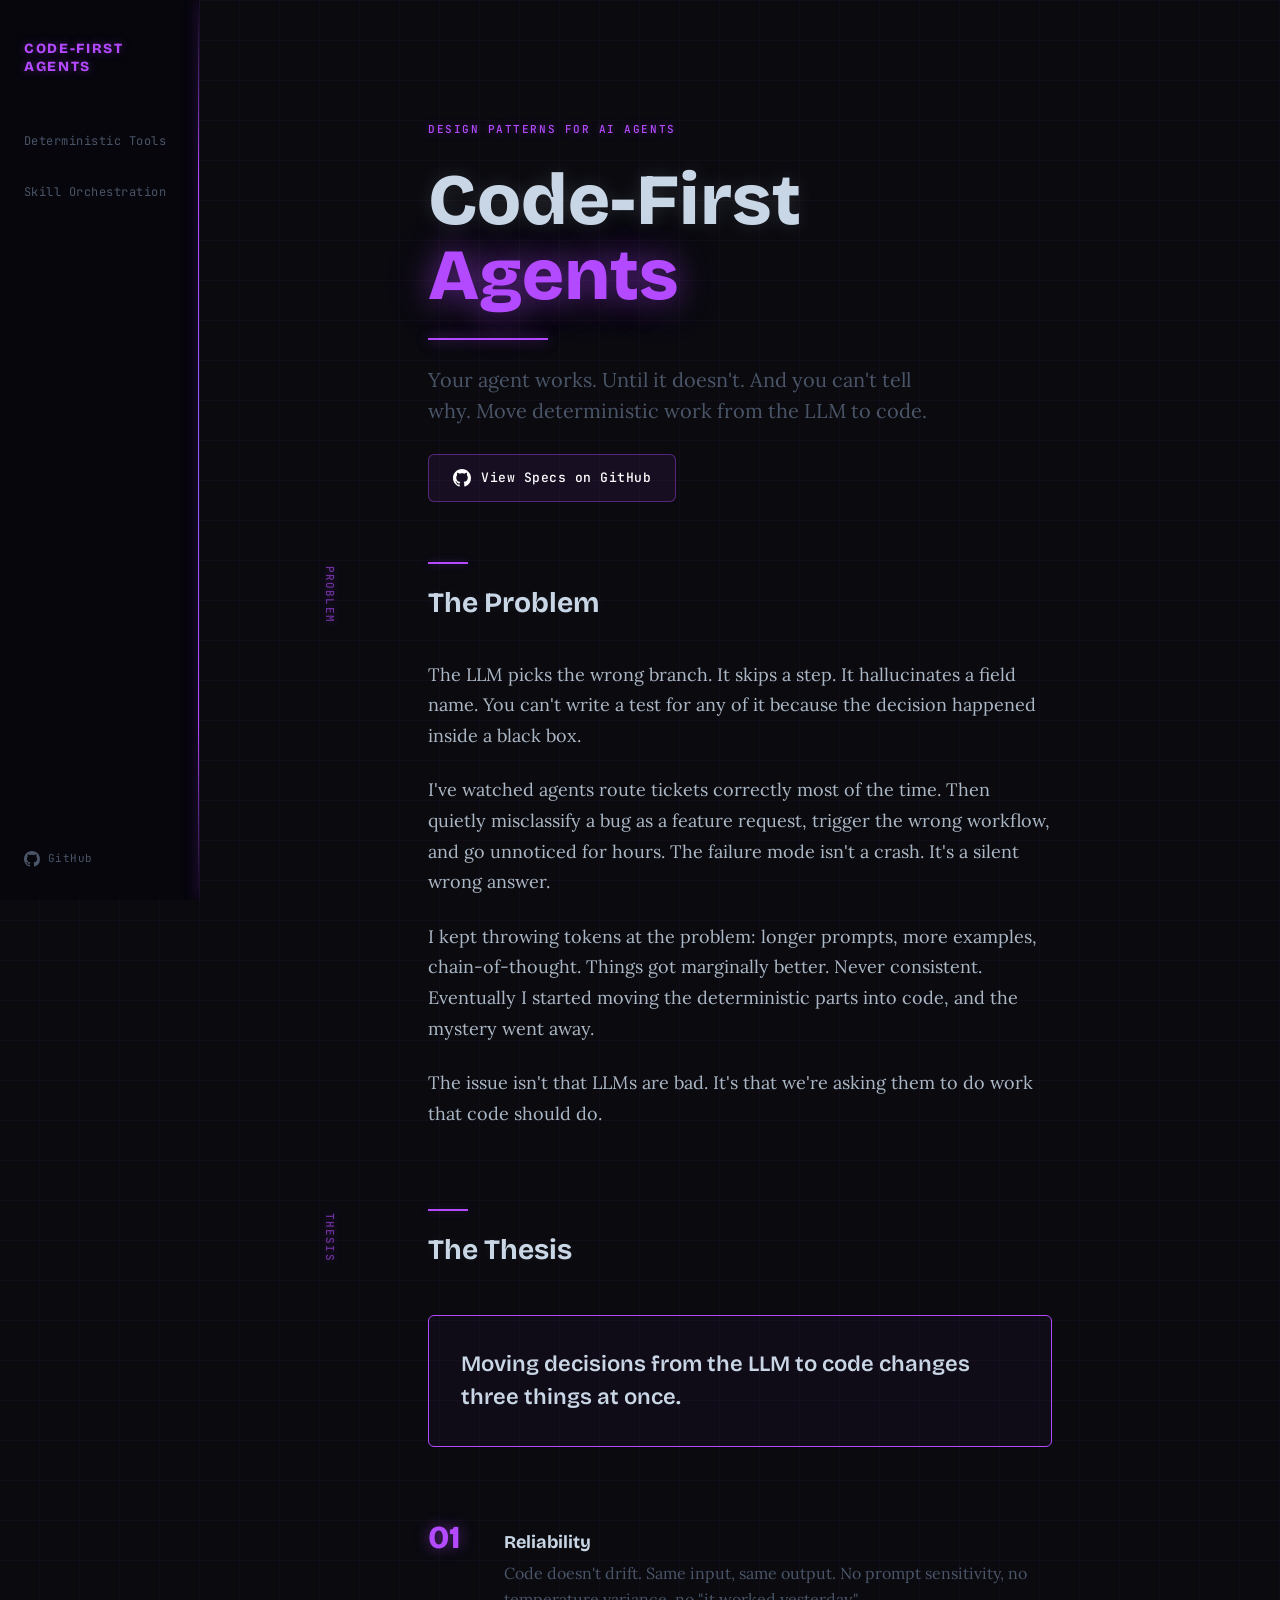
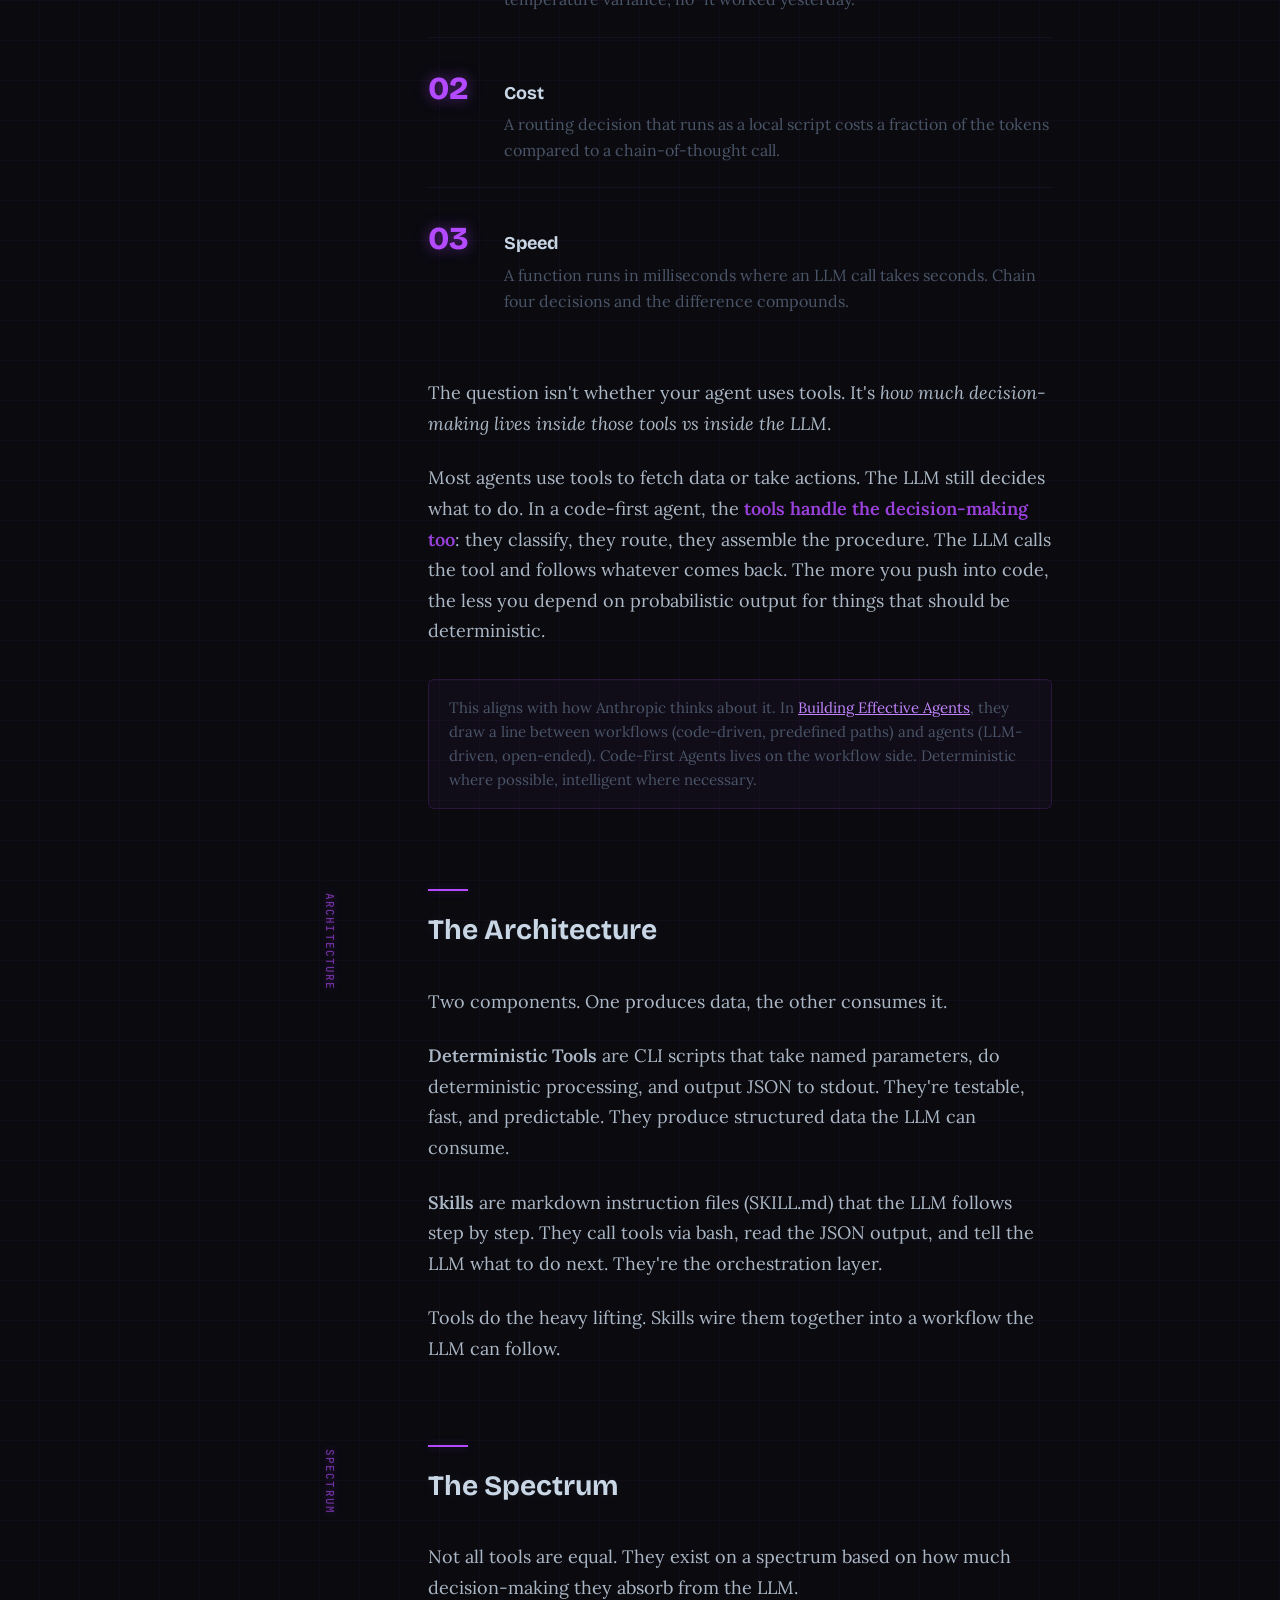
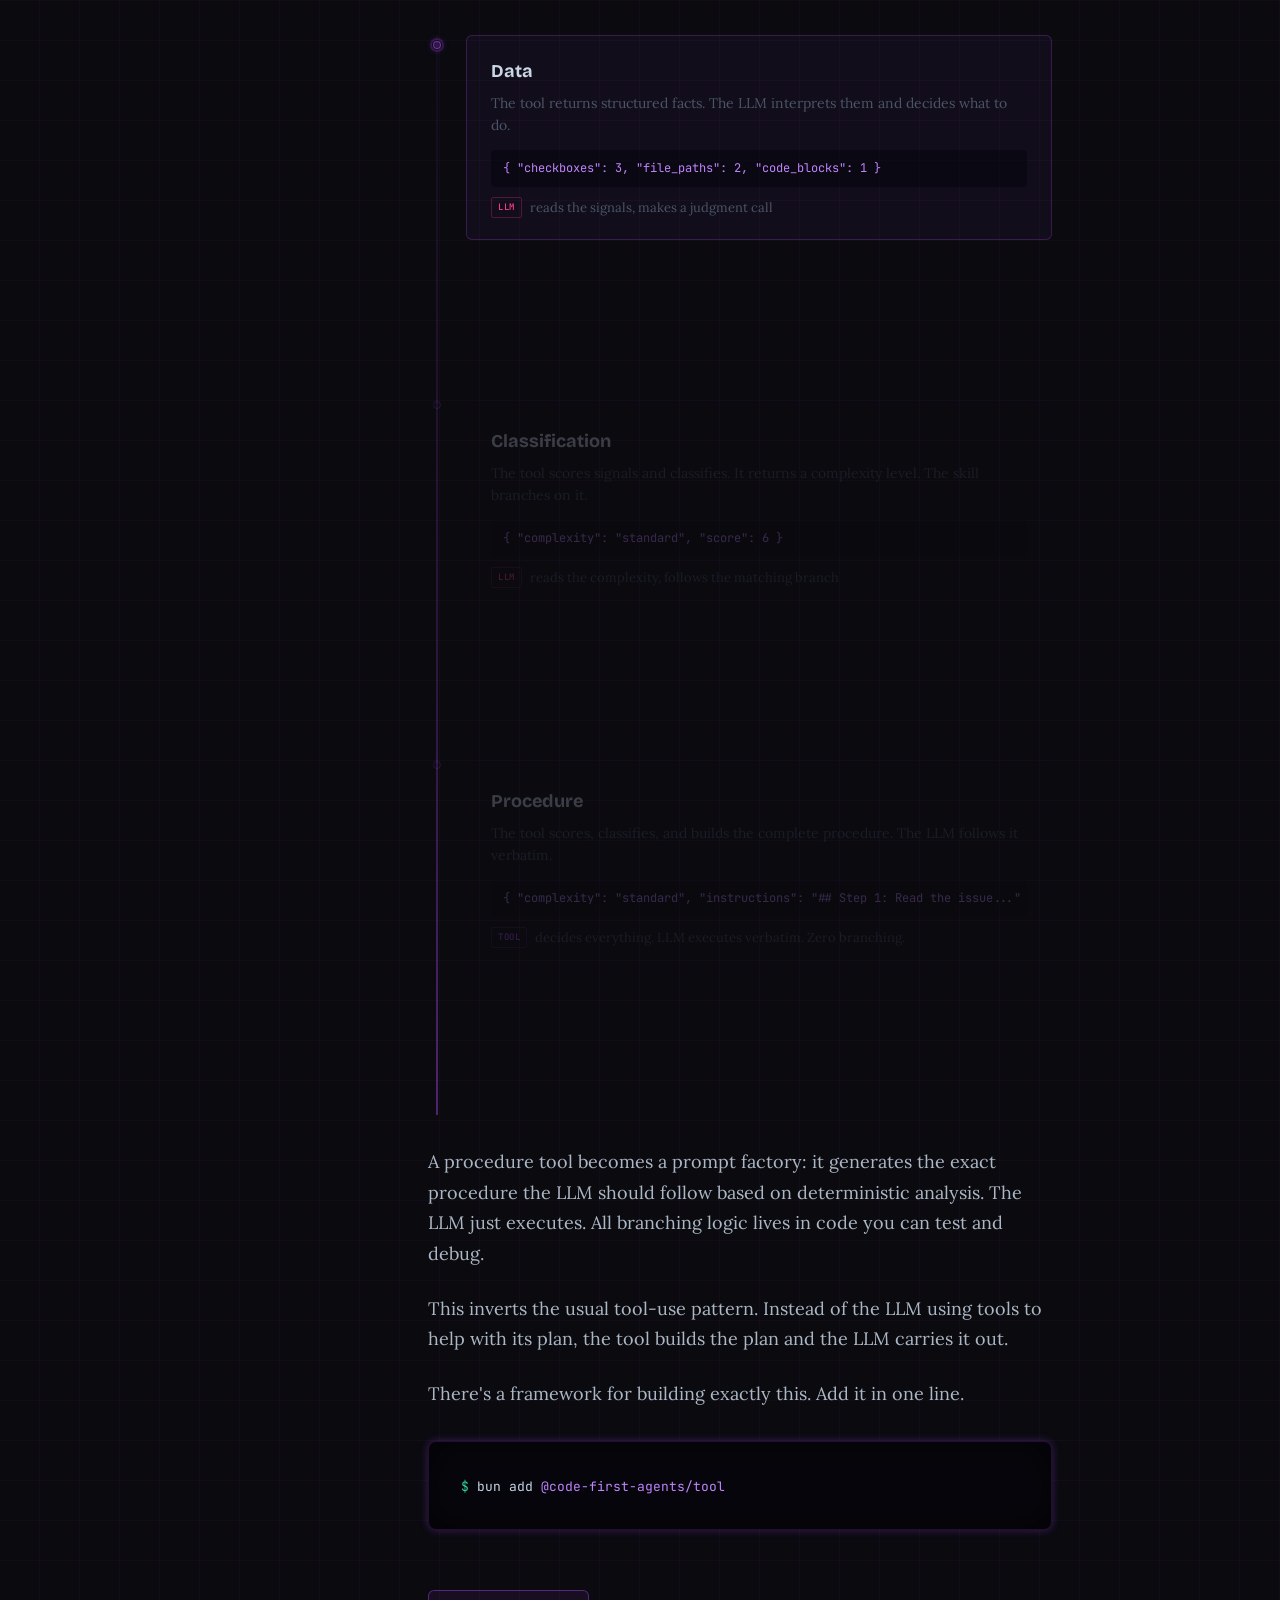
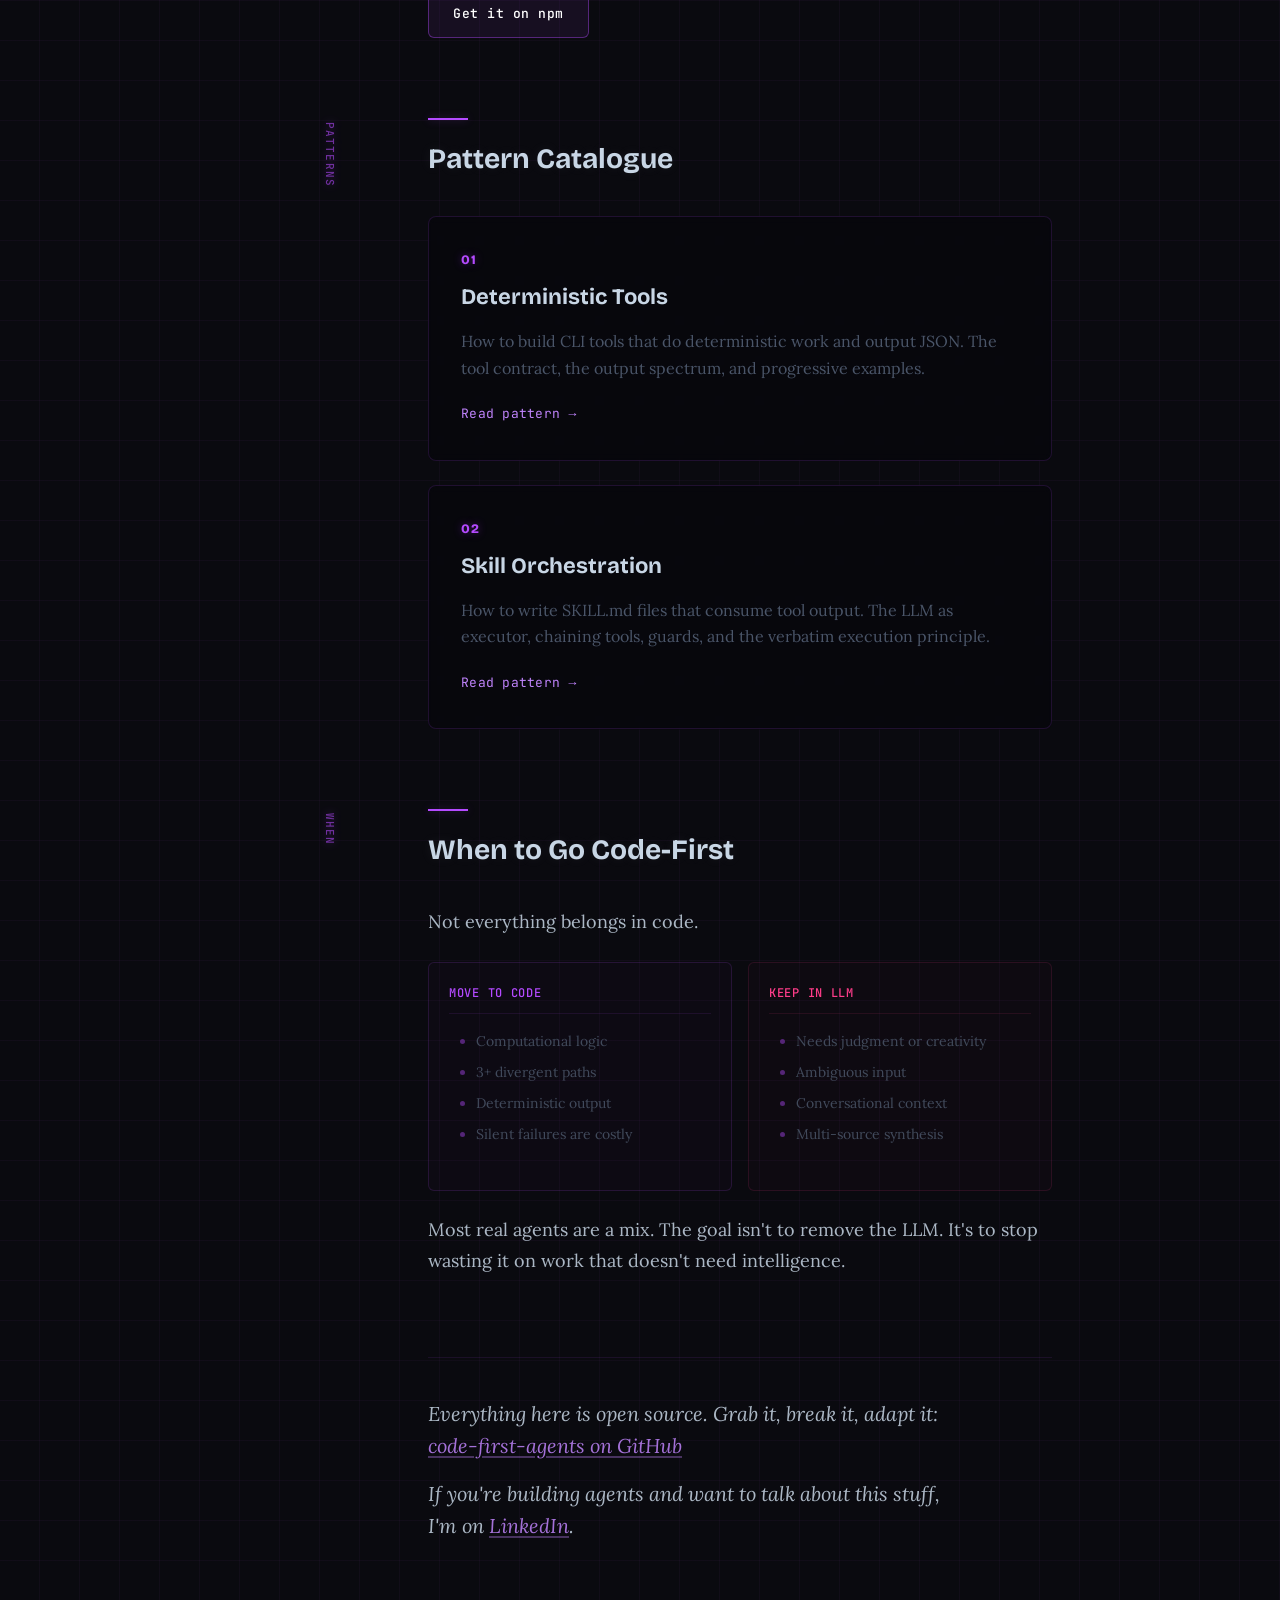
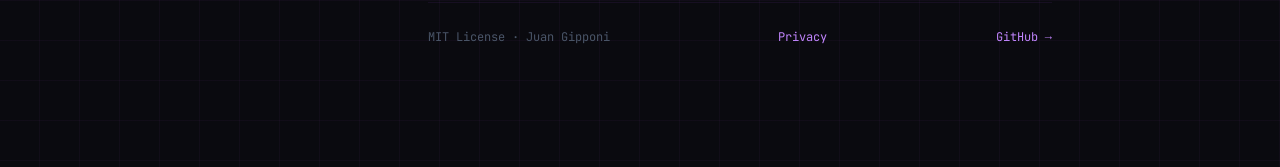
==== commit 5e8b0a0a: "docs: propagate tool type rename to the published site (#8) Renames the tool types on gh-pages from " ====
--- a/index.html
+++ b/index.html
@@ -230,7 +230,7 @@
             "name": "What is the spectrum of deterministic tools?",
             "acceptedAnswer": {
               "@type": "Answer",
-              "text": "Deterministic tools exist on a spectrum of three levels. Level 1 (Data): the tool returns structured facts, the LLM interprets. Level 2 (Classification): the tool scores and classifies, the skill branches. Level 3 (Instructions): the tool builds the complete procedure, the LLM follows it verbatim with zero branching."
+              "text": "Deterministic tools exist on a spectrum of three tool types. Data: the tool returns structured facts, the LLM interprets. Classification: the tool scores and classifies, the skill branches. Procedure: the tool builds the complete procedure, the LLM follows it verbatim with zero branching."
             }
           }
         ]
@@ -440,7 +440,7 @@
           <div class="spectrum">
             <div class="spectrum-dot" id="spectrumDot"></div>
 
-            <!-- L1: Data -->
+            <!-- Data -->
             <div class="spectrum-step" data-level="1">
               <div class="spectrum-step__center">
                 <div class="spectrum-step__tick"></div>
@@ -448,7 +448,6 @@
               <div class="spectrum-step__card">
                 <div class="spectrum-step__content">
                   <div class="spectrum-step__header">
-                    <span class="spectrum-step__level">L1</span>
                     <span class="spectrum-step__title">Data</span>
                   </div>
                   <div class="spectrum-step__desc">
@@ -469,7 +468,7 @@
               </div>
             </div>
 
-            <!-- L2: Classification -->
+            <!-- Classification -->
             <div class="spectrum-step spectrum-step--l2" data-level="2">
               <div class="spectrum-step__center">
                 <div class="spectrum-step__tick"></div>
@@ -477,7 +476,6 @@
               <div class="spectrum-step__card">
                 <div class="spectrum-step__content">
                   <div class="spectrum-step__header">
-                    <span class="spectrum-step__level">L2</span>
                     <span class="spectrum-step__title">Classification</span>
                   </div>
                   <div class="spectrum-step__desc">
@@ -498,7 +496,7 @@
               </div>
             </div>
 
-            <!-- L3: Instructions -->
+            <!-- Procedure -->
             <div class="spectrum-step spectrum-step--l3" data-level="3">
               <div class="spectrum-step__center">
                 <div class="spectrum-step__tick"></div>
@@ -506,8 +504,7 @@
               <div class="spectrum-step__card">
                 <div class="spectrum-step__content">
                   <div class="spectrum-step__header">
-                    <span class="spectrum-step__level">L3</span>
-                    <span class="spectrum-step__title">Instructions</span>
+                    <span class="spectrum-step__title">Procedure</span>
                   </div>
                   <div class="spectrum-step__desc">
                     The tool scores, classifies, and builds the complete
@@ -531,7 +528,7 @@
 
           <div class="prose" style="margin-top: 32px">
             <p>
-              At Level 3, the tool becomes a prompt factory: it generates the
+              A procedure tool becomes a prompt factory: it generates the
               exact procedure the LLM should follow based on deterministic
               analysis. The LLM just executes. All branching logic lives in code
               you can test and debug.
